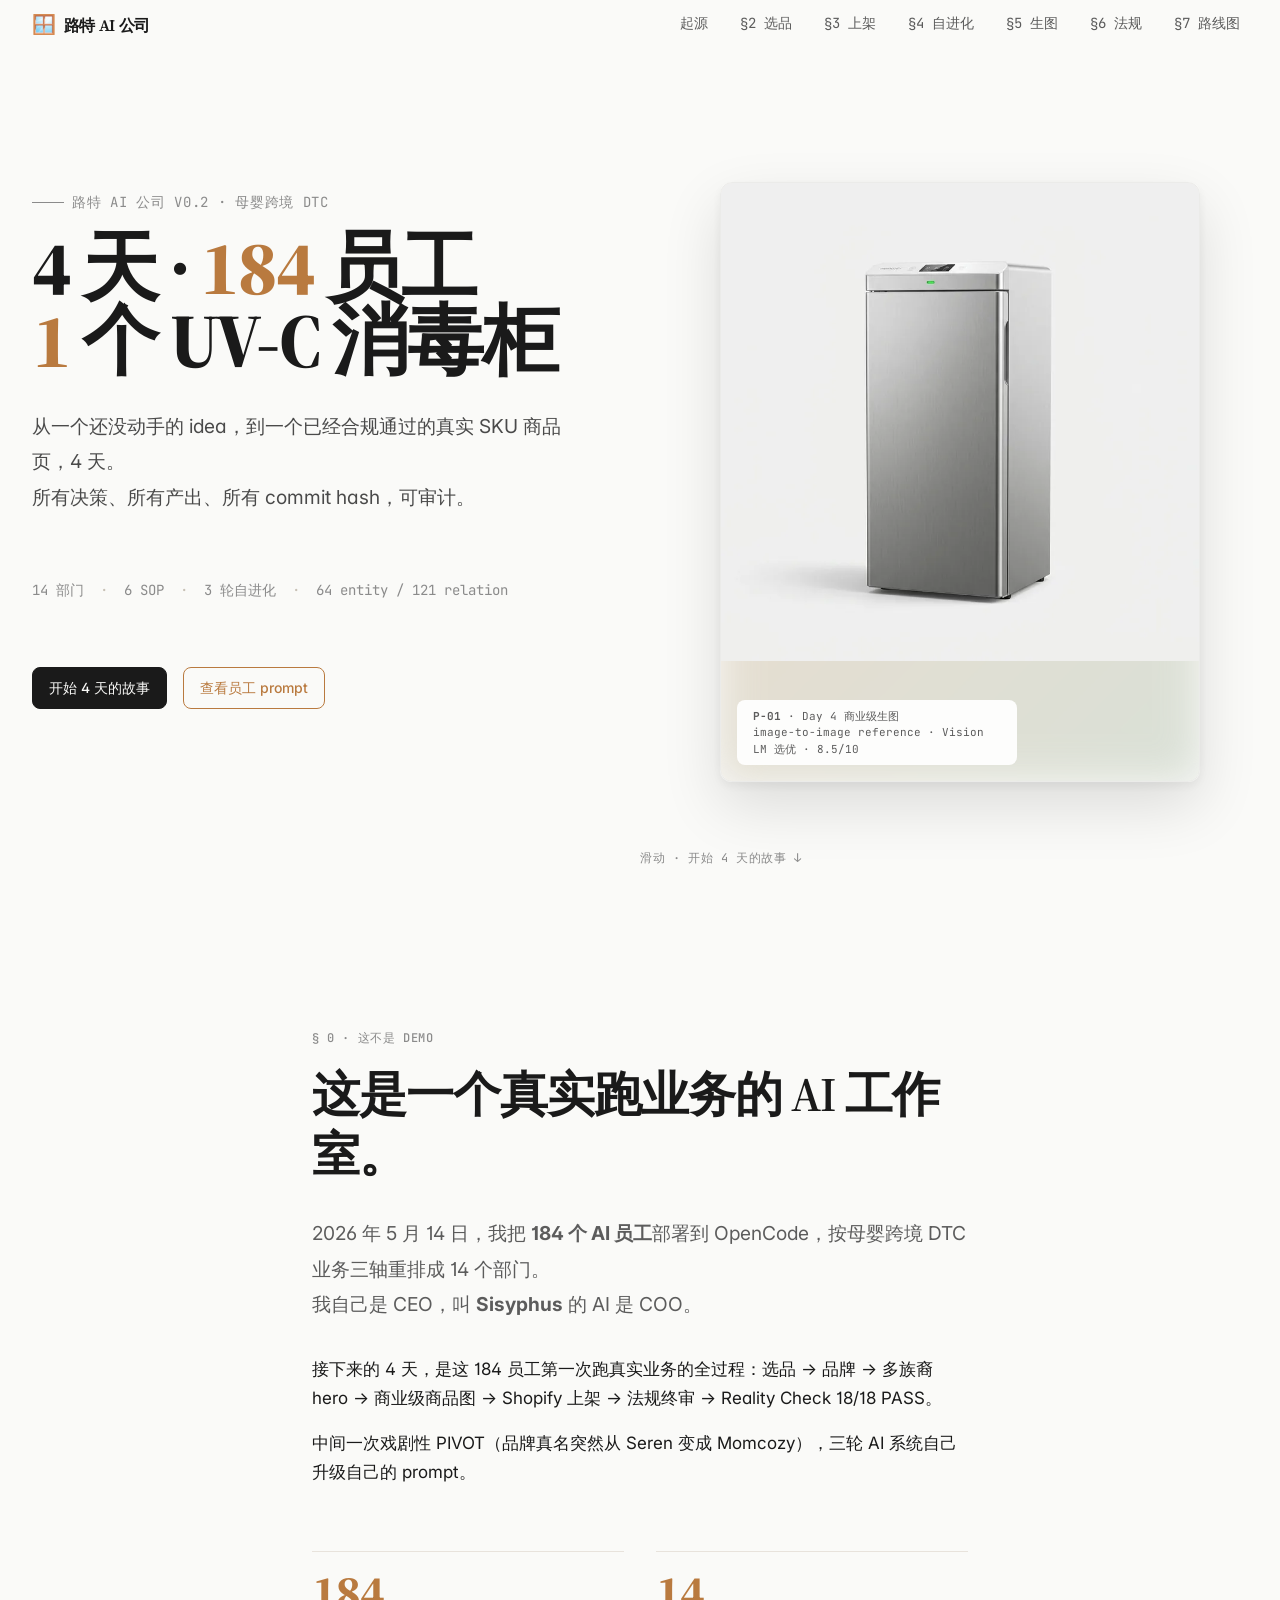
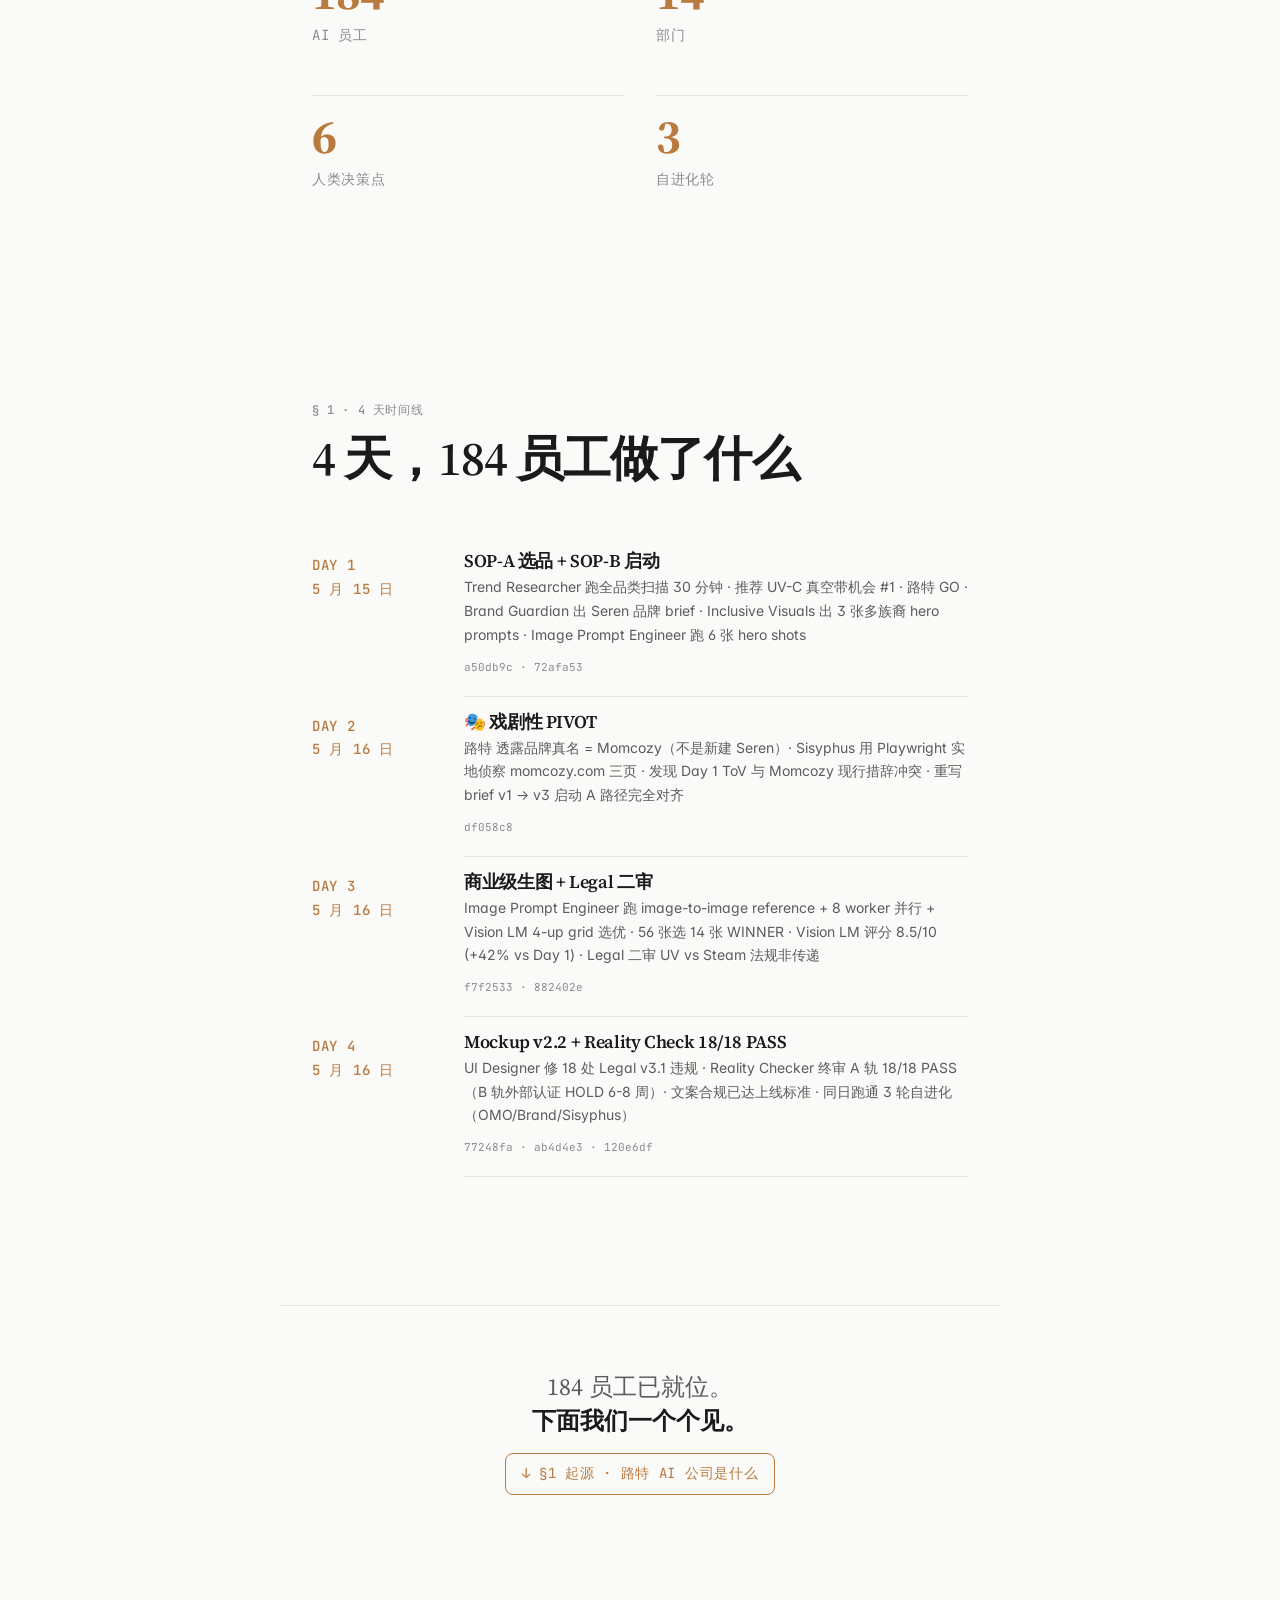
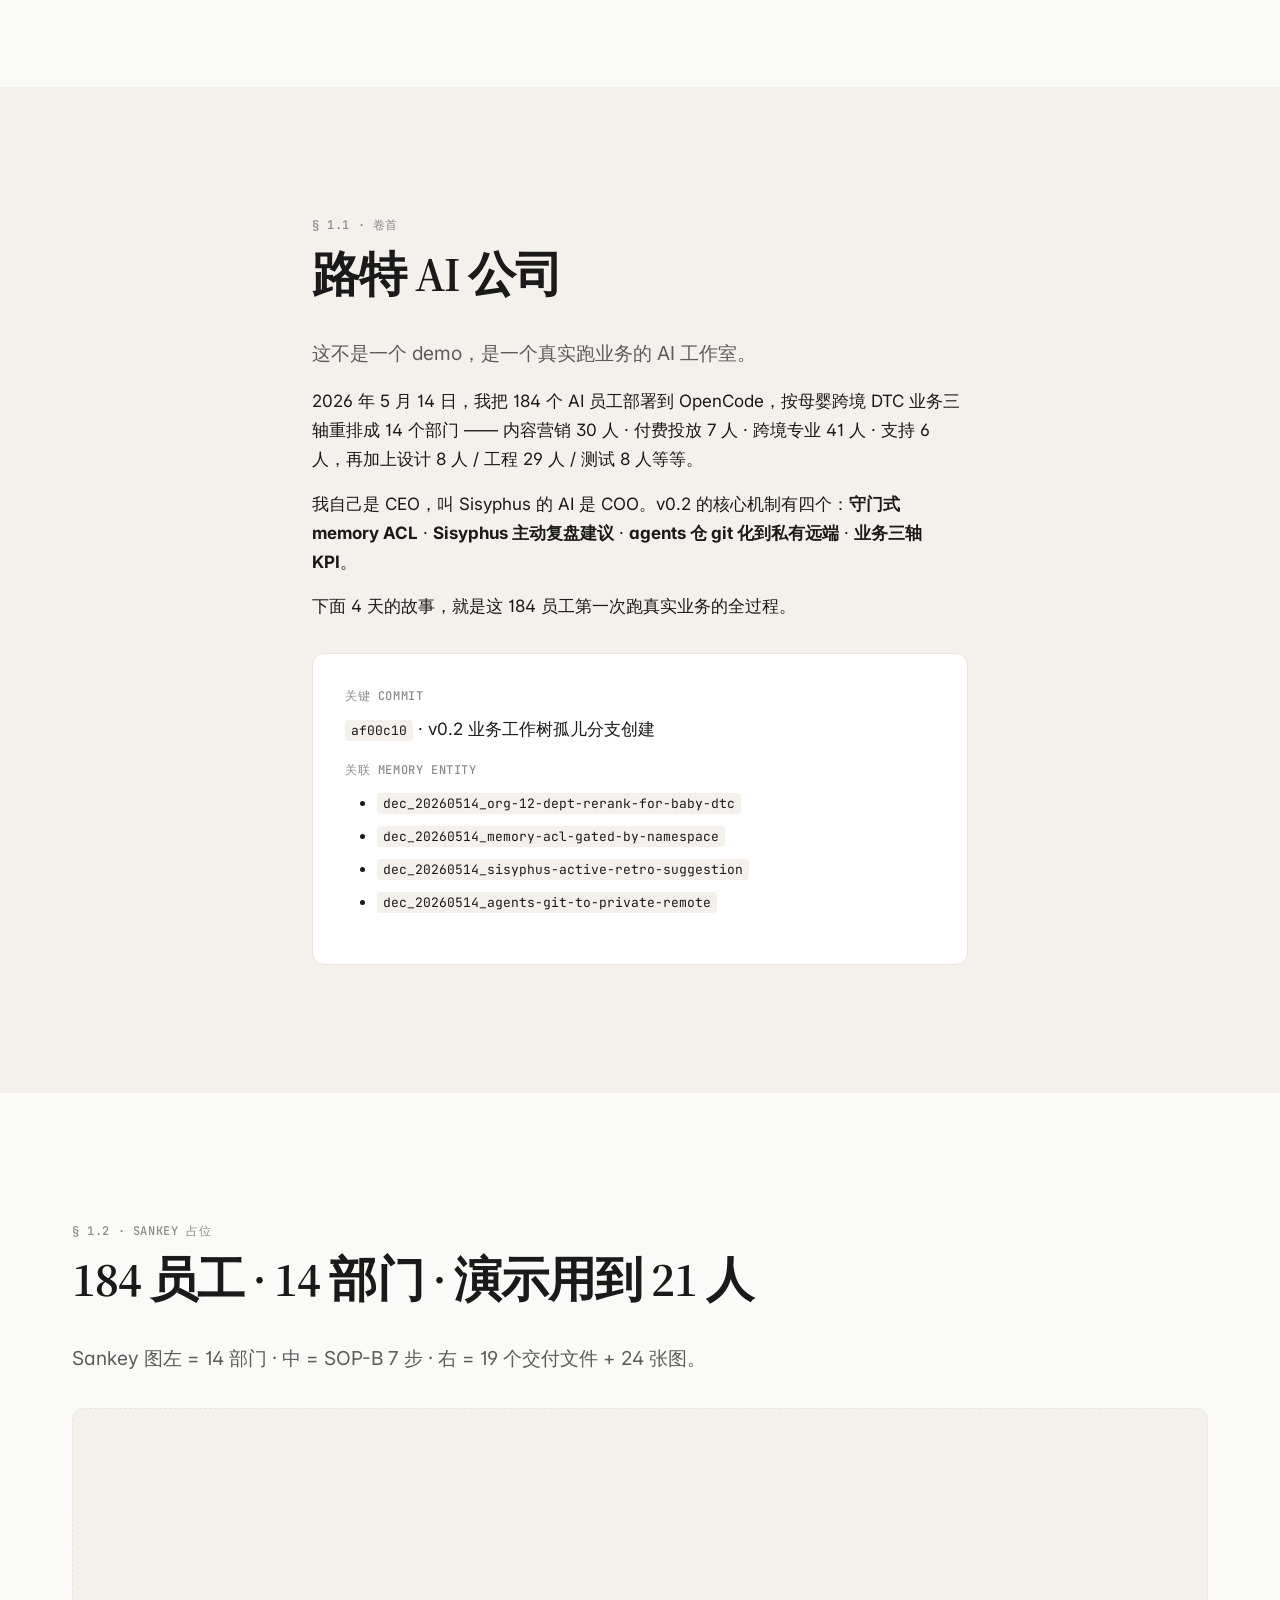
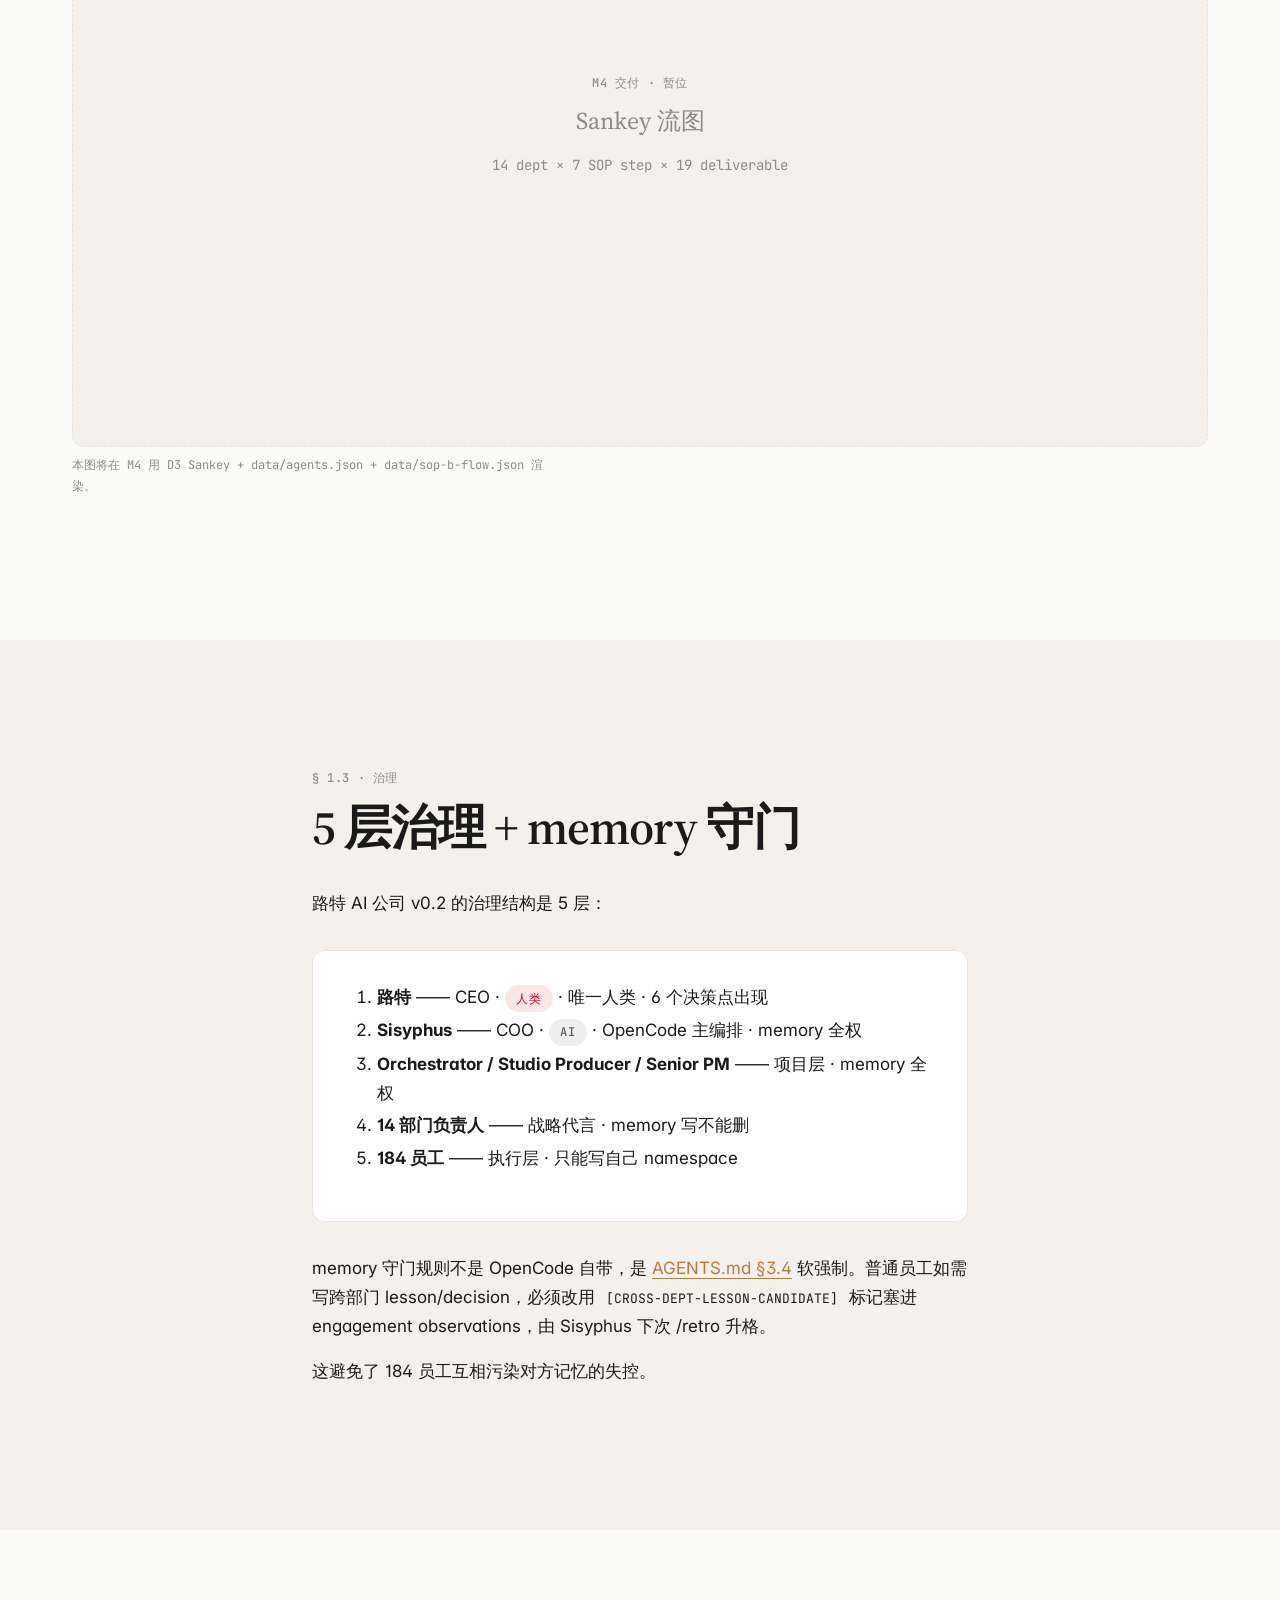
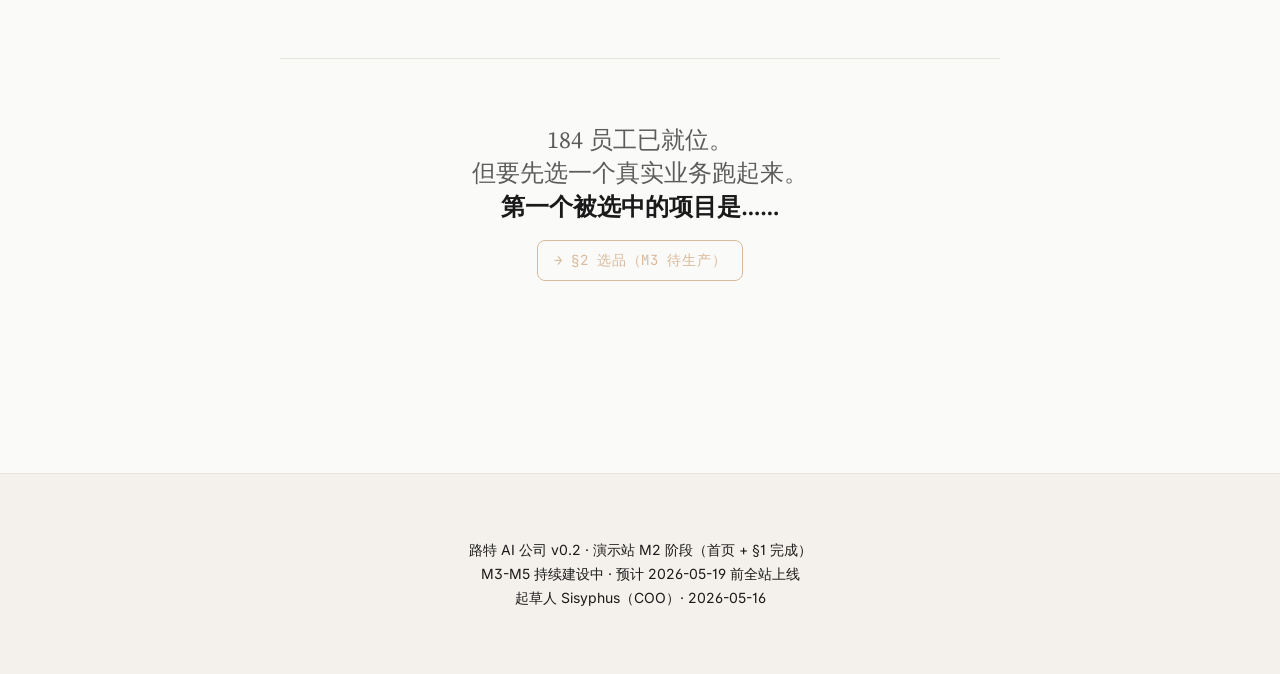
==== index.html @ 69855207 "feat(M3-prep): \u00a72/\u00a73 \u9aa8\u67b6\u9875 + 3 vendor + Vision LM P0-P2 \u4fee\u590d Vision L" ====
<!DOCTYPE html>
<html lang="zh-CN">
<head>
  <meta charset="UTF-8">
  <meta name="viewport" content="width=device-width, initial-scale=1.0">
  <title>路特 AI 公司 · 4 天 · 184 员工 · 1 SKU</title>
  <meta name="description" content="从 idea 到合规通过的真实 SKU 商品页，全程 184 个 AI 员工分 14 个部门自主完成的 4 天工作记录。母婴跨境 DTC 演示站。">
  <meta property="og:title" content="路特 AI 公司 v0.2 · 母婴跨境 DTC 演示站">
  <meta property="og:description" content="4 天 · 184 员工 · 1 个 UV-C 消毒柜 · 从 idea 到合规上架的 AI 工作室全记录">
  <meta property="og:type" content="website">
  <link rel="icon" type="image/svg+xml" href="data:image/svg+xml,%3Csvg xmlns='http://www.w3.org/2000/svg' viewBox='0 0 100 100'%3E%3Ctext y='.9em' font-size='90'%3E🪟%3C/text%3E%3C/svg%3E">

  <link rel="preconnect" href="https://fonts.googleapis.com">
  <link rel="preconnect" href="https://fonts.gstatic.com" crossorigin>
  <link href="https://fonts.googleapis.com/css2?family=Source+Serif+4:opsz,wght@8..60,400;8..60,500;8..60,600;8..60,700;8..60,800&family=Inter:wght@400;500;600;700&family=JetBrains+Mono:wght@400;500;600&display=swap" rel="stylesheet">

  <link rel="stylesheet" href="assets/css/main.css">

  <style>
    .nav {
      position: fixed; top: 0; left: 0; right: 0; z-index: 100;
      backdrop-filter: blur(12px); background: var(--bg-overlay);
      border-bottom: 1px solid transparent;
      transition: border-color var(--dur-normal) var(--ease-out);
    }
    .nav.scrolled { border-bottom-color: var(--border-light); }
    .nav__inner {
      max-width: var(--container-full); margin: 0 auto;
      padding: var(--space-2) var(--space-4);
      display: flex; align-items: center; justify-content: space-between;
    }
    .nav__brand {
      font-family: var(--font-display); font-size: 1rem; font-weight: 600;
      color: var(--text-primary); text-decoration: none;
      letter-spacing: var(--tracking-tight);
    }
    .nav__brand::before {
      content: "🪟"; margin-right: var(--space-2); font-size: 1.2em;
    }
    .nav__links {
      display: flex; gap: var(--space-3); list-style: none; padding: 0; margin: 0;
    }
    .nav__link {
      font-family: var(--font-mono); font-size: var(--fs-small);
      color: var(--text-secondary); text-decoration: none;
      padding: var(--space-1) var(--space-2);
      transition: color var(--dur-fast) var(--ease-out);
    }
    .nav__link:hover { color: var(--text-primary); text-decoration: none; }

    @media (max-width: 768px) {
      .nav__links { display: none; }
    }

    .hero {
      min-height: 100vh;
      display: grid;
      grid-template-columns: 1fr 1fr;
      align-items: center;
      gap: var(--space-5);
      padding: var(--space-6) var(--space-4) var(--space-5);
      max-width: var(--container-full);
      margin: 0 auto;
    }

    .hero__left { padding-right: var(--space-4); }

    .hero__eyebrow {
      font-family: var(--font-mono);
      font-size: var(--fs-small);
      text-transform: uppercase;
      letter-spacing: var(--tracking-wide);
      color: var(--text-muted);
      margin-bottom: var(--space-3);
      display: flex;
      align-items: center;
      gap: var(--space-2);
    }
    .hero__eyebrow::before {
      content: ""; display: inline-block;
      width: 32px; height: 1px; background: var(--text-muted);
    }

    .hero__title {
      font-size: var(--fs-h1);
      font-weight: 800;
      line-height: 0.95;
      letter-spacing: -0.03em;
      margin-bottom: var(--space-4);
      color: var(--text-primary);
    }
    .hero__title em {
      font-style: normal;
      color: var(--accent-amber);
      font-weight: 800;
    }

    .hero__sub {
      font-size: var(--fs-lede);
      line-height: var(--lh-relaxed);
      color: #4a4a4a;
      margin-bottom: var(--space-5);
      max-width: 50ch;
    }

    .hero__meta {
      display: flex; flex-wrap: wrap; gap: var(--space-3);
      align-items: center;
      font-family: var(--font-mono);
      font-size: var(--fs-small);
      color: var(--text-muted);
      margin-bottom: var(--space-5);
    }
    .hero__meta span:not(:last-child)::after {
      content: "·"; margin-left: var(--space-3); color: var(--border-medium);
    }

    .hero__cta {
      display: flex; gap: var(--space-3); flex-wrap: wrap;
      margin-bottom: var(--space-5);
    }

    .hero__right {
      position: relative;
      display: flex;
      align-items: center;
      justify-content: center;
    }

    .hero__image-wrap {
      position: relative;
      border-radius: var(--radius-lg);
      overflow: hidden;
      box-shadow: 0 24px 60px rgba(0, 0, 0, 0.12), 0 4px 12px rgba(0, 0, 0, 0.06);
      border: 1px solid rgba(0, 0, 0, 0.06);
      max-width: 480px;
      aspect-ratio: 4 / 5;
      width: 100%;
      animation: floatGentle 6s var(--ease-in-out) infinite;
    }

    .hero__image-wrap::before {
      content: "";
      position: absolute; inset: -2px;
      background: linear-gradient(135deg, var(--accent-warm), var(--accent-sage));
      border-radius: var(--radius-lg);
      z-index: -1; opacity: 0.3;
      filter: blur(20px);
    }

    .hero__image {
      width: 100%; height: 100%; object-fit: cover;
      display: block;
    }

    .hero__image-caption {
      position: absolute; bottom: var(--space-3); left: var(--space-3);
      background: rgba(255, 255, 255, 0.92);
      backdrop-filter: blur(8px);
      padding: var(--space-2) var(--space-3);
      border-radius: var(--radius-md);
      font-family: var(--font-mono);
      font-size: 11px;
      color: var(--text-secondary);
      max-width: 280px;
      line-height: 1.5;
    }

    @keyframes floatGentle {
      0%, 100% { transform: translateY(0); }
      50%      { transform: translateY(-12px); }
    }

    .hero__scroll {
      position: absolute; bottom: var(--space-4);
      left: 50%; transform: translateX(-50%);
    }

    @media (max-width: 960px) {
      .hero { grid-template-columns: 1fr; padding-top: var(--space-5); gap: var(--space-4); min-height: auto; }
      .hero__left { padding-right: 0; }
      .hero__right { order: -1; }
      .hero__image-wrap { max-width: 360px; }
    }

    .intro {
      max-width: var(--container-narrow);
      margin: 0 auto;
      padding: var(--space-6) var(--space-4);
      text-align: left;
    }

    .intro__eyebrow {
      margin-bottom: var(--space-3);
    }

    .stats {
      display: grid;
      grid-template-columns: repeat(auto-fit, minmax(220px, 1fr));
      gap: var(--space-4);
      margin: var(--space-5) 0;
    }

    .stat {
      padding: var(--space-3) 0;
      border-top: 1px solid var(--border-light);
    }
    .stat__num {
      font-family: var(--font-display);
      font-size: clamp(2rem, 5vw, 3rem);
      font-weight: 700;
      letter-spacing: var(--tracking-tight);
      line-height: 1;
      color: var(--text-primary);
      margin-bottom: var(--space-2);
    }
    .stat__num em {
      font-style: normal;
      color: var(--accent-amber);
    }
    .stat__label {
      font-family: var(--font-mono);
      font-size: var(--fs-small);
      color: var(--text-muted);
      text-transform: uppercase;
      letter-spacing: var(--tracking-wide);
    }

    .timeline {
      display: grid;
      grid-template-columns: 120px 1fr;
      gap: var(--space-3) var(--space-4);
      margin: var(--space-5) 0;
    }

    .timeline__day {
      font-family: var(--font-mono);
      font-size: var(--fs-small);
      color: var(--accent-amber);
      text-transform: uppercase;
      letter-spacing: var(--tracking-wide);
      padding-top: 2px;
      font-weight: 500;
    }

    .timeline__event {
      padding-bottom: var(--space-3);
      border-bottom: 1px solid var(--border-light);
    }
    .timeline__event h4 {
      font-family: var(--font-display);
      font-size: 1.125rem;
      font-weight: 600;
      margin-bottom: var(--space-1);
    }
    .timeline__event p {
      font-size: var(--fs-small);
      color: var(--text-secondary);
      margin-bottom: var(--space-1);
    }
    .timeline__event .commit-hash {
      font-size: 11px;
      background: transparent;
      padding: 0;
      color: var(--text-muted);
    }

    .hand-off {
      max-width: var(--container-narrow);
      margin: var(--space-6) auto;
      padding: var(--space-5) var(--space-4);
      text-align: center;
      border-top: 1px solid var(--border-light);
    }
    .hand-off p {
      font-family: var(--font-display);
      font-size: 1.5rem;
      color: var(--text-secondary);
      margin: 0 auto var(--space-3);
      max-width: 30ch;
      line-height: 1.4;
    }
    .hand-off strong {
      color: var(--text-primary);
      font-weight: 600;
    }
    .hand-off a {
      display: inline-block;
      font-family: var(--font-mono);
      font-size: var(--fs-small);
      color: var(--accent-amber);
      text-decoration: none;
      padding: var(--space-2) var(--space-3);
      border: 1px solid var(--accent-amber);
      border-radius: var(--radius-md);
      letter-spacing: var(--tracking-wide);
      text-transform: uppercase;
      transition: all var(--dur-normal) var(--ease-out);
    }
    .hand-off a:hover {
      background: var(--accent-amber);
      color: var(--text-inverse);
    }

    .footer {
      padding: var(--space-5) var(--space-4);
      border-top: 1px solid var(--border-light);
      background: var(--bg-secondary);
      text-align: center;
      font-size: var(--fs-small);
      color: var(--text-muted);
    }
    .footer p { margin: 0 auto; max-width: 70ch; }
    .footer a { color: var(--text-secondary); }
  </style>
</head>
<body>

<nav class="nav" id="nav">
  <div class="nav__inner">
    <a href="#" class="nav__brand">路特 AI 公司</a>
    <ul class="nav__links">
      <li><a class="nav__link" href="#intro">起源</a></li>
      <li><a class="nav__link" href="pages/02-selection.html">§2 选品</a></li>
      <li><a class="nav__link" href="pages/03-launch.html">§3 上架</a></li>
      <li><a class="nav__link" href="pages/04-self-evolution.html">§4 自进化</a></li>
      <li><a class="nav__link" href="pages/05-image-lab.html">§5 生图</a></li>
      <li><a class="nav__link" href="pages/06-legal.html">§6 法规</a></li>
      <li><a class="nav__link" href="pages/07-roadmap.html">§7 路线图</a></li>
    </ul>
  </div>
</nav>

<section class="hero">
  <div class="hero__left">
    <div class="hero__eyebrow fade-in">路特 AI 公司 v0.2 · 母婴跨境 DTC</div>
    <h1 class="hero__title fade-in fade-in--delay-1">
      4 天 · <em>184</em> 员工<br>
      <em>1</em> 个 UV-C 消毒柜
    </h1>
    <p class="hero__sub fade-in fade-in--delay-2">
      从一个还没动手的 idea，到一个已经合规通过的真实 SKU 商品页，4 天。<br>
      所有决策、所有产出、所有 commit hash，可审计。
    </p>
    <div class="hero__meta fade-in fade-in--delay-2">
      <span>14 部门</span>
      <span>6 SOP</span>
      <span>3 轮自进化</span>
      <span>64 entity / 121 relation</span>
    </div>
    <div class="hero__cta fade-in fade-in--delay-3">
      <a href="#intro" class="btn btn--primary">开始 4 天的故事</a>
      <a href="https://github.com/zjgulai/AI_Company_Person" class="btn btn--accent" target="_blank" rel="noopener">查看员工 prompt</a>
    </div>
  </div>

  <div class="hero__right">
    <div class="hero__image-wrap">
      <picture>
        <source
          srcset="assets/images/shots-webp/P-01-hero-main-WINNER.webp 1024w,
                  assets/images/shots-webp/P-01-hero-main-WINNER-800w.webp 800w,
                  assets/images/shots-webp/P-01-hero-main-WINNER-400w.webp 400w"
          sizes="(max-width: 960px) 360px, 480px"
          type="image/webp">
        <img class="hero__image"
             src="assets/images/shots/P-01-hero-main-WINNER.jpeg"
             alt="Momcozy KleanPal Air UV-C Baby Bottle Care Cabinet · Day 4 商业级商品主图"
             loading="eager"
             decoding="async">
      </picture>
      <div class="hero__image-caption">
        <strong>P-01</strong> · Day 4 商业级生图<br>
        image-to-image reference · Vision LM 选优 · 8.5/10
      </div>
    </div>
  </div>

  <a href="#intro" class="scroll-indicator hero__scroll fade-in fade-in--delay-3">滑动 · 开始 4 天的故事</a>
</section>

<section class="intro" id="intro">
  <div class="eyebrow intro__eyebrow">§ 0 · 这不是 demo</div>
  <h2>这是一个真实跑业务的 AI 工作室。</h2>

  <p class="lede" style="margin-top: var(--space-4);">
    2026 年 5 月 14 日，我把 <strong>184 个 AI 员工</strong>部署到 OpenCode，按母婴跨境 DTC 业务三轴重排成 14 个部门。<br>
    我自己是 CEO，叫 <strong>Sisyphus</strong> 的 AI 是 COO。
  </p>

  <p style="margin-top: var(--space-4);">
    接下来的 4 天，是这 184 员工第一次跑真实业务的全过程：选品 → 品牌 → 多族裔 hero → 商业级商品图 → Shopify 上架 → 法规终审 → Reality Check 18/18 PASS。
  </p>

  <p>
    中间一次戏剧性 PIVOT（品牌真名突然从 Seren 变成 Momcozy），三轮 AI 系统自己升级自己的 prompt。
  </p>

  <div class="stats">
    <div class="stat">
      <div class="stat__num"><em>184</em></div>
      <div class="stat__label">AI 员工</div>
    </div>
    <div class="stat">
      <div class="stat__num"><em>14</em></div>
      <div class="stat__label">部门</div>
    </div>
    <div class="stat">
      <div class="stat__num"><em>6</em></div>
      <div class="stat__label">人类决策点</div>
    </div>
    <div class="stat">
      <div class="stat__num"><em>3</em></div>
      <div class="stat__label">自进化轮</div>
    </div>
  </div>
</section>

<section class="container container--narrow">
  <div class="eyebrow">§ 1 · 4 天时间线</div>
  <h2 style="margin-bottom: var(--space-4);">4 天，184 员工做了什么</h2>

  <div class="timeline">
    <div class="timeline__day">Day 1<br>5 月 15 日</div>
    <div class="timeline__event">
      <h4>SOP-A 选品 + SOP-B 启动</h4>
      <p>Trend Researcher 跑全品类扫描 30 分钟 · 推荐 UV-C 真空带机会 #1 · 路特 GO · Brand Guardian 出 Seren 品牌 brief · Inclusive Visuals 出 3 张多族裔 hero prompts · Image Prompt Engineer 跑 6 张 hero shots</p>
      <span class="commit-hash">a50db9c · 72afa53</span>
    </div>

    <div class="timeline__day">Day 2<br>5 月 16 日</div>
    <div class="timeline__event">
      <h4>🎭 戏剧性 PIVOT</h4>
      <p>路特 透露品牌真名 = Momcozy（不是新建 Seren）· Sisyphus 用 Playwright 实地侦察 momcozy.com 三页 · 发现 Day 1 ToV 与 Momcozy 现行措辞冲突 · 重写 brief v1 → v3 启动 A 路径完全对齐</p>
      <span class="commit-hash">df058c8</span>
    </div>

    <div class="timeline__day">Day 3<br>5 月 16 日</div>
    <div class="timeline__event">
      <h4>商业级生图 + Legal 二审</h4>
      <p>Image Prompt Engineer 跑 image-to-image reference + 8 worker 并行 + Vision LM 4-up grid 选优 · 56 张选 14 张 WINNER · Vision LM 评分 8.5/10 (+42% vs Day 1) · Legal 二审 UV vs Steam 法规非传递</p>
      <span class="commit-hash">f7f2533 · 882402e</span>
    </div>

    <div class="timeline__day">Day 4<br>5 月 16 日</div>
    <div class="timeline__event">
      <h4>Mockup v2.2 + Reality Check 18/18 PASS</h4>
      <p>UI Designer 修 18 处 Legal v3.1 违规 · Reality Checker 终审 A 轨 18/18 PASS（B 轨外部认证 HOLD 6-8 周）· 文案合规已达上线标准 · 同日跑通 3 轮自进化（OMO/Brand/Sisyphus）</p>
      <span class="commit-hash">77248fa · ab4d4e3 · 120e6df</span>
    </div>
  </div>
</section>

<div class="hand-off">
  <p>184 员工已就位。<br>
    <strong>下面我们一个个见。</strong>
  </p>
  <a href="#origin">↓ §1 起源 · 路特 AI 公司是什么</a>
</div>

<section class="section section--alt" id="origin">
  <div class="container container--narrow">
    <div class="eyebrow">§ 1.1 · 卷首</div>
    <h2>路特 AI 公司</h2>

    <p class="lede" style="margin-top: var(--space-4);">
      这不是一个 demo，是一个真实跑业务的 AI 工作室。
    </p>

    <p>
      2026 年 5 月 14 日，我把 184 个 AI 员工部署到 OpenCode，按母婴跨境 DTC 业务三轴重排成 14 个部门 —— 内容营销 30 人 · 付费投放 7 人 · 跨境专业 41 人 · 支持 6 人，再加上设计 8 人 / 工程 29 人 / 测试 8 人等等。
    </p>

    <p>
      我自己是 CEO，叫 Sisyphus 的 AI 是 COO。v0.2 的核心机制有四个：<strong>守门式 memory ACL</strong> · <strong>Sisyphus 主动复盘建议</strong> · <strong>agents 仓 git 化到私有远端</strong> · <strong>业务三轴 KPI</strong>。
    </p>

    <p>
      下面 4 天的故事，就是这 184 员工第一次跑真实业务的全过程。
    </p>

    <div class="card" style="margin-top: var(--space-4);">
      <div class="eyebrow">关键 commit</div>
      <p><code>af00c10</code> · v0.2 业务工作树孤儿分支创建</p>
      <div class="eyebrow" style="margin-top: var(--space-3);">关联 memory entity</div>
      <ul>
        <li><code>dec_20260514_org-12-dept-rerank-for-baby-dtc</code></li>
        <li><code>dec_20260514_memory-acl-gated-by-namespace</code></li>
        <li><code>dec_20260514_sisyphus-active-retro-suggestion</code></li>
        <li><code>dec_20260514_agents-git-to-private-remote</code></li>
      </ul>
    </div>
  </div>
</section>

<section class="section">
  <div class="container container--wide">
    <div class="eyebrow">§ 1.2 · Sankey 占位</div>
    <h2>184 员工 · 14 部门 · 演示用到 21 人</h2>
    <p class="lede" style="margin: var(--space-4) 0;">
      Sankey 图左 = 14 部门 · 中 = SOP-B 7 步 · 右 = 19 个交付文件 + 24 张图。
    </p>
    <div class="card" style="aspect-ratio: 16/9; display: flex; align-items: center; justify-content: center; background: var(--bg-secondary); border-style: dashed; min-height: 480px;">
      <div style="text-align: center; padding: var(--space-4);">
        <div class="eyebrow">M4 交付 · 暂位</div>
        <p style="font-family: var(--font-display); font-size: 1.5rem; color: var(--text-muted); margin: 0;">
          Sankey 流图<br>
          <span style="font-family: var(--font-mono); font-size: var(--fs-small); color: var(--text-muted);">
            14 dept × 7 SOP step × 19 deliverable
          </span>
        </p>
      </div>
    </div>
    <p class="caption">本图将在 M4 用 D3 Sankey + data/agents.json + data/sop-b-flow.json 渲染。</p>
  </div>
</section>

<section class="section section--alt">
  <div class="container container--narrow">
    <div class="eyebrow">§ 1.3 · 治理</div>
    <h2>5 层治理 + memory 守门</h2>

    <p style="margin-top: var(--space-4);">
      路特 AI 公司 v0.2 的治理结构是 5 层：
    </p>

    <div class="card" style="margin: var(--space-4) 0;">
      <ol>
        <li><strong>路特</strong> —— CEO · <span class="badge badge--human">人类</span> · 唯一人类 · 6 个决策点出现</li>
        <li><strong>Sisyphus</strong> —— COO · <span class="badge badge--ai">AI</span> · OpenCode 主编排 · memory 全权</li>
        <li><strong>Orchestrator / Studio Producer / Senior PM</strong> —— 项目层 · memory 全权</li>
        <li><strong>14 部门负责人</strong> —— 战略代言 · memory 写不能删</li>
        <li><strong>184 员工</strong> —— 执行层 · 只能写自己 namespace</li>
      </ol>
    </div>

    <p>
      memory 守门规则不是 OpenCode 自带，是 <a href="https://github.com/zjgulai/AI_Company_Person/blob/main/AGENTS.md" target="_blank" rel="noopener">AGENTS.md §3.4</a> 软强制。普通员工如需写跨部门 lesson/decision，必须改用 <code>[CROSS-DEPT-LESSON-CANDIDATE]</code> 标记塞进 engagement observations，由 Sisyphus 下次 /retro 升格。
    </p>

    <p>
      这避免了 184 员工互相污染对方记忆的失控。
    </p>
  </div>
</section>

<div class="hand-off">
  <p>184 员工已就位。<br>
    但要先选一个真实业务跑起来。<br>
    <strong>第一个被选中的项目是……</strong>
  </p>
  <a href="pages/02-selection.html" style="opacity: 0.5; cursor: not-allowed; pointer-events: none;">→ §2 选品（M3 待生产）</a>
</div>

<footer class="footer">
  <p>
    路特 AI 公司 v0.2 · 演示站 M2 阶段（首页 + §1 完成）<br>
    M3-M5 持续建设中 · 预计 2026-05-19 前全站上线<br>
    起草人 Sisyphus（COO）· 2026-05-16
  </p>
</footer>

<script>
  const nav = document.getElementById('nav');
  const onScroll = () => {
    if (window.scrollY > 24) nav.classList.add('scrolled');
    else nav.classList.remove('scrolled');
  };
  window.addEventListener('scroll', onScroll, { passive: true });
  onScroll();
</script>

</body>
</html>
---- assets/css/main.css ----
/*
 * Design tokens · path AI Company demo site
 * High-end editorial (Stripe Press / Anthropic lineage)
 * Spec: .sisyphus/plans/【网站计划】路特AI公司演示站-2026-05-16.md §2
 */

:root {
  --bg-primary:       #fafaf8;
  --bg-secondary:     #f4f1ec;
  --bg-card:          #ffffff;
  --bg-overlay:       rgba(250, 250, 248, 0.92);

  --text-primary:     #1a1a1a;
  --text-secondary:   #5c5c5c;
  --text-muted:       #8b8b8b;
  --text-inverse:     #fafaf8;

  --accent-warm:      #d49a6a;
  --accent-sage:      #8fa68c;
  --accent-amber:     #b97a3f;

  --color-agent:      #4a90e2;
  --color-engagement: #f5a623;
  --color-lesson:     #7ed321;
  --color-decision:   #d0021b;
  --color-project:    #9013fe;
  --color-sku:        #f8e71c;
  --color-region:     #b8b8b8;

  --color-human:      #d0021b;
  --color-ai:         #8b8b8b;

  --border-light:     #e8e3dc;
  --border-medium:    #c8c1b6;

  --font-display:     'Source Serif 4', 'Songti SC', Georgia, 'Times New Roman', serif;
  --font-body:        'Inter', -apple-system, BlinkMacSystemFont, 'PingFang SC', 'Hiragino Sans GB', sans-serif;
  --font-mono:        'JetBrains Mono', 'SF Mono', Menlo, Consolas, monospace;

  --fs-h1:            clamp(2.5rem, 6vw, 5.5rem);
  --fs-h2:            clamp(1.75rem, 4vw, 3rem);
  --fs-h3:            clamp(1.25rem, 2.5vw, 1.75rem);
  --fs-lede:          clamp(1.125rem, 1.5vw, 1.375rem);
  --fs-body:          17px;
  --fs-small:         14px;
  --fs-mono:          13px;
  --fs-caption:       12px;

  --lh-tight:         1.05;
  --lh-snug:          1.25;
  --lh-normal:        1.7;
  --lh-relaxed:       1.85;

  --tracking-tight:   -0.02em;
  --tracking-normal:  0;
  --tracking-wide:    0.05em;

  --space-1:          0.25rem;
  --space-2:          0.5rem;
  --space-3:          1rem;
  --space-4:          2rem;
  --space-5:          4rem;
  --space-6:          8rem;
  --space-7:          12rem;

  --container-narrow: 720px;
  --container-medium: 960px;
  --container-wide:   1200px;
  --container-full:   1440px;

  --radius-sm:        4px;
  --radius-md:        8px;
  --radius-lg:        12px;
  --radius-pill:      999px;

  --shadow-sm:        0 2px 8px rgba(0, 0, 0, 0.04);
  --shadow-md:        0 8px 24px rgba(0, 0, 0, 0.08);
  --shadow-lg:        0 16px 48px rgba(0, 0, 0, 0.12);

  --ease-out:         cubic-bezier(0.16, 1, 0.3, 1);
  --ease-in-out:      cubic-bezier(0.65, 0, 0.35, 1);
  --dur-fast:         150ms;
  --dur-normal:       250ms;
  --dur-slow:         400ms;
}

*,
*::before,
*::after {
  box-sizing: border-box;
  margin: 0;
  padding: 0;
}

html {
  scroll-behavior: smooth;
  text-rendering: optimizeLegibility;
  -webkit-font-smoothing: antialiased;
  -moz-osx-font-smoothing: grayscale;
}

body {
  background: var(--bg-primary);
  color: var(--text-primary);
  font-family: var(--font-body);
  font-size: var(--fs-body);
  line-height: var(--lh-normal);
  font-feature-settings: "ss01", "cv01", "cv11";
}

h1, h2, h3, h4, h5, h6 {
  font-family: var(--font-display);
  font-weight: 600;
  line-height: var(--lh-tight);
  letter-spacing: var(--tracking-tight);
  color: var(--text-primary);
}

h1 { font-size: var(--fs-h1); font-weight: 700; }
h2 { font-size: var(--fs-h2); line-height: var(--lh-snug); }
h3 { font-size: var(--fs-h3); line-height: var(--lh-snug); }

p {
  margin-bottom: var(--space-3);
  color: var(--text-primary);
  max-width: 70ch;
}

p.lede {
  font-size: var(--fs-lede);
  color: var(--text-secondary);
  line-height: var(--lh-relaxed);
  max-width: 60ch;
}

a {
  color: var(--accent-amber);
  text-decoration: underline;
  text-underline-offset: 4px;
  text-decoration-thickness: 1px;
  transition: text-underline-offset var(--dur-normal) var(--ease-out),
              text-decoration-thickness var(--dur-normal) var(--ease-out);
}

a:hover {
  text-underline-offset: 6px;
  text-decoration-thickness: 2px;
}

code, .mono, .timestamp, .commit-hash {
  font-family: var(--font-mono);
  font-size: var(--fs-mono);
  background: var(--bg-secondary);
  padding: 0.15em 0.45em;
  border-radius: var(--radius-sm);
  color: var(--text-primary);
  letter-spacing: 0;
}

pre {
  background: var(--bg-secondary);
  padding: var(--space-3);
  border-radius: var(--radius-md);
  overflow-x: auto;
  font-family: var(--font-mono);
  font-size: var(--fs-mono);
  line-height: 1.5;
  margin-bottom: var(--space-4);
}

pre code {
  background: transparent;
  padding: 0;
  border-radius: 0;
}

ul, ol {
  padding-left: var(--space-4);
  margin-bottom: var(--space-3);
}

li {
  margin-bottom: var(--space-1);
  line-height: var(--lh-normal);
}

img, picture, video {
  display: block;
  max-width: 100%;
  height: auto;
}

::selection {
  background: var(--accent-warm);
  color: var(--text-inverse);
}

.container {
  width: 100%;
  margin: 0 auto;
  padding: 0 var(--space-4);
}

.container--narrow { max-width: var(--container-narrow); }
.container--medium { max-width: var(--container-medium); }
.container--wide   { max-width: var(--container-wide); }
.container--full   { max-width: var(--container-full); }

.section {
  padding: var(--space-6) 0;
}

.section--tight  { padding: var(--space-5) 0; }
.section--loose  { padding: var(--space-7) 0; }
.section--alt    { background: var(--bg-secondary); }

.eyebrow {
  font-family: var(--font-mono);
  font-size: var(--fs-caption);
  text-transform: uppercase;
  letter-spacing: var(--tracking-wide);
  color: var(--text-muted);
  font-weight: 500;
  margin-bottom: var(--space-2);
}

.muted   { color: var(--text-muted); }
.caption {
  font-size: var(--fs-caption);
  color: var(--text-muted);
  font-family: var(--font-mono);
  margin-top: var(--space-2);
}

.text-center { text-align: center; }
.text-right  { text-align: right; }

.card {
  background: var(--bg-card);
  border: 1px solid var(--border-light);
  border-radius: var(--radius-lg);
  padding: var(--space-4);
  transition: transform var(--dur-normal) var(--ease-out),
              box-shadow var(--dur-normal) var(--ease-out),
              border-color var(--dur-normal) var(--ease-out);
}

.card:hover {
  transform: translateY(-2px);
  box-shadow: var(--shadow-md);
  border-color: var(--border-medium);
}

.badge {
  display: inline-block;
  padding: 0.2rem 0.7rem;
  font-size: var(--fs-caption);
  font-family: var(--font-mono);
  border-radius: var(--radius-pill);
  background: var(--bg-secondary);
  color: var(--text-secondary);
  letter-spacing: var(--tracking-wide);
  text-transform: uppercase;
  font-weight: 500;
}

.badge--human    { background: rgba(208, 2, 27, 0.1);  color: var(--color-human); }
.badge--ai       { background: rgba(139, 139, 139, 0.15); color: var(--text-secondary); }
.badge--success  { background: rgba(126, 211, 33, 0.15); color: #4d8520; }
.badge--pending  { background: rgba(245, 166, 35, 0.15); color: #b97a3f; }

.btn {
  display: inline-flex;
  align-items: center;
  gap: var(--space-2);
  padding: var(--space-2) var(--space-3);
  font-family: var(--font-body);
  font-size: var(--fs-small);
  font-weight: 500;
  border: 1px solid var(--border-medium);
  border-radius: var(--radius-md);
  background: var(--bg-card);
  color: var(--text-primary);
  text-decoration: none;
  cursor: pointer;
  transition: background var(--dur-normal) var(--ease-out),
              border-color var(--dur-normal) var(--ease-out),
              transform var(--dur-fast) var(--ease-out);
}

.btn:hover {
  background: var(--bg-secondary);
  border-color: var(--text-primary);
  text-underline-offset: 0;
  text-decoration: none;
  transform: translateY(-1px);
}

.btn--primary {
  background: var(--text-primary);
  color: var(--text-inverse);
  border-color: var(--text-primary);
}

.btn--primary:hover {
  background: var(--accent-amber);
  border-color: var(--accent-amber);
}

.btn--accent {
  color: var(--accent-amber);
  border-color: var(--accent-amber);
  border-width: 1.5px;
  background: transparent;
}

.btn--accent:hover {
  background: var(--accent-amber);
  color: var(--text-inverse);
  border-color: var(--accent-amber);
}

.divider {
  height: 1px;
  background: var(--border-light);
  border: none;
  margin: var(--space-5) 0;
}

.fade-in {
  opacity: 0;
  transform: translateY(20px);
  animation: fadeInUp var(--dur-slow) var(--ease-out) forwards;
}

.fade-in--delay-1 { animation-delay: 100ms; }
.fade-in--delay-2 { animation-delay: 200ms; }
.fade-in--delay-3 { animation-delay: 300ms; }

@keyframes fadeInUp {
  to { opacity: 1; transform: translateY(0); }
}

.scroll-indicator {
  display: inline-flex;
  align-items: center;
  gap: var(--space-2);
  font-family: var(--font-mono);
  font-size: var(--fs-caption);
  color: var(--text-muted);
  text-transform: uppercase;
  letter-spacing: var(--tracking-wide);
  text-decoration: none;
}

.scroll-indicator::after {
  content: "↓";
  display: inline-block;
  animation: bob 2s var(--ease-in-out) infinite;
}

@keyframes bob {
  0%, 100% { transform: translateY(0); }
  50%      { transform: translateY(6px); }
}

@media (max-width: 768px) {
  :root {
    --fs-body: 16px;
  }
  .section { padding: var(--space-5) 0; }
  p { max-width: 100%; }
}

@media (prefers-reduced-motion: reduce) {
  *,
  *::before,
  *::after {
    animation-duration: 0.01ms !important;
    animation-iteration-count: 1 !important;
    transition-duration: 0.01ms !important;
    scroll-behavior: auto !important;
  }
}
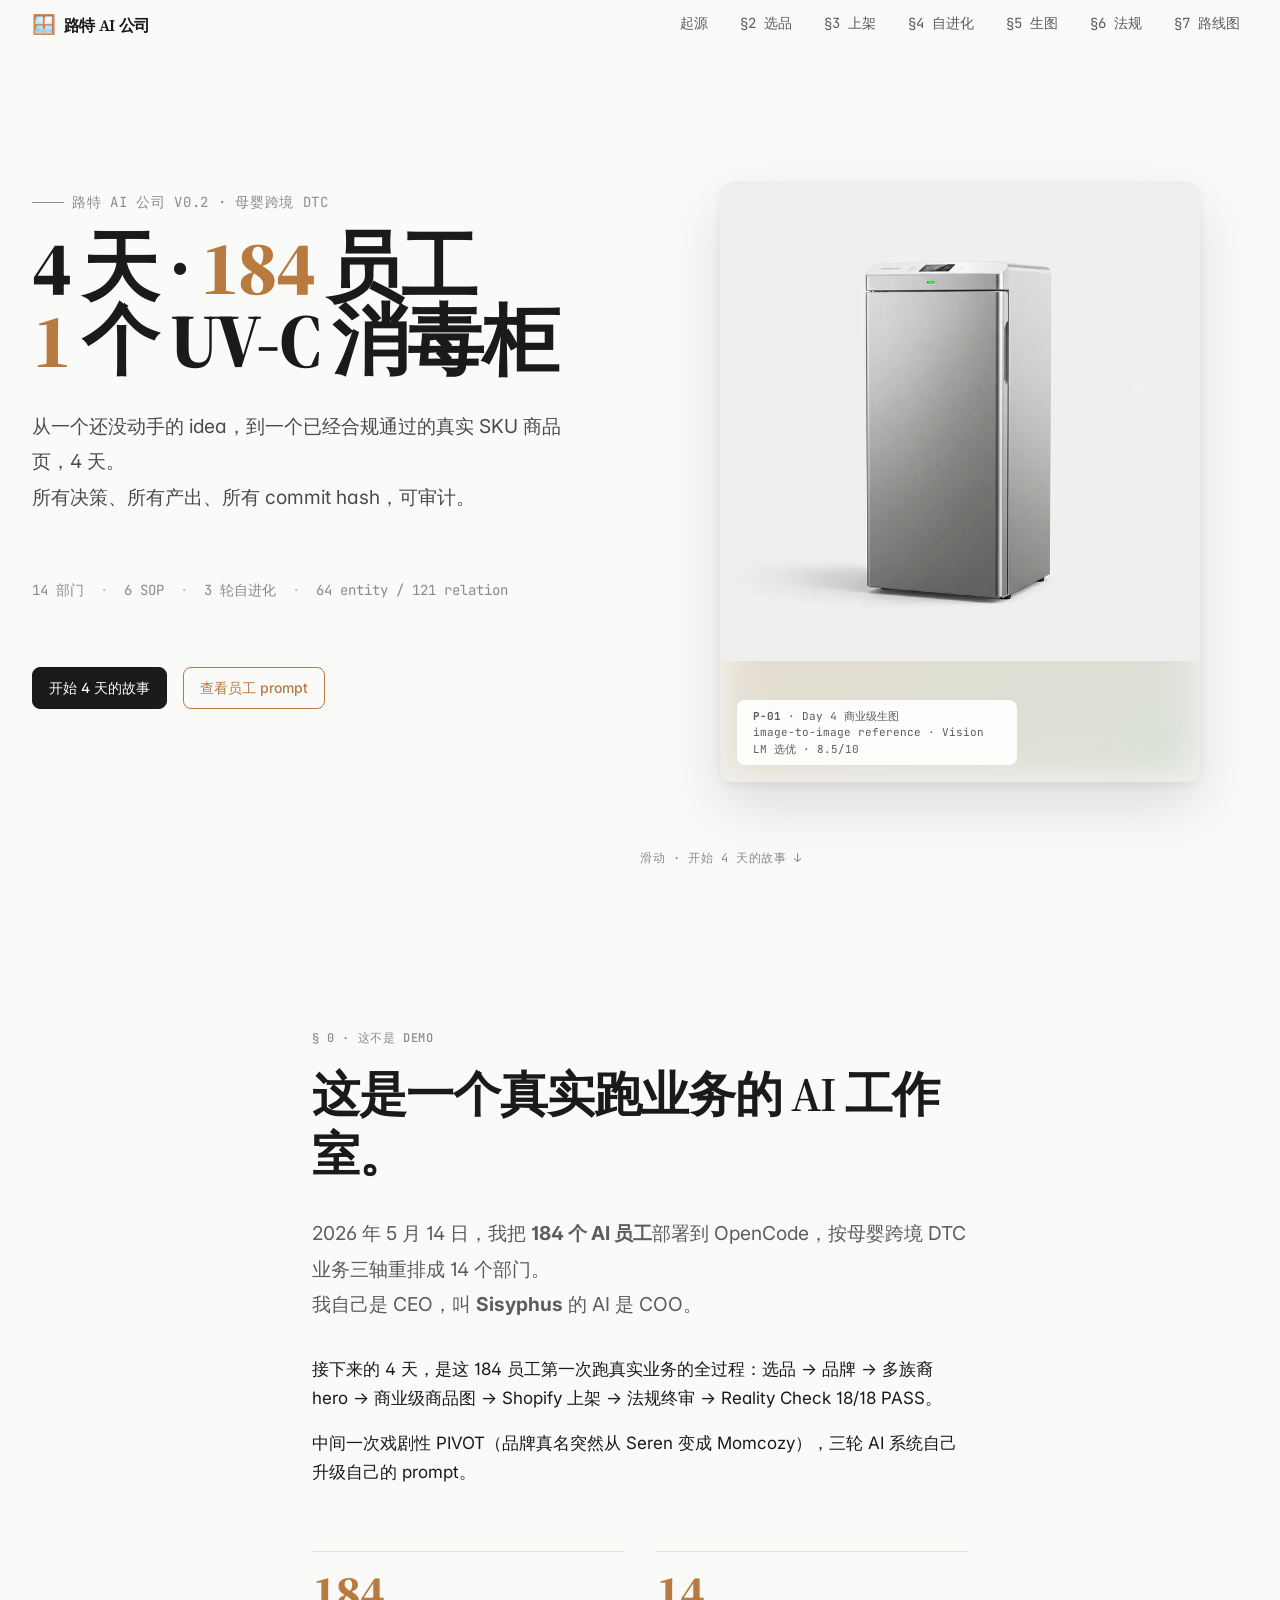
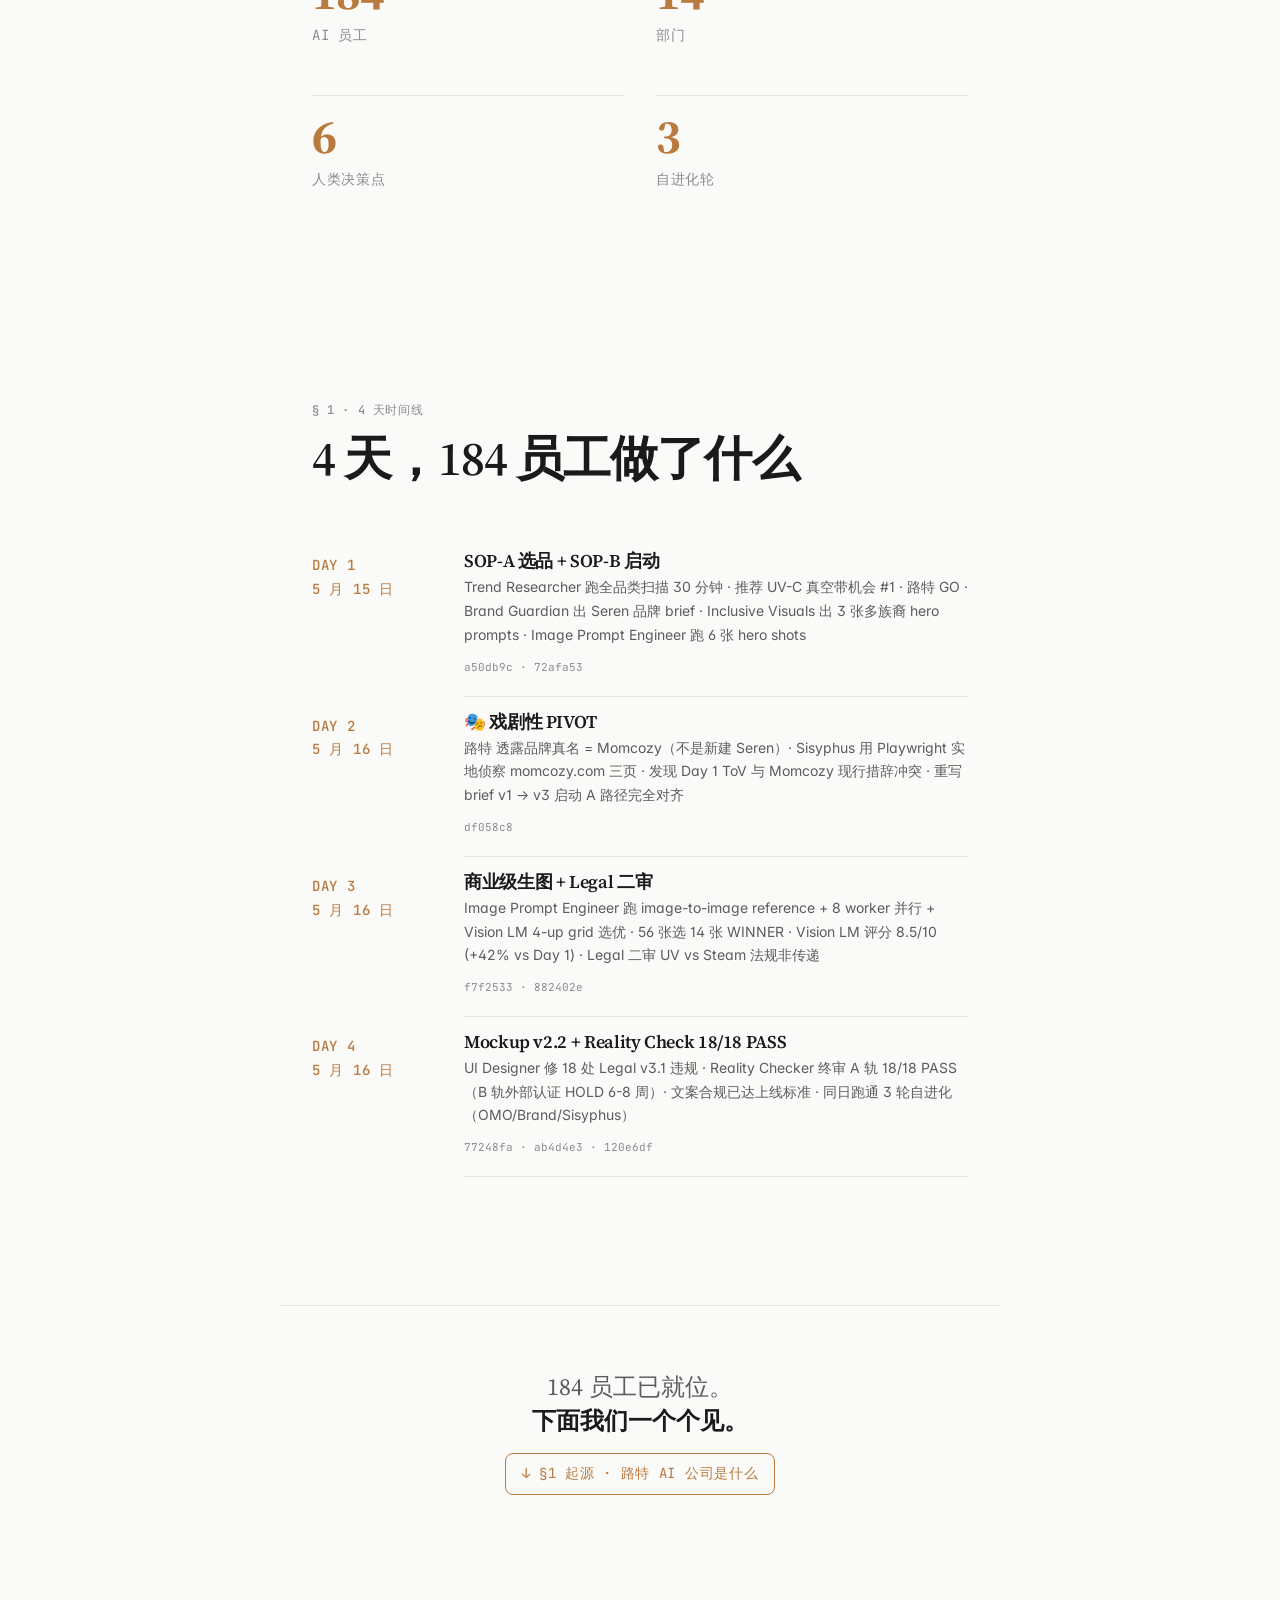
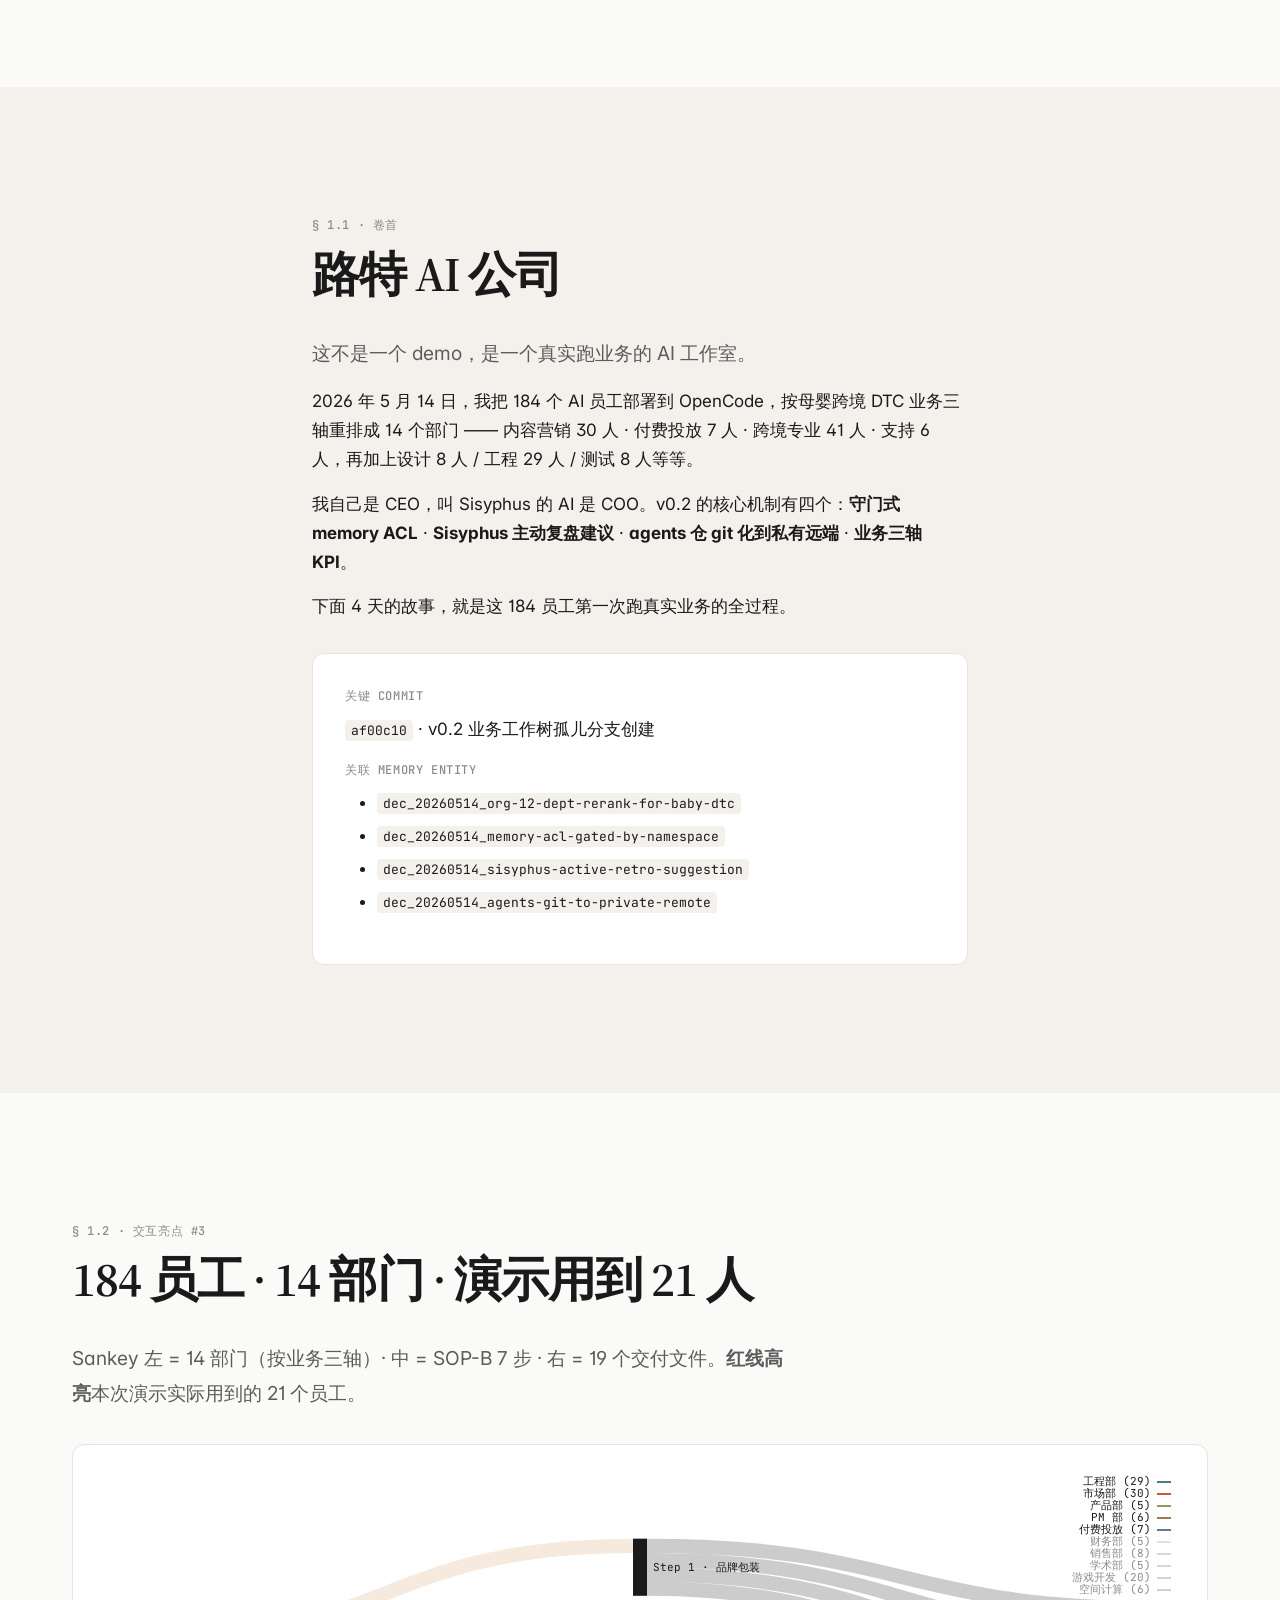
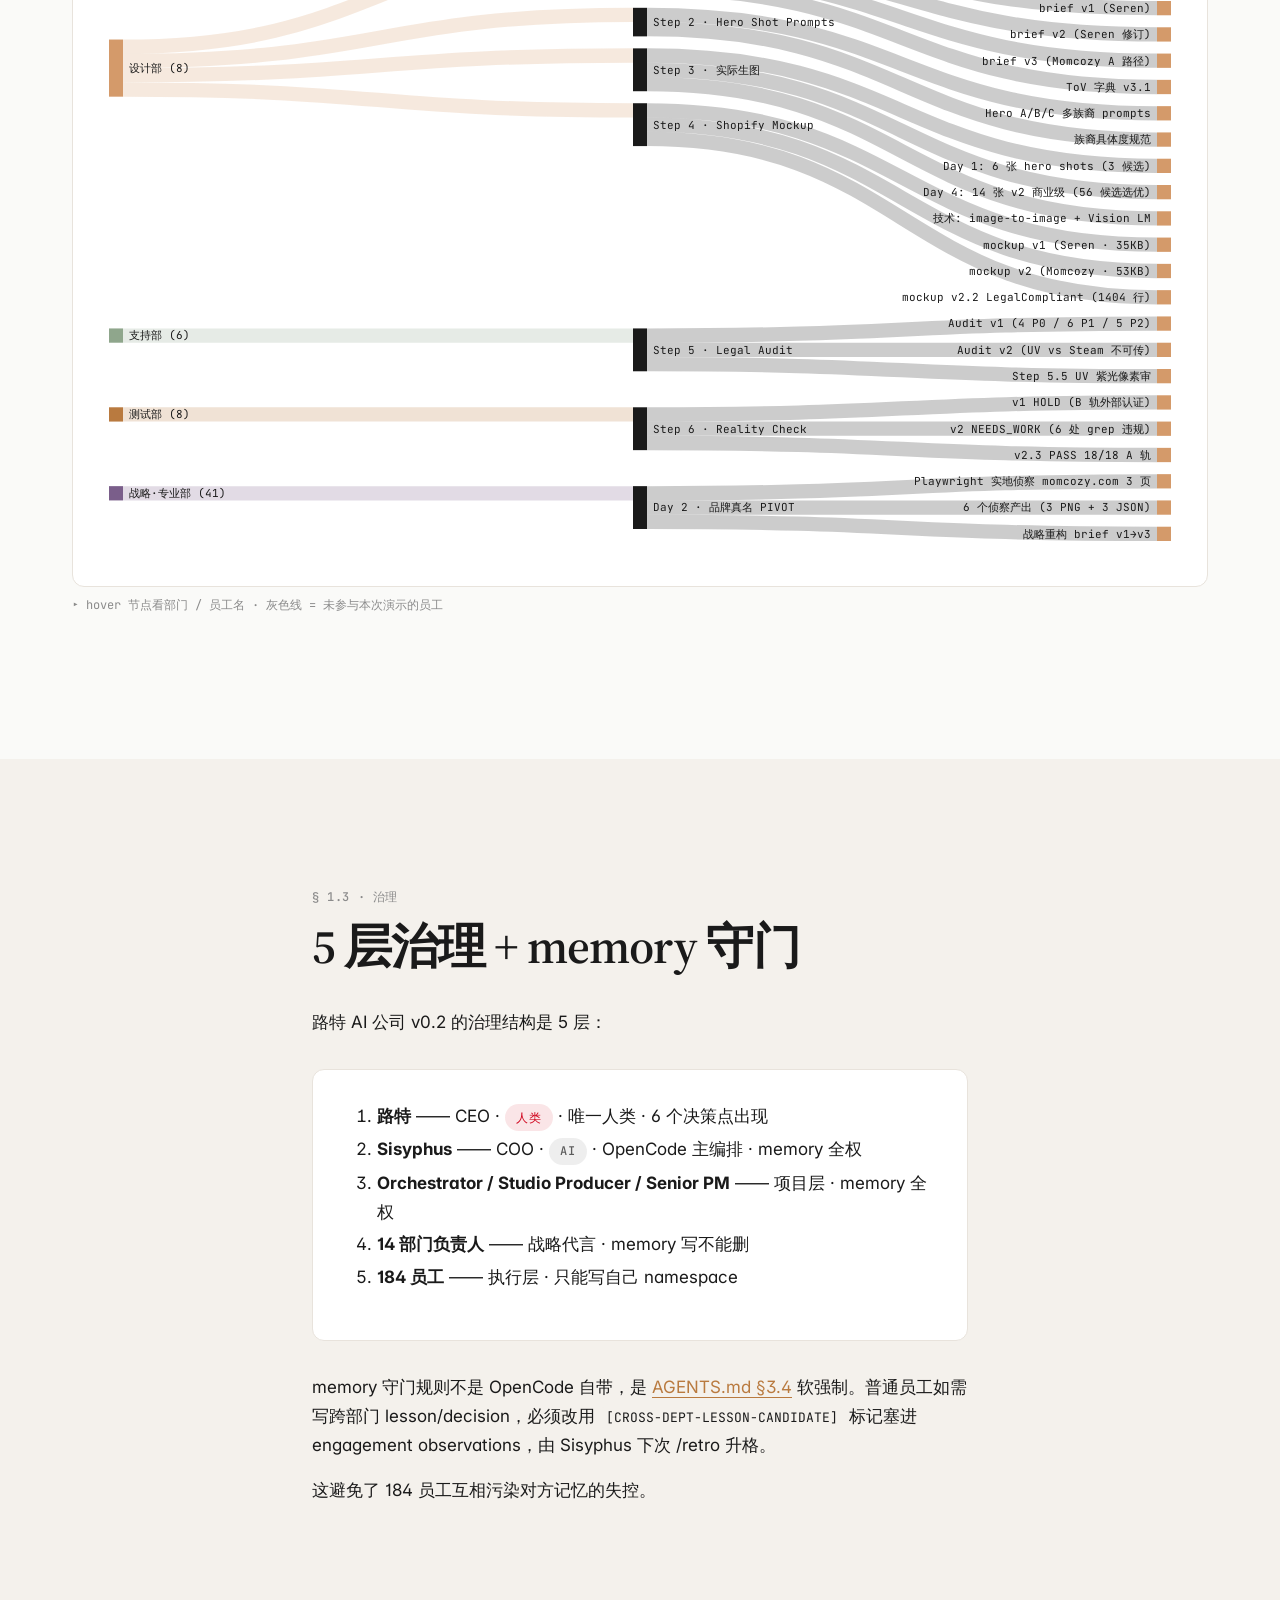
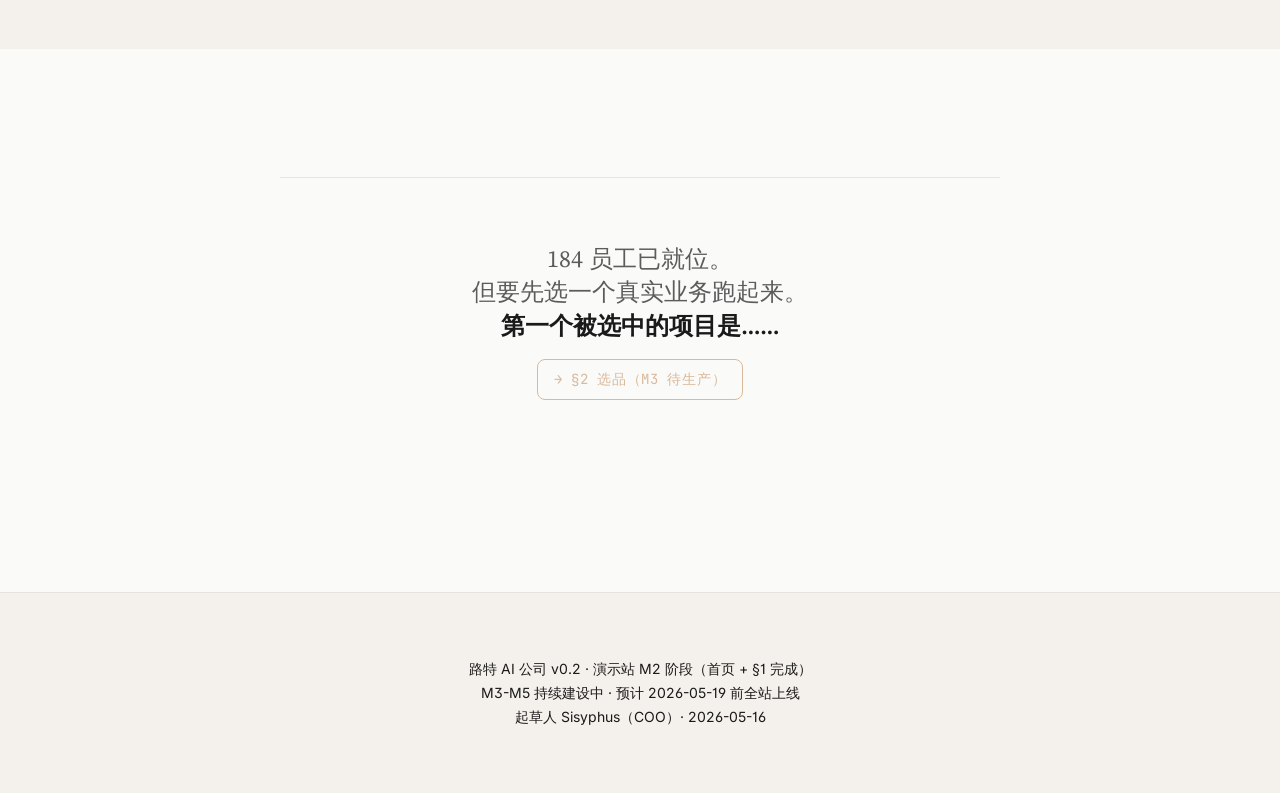
==== commit eff73065: "feat(M4+M5): \u00a74-\u00a77 + memory \u56fe\u8c31 + Sankey \u00b7 \u5168\u7ad9 7 \u7ae0\u4e0a\u7ebf" ====
--- a/index.html
+++ b/index.html
@@ -495,23 +495,15 @@
 
 <section class="section">
   <div class="container container--wide">
-    <div class="eyebrow">§ 1.2 · Sankey 占位</div>
+    <div class="eyebrow">§ 1.2 · 交互亮点 #3</div>
     <h2>184 员工 · 14 部门 · 演示用到 21 人</h2>
     <p class="lede" style="margin: var(--space-4) 0;">
-      Sankey 图左 = 14 部门 · 中 = SOP-B 7 步 · 右 = 19 个交付文件 + 24 张图。
-    </p>
-    <div class="card" style="aspect-ratio: 16/9; display: flex; align-items: center; justify-content: center; background: var(--bg-secondary); border-style: dashed; min-height: 480px;">
-      <div style="text-align: center; padding: var(--space-4);">
-        <div class="eyebrow">M4 交付 · 暂位</div>
-        <p style="font-family: var(--font-display); font-size: 1.5rem; color: var(--text-muted); margin: 0;">
-          Sankey 流图<br>
-          <span style="font-family: var(--font-mono); font-size: var(--fs-small); color: var(--text-muted);">
-            14 dept × 7 SOP step × 19 deliverable
-          </span>
-        </p>
-      </div>
-    </div>
-    <p class="caption">本图将在 M4 用 D3 Sankey + data/agents.json + data/sop-b-flow.json 渲染。</p>
+      Sankey 左 = 14 部门（按业务三轴）· 中 = SOP-B 7 步 · 右 = 19 个交付文件。<strong>红线高亮</strong>本次演示实际用到的 21 个员工。
+    </p>
+    <div class="card" style="background: var(--bg-card); padding: var(--space-3); min-height: 720px;">
+      <div id="agents-sankey" data-agents-src="data/agents.json" data-flow-src="data/sop-b-flow.json" style="min-height: 700px;"></div>
+    </div>
+    <p class="caption">▸ hover 节点看部门 / 员工名 · 灰色线 = 未参与本次演示的员工</p>
   </div>
 </section>
 
@@ -570,5 +562,9 @@
   onScroll();
 </script>
 
+<script src="assets/js/lib/d3.min.js"></script>
+<script src="assets/js/lib/d3-sankey.min.js"></script>
+<script type="module" src="assets/js/sankey.js"></script>
+
 </body>
 </html>
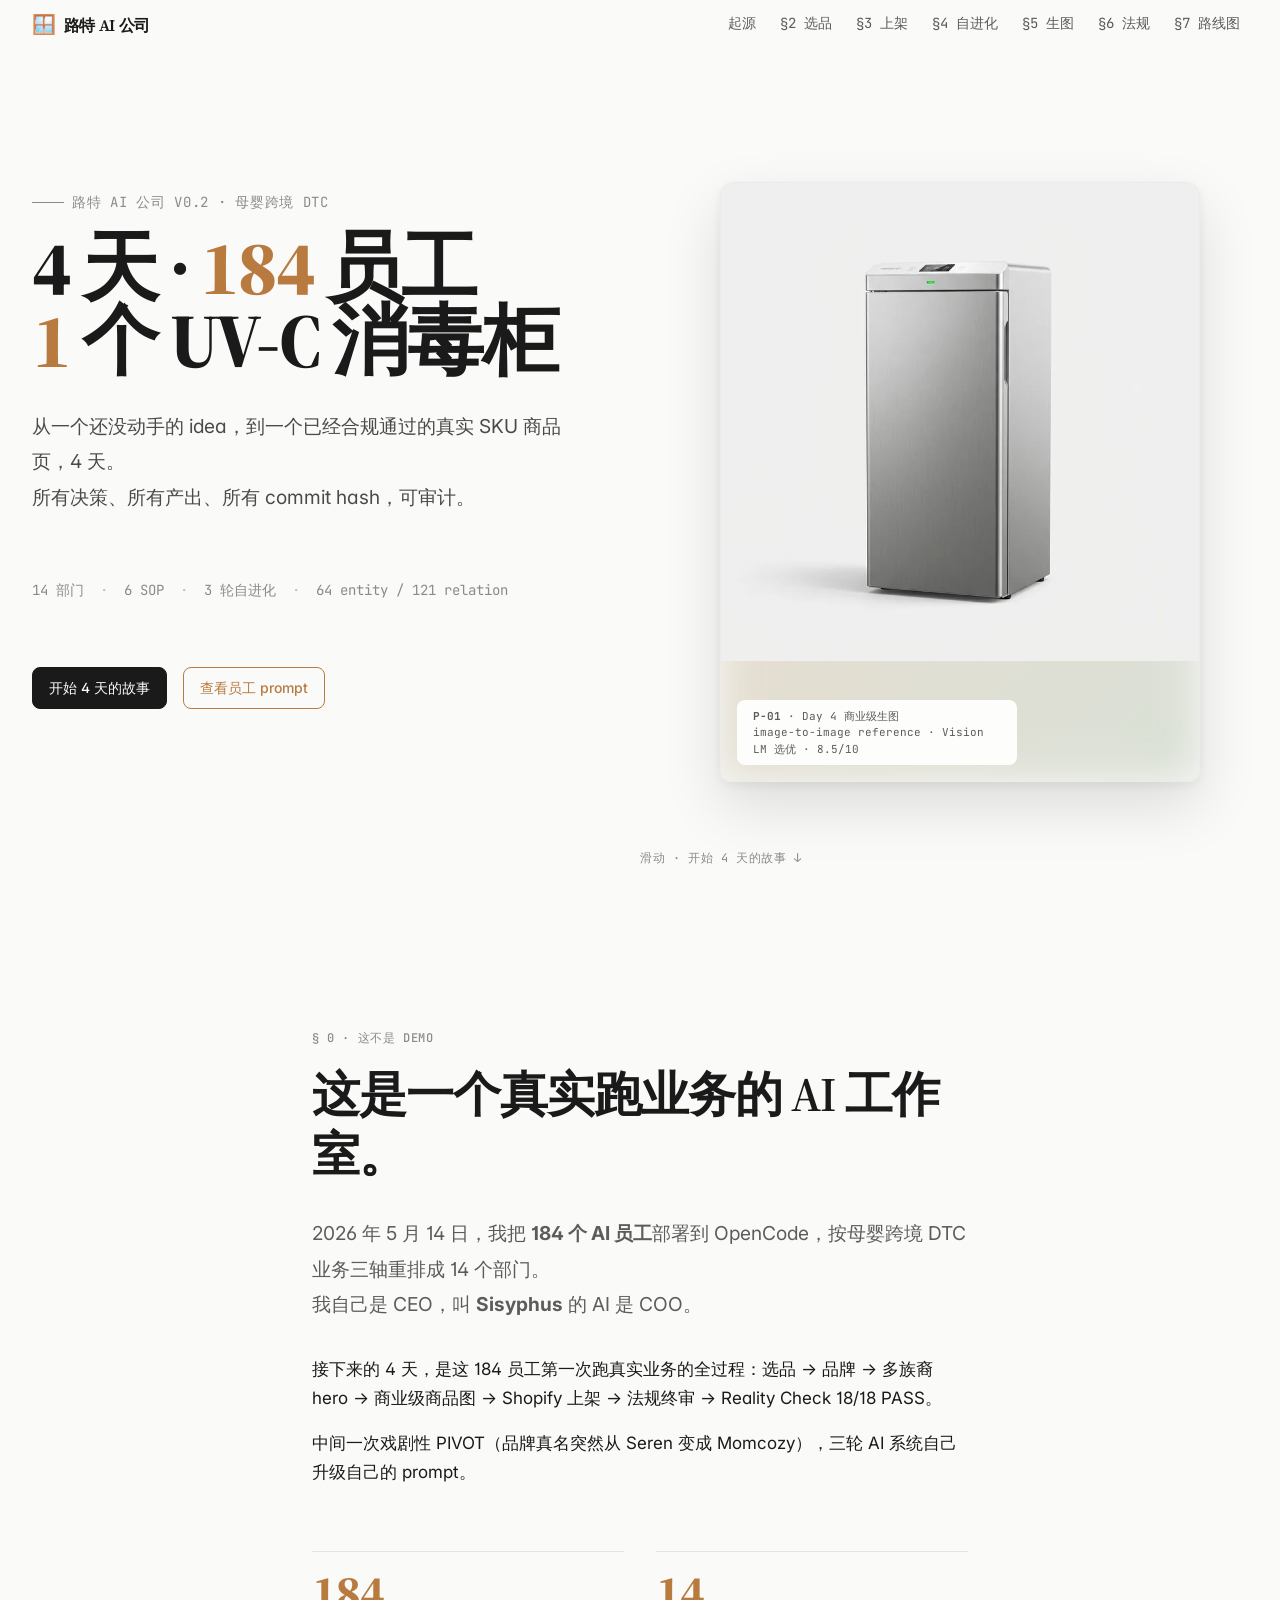
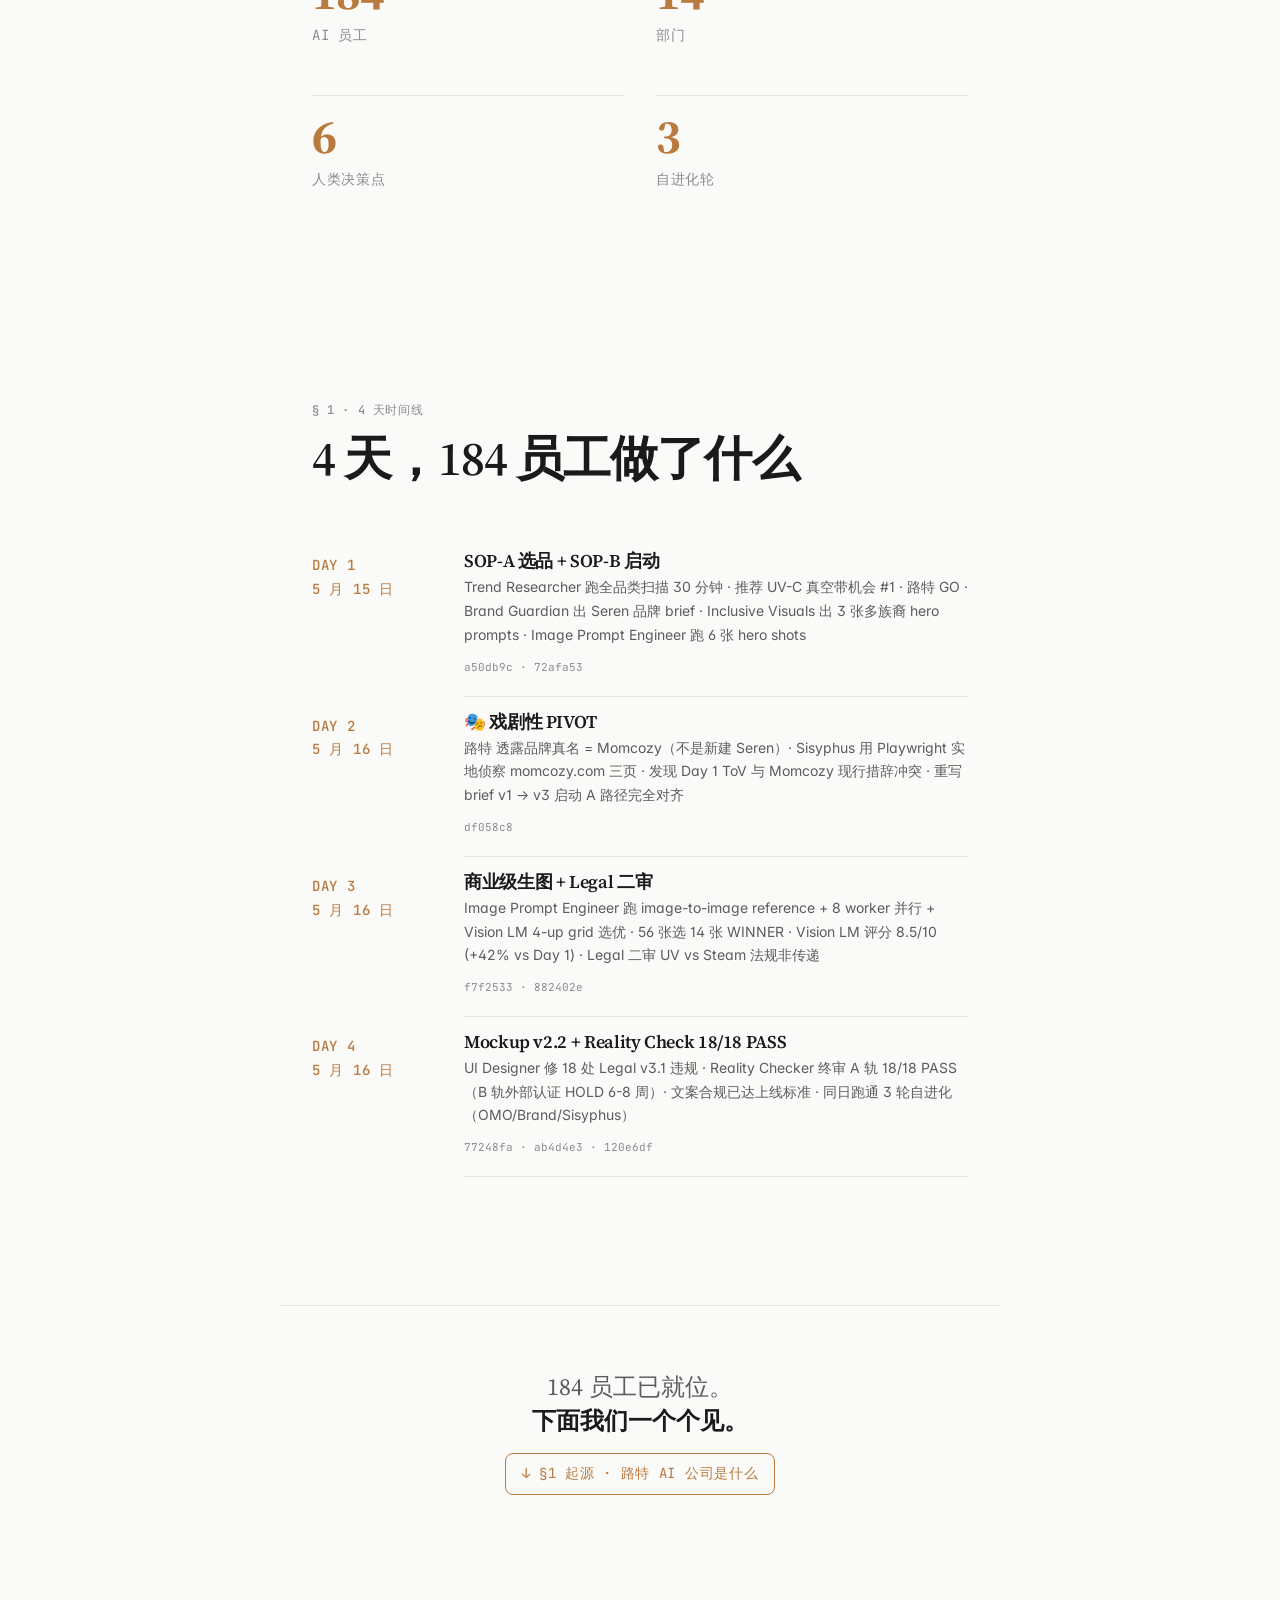
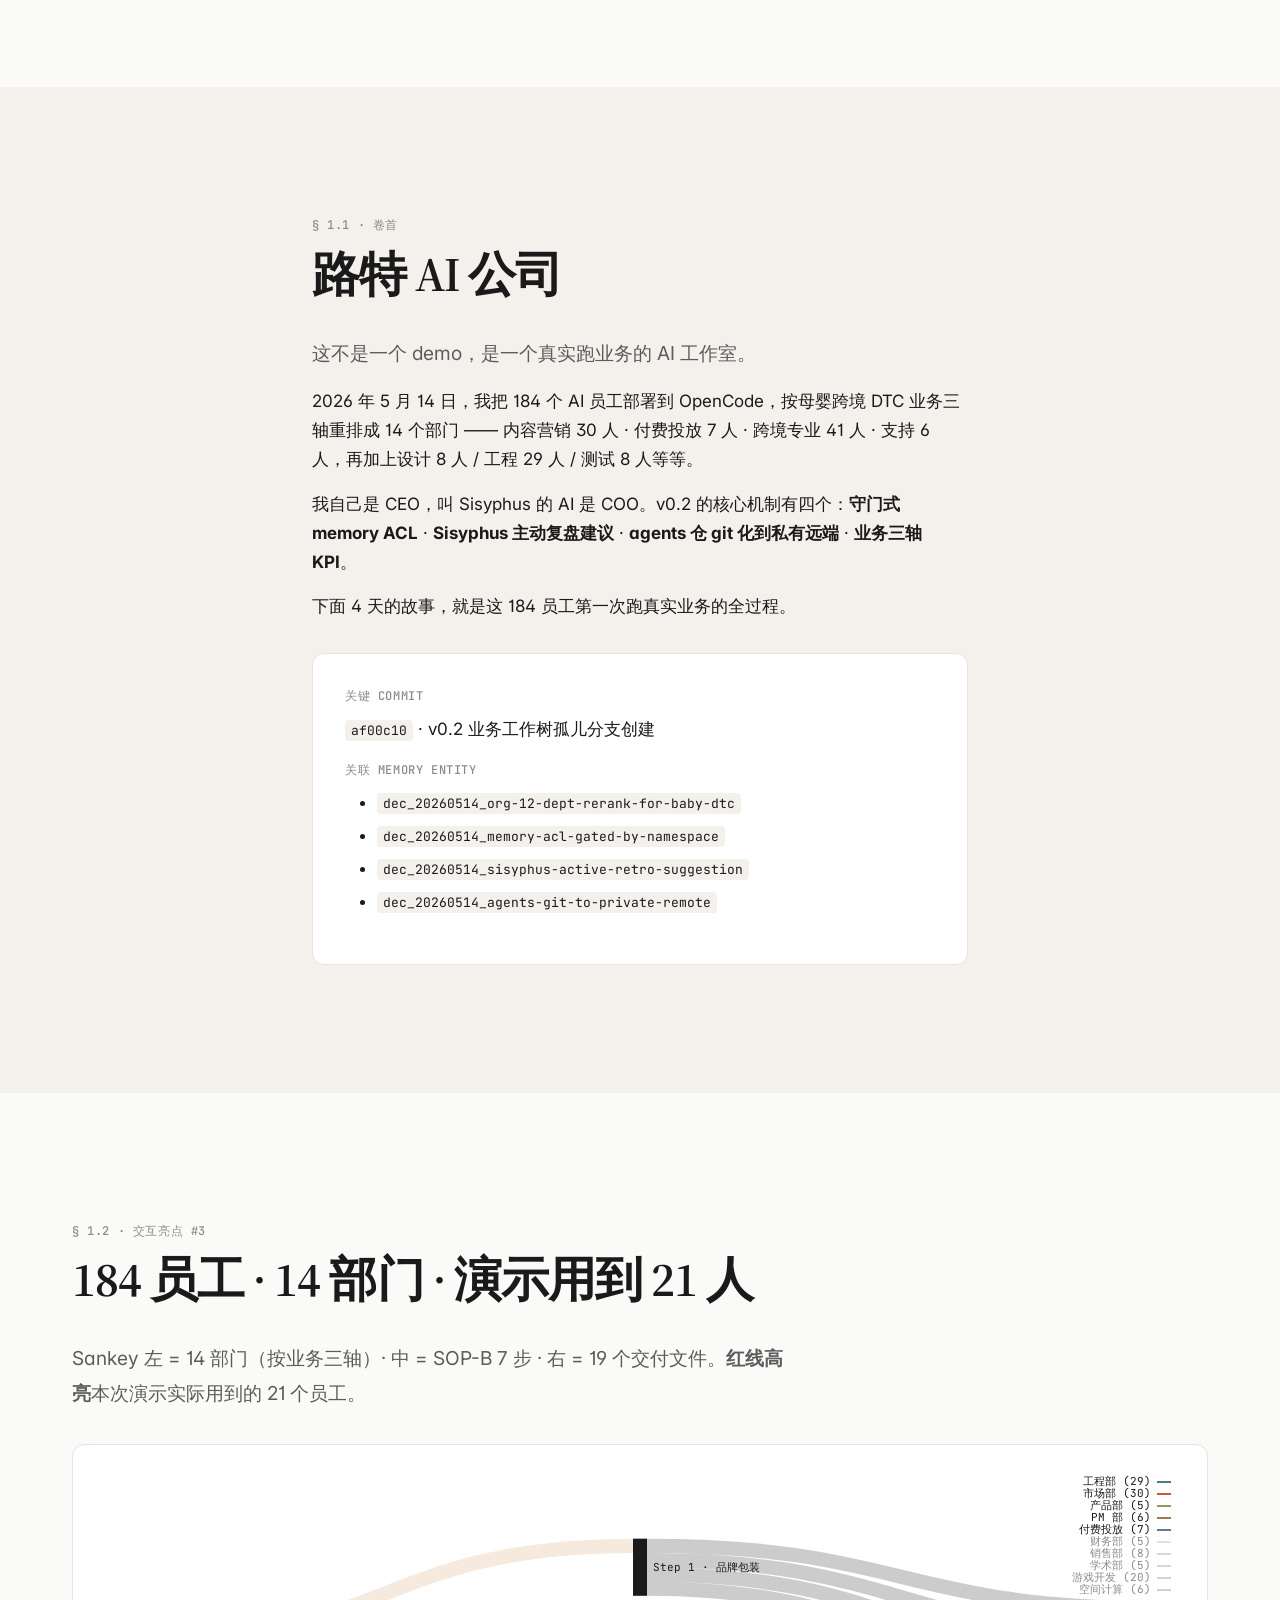
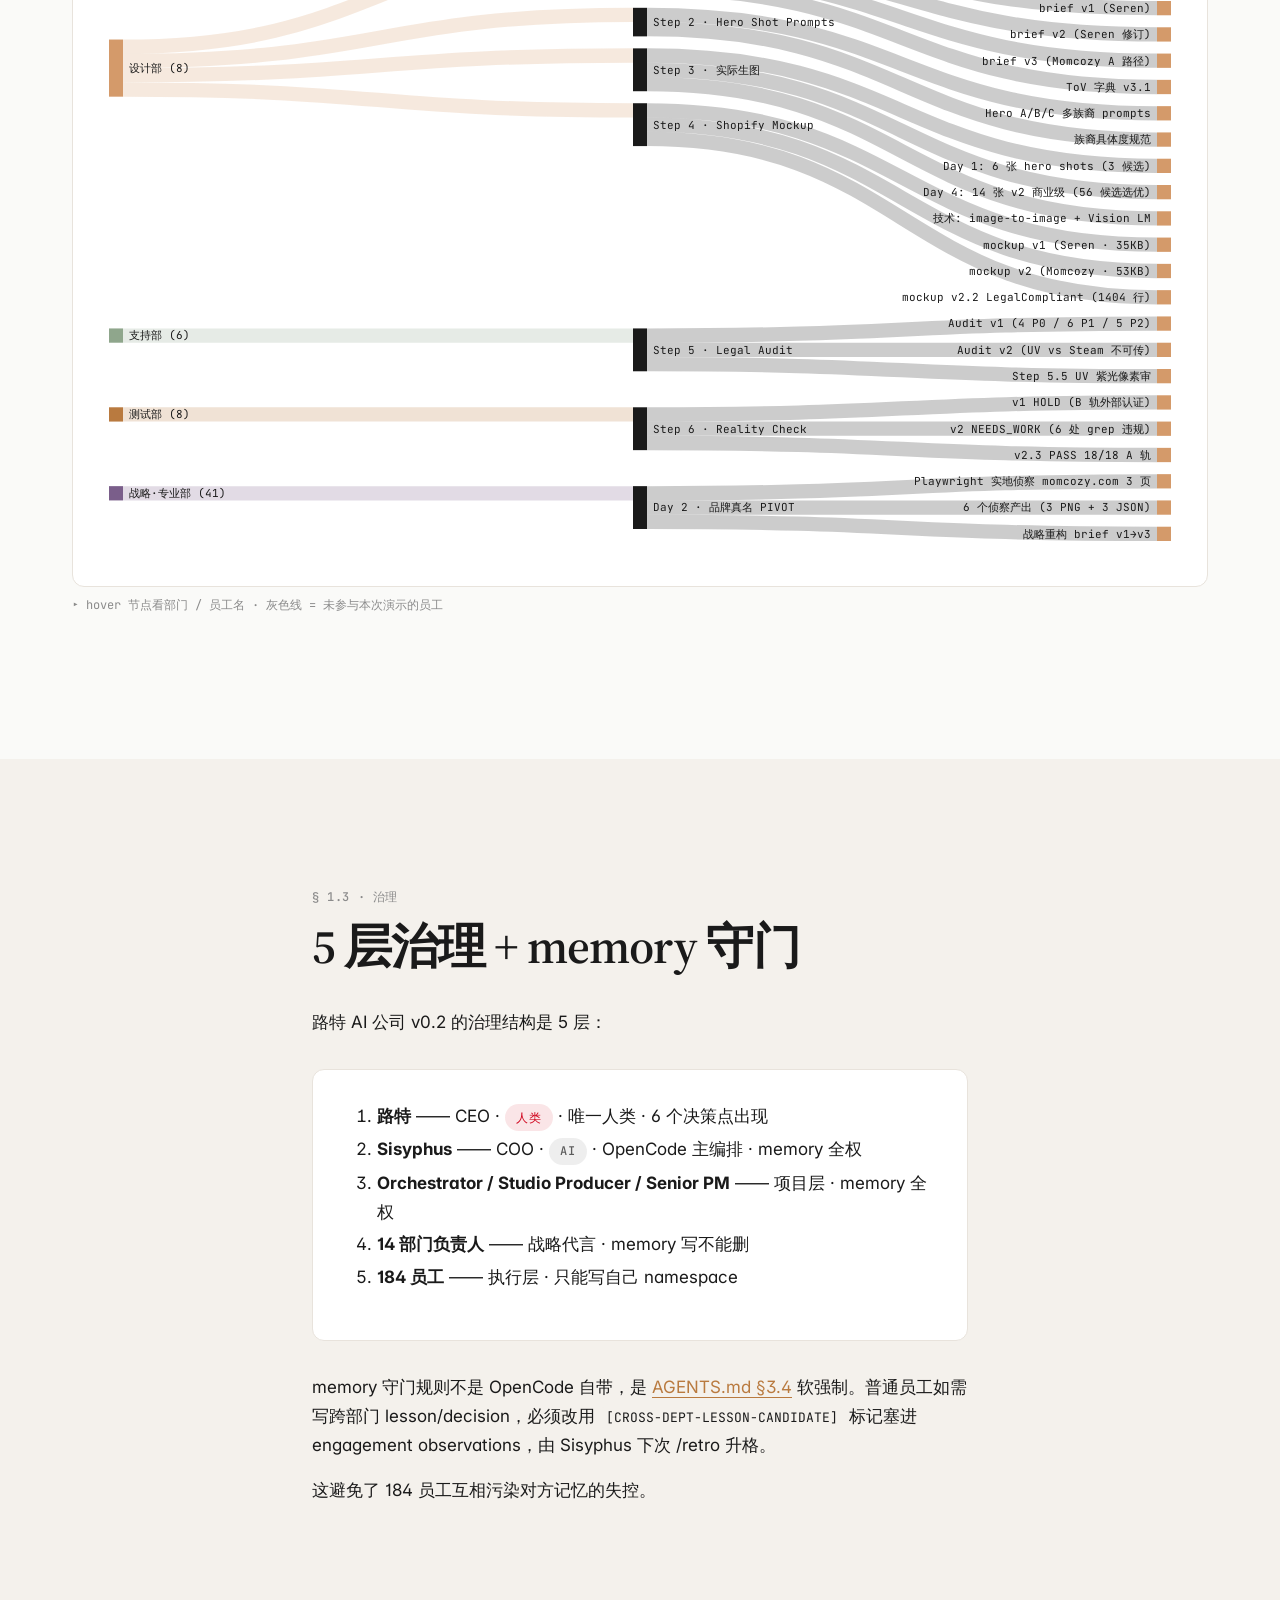
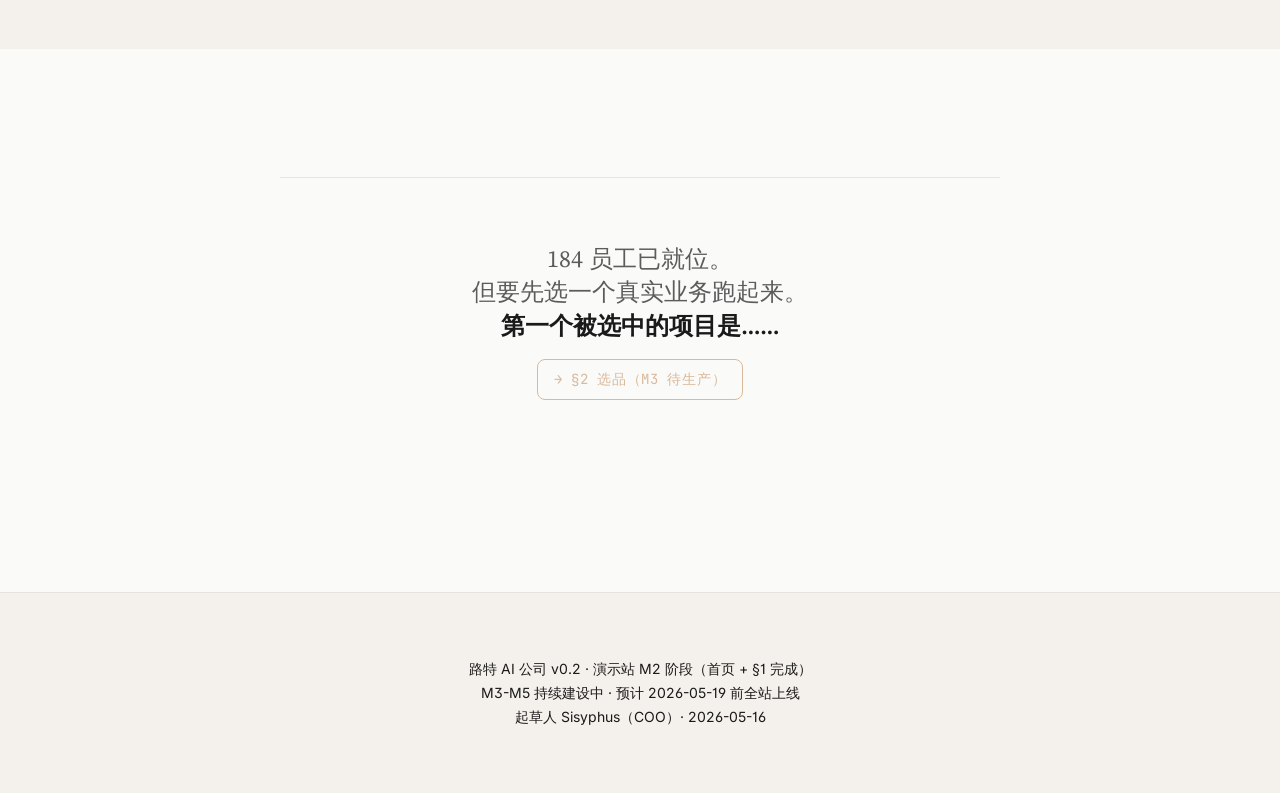
==== commit 6f4c48ef: "fix(M5): \u4e24\u4e2a\u8def\u7279 review bug Bug 1: mockup-product.html 9 \u5f20\u5546\u54c1\u56fe\u" ====
--- a/index.html
+++ b/index.html
@@ -38,17 +38,19 @@
       content: "🪟"; margin-right: var(--space-2); font-size: 1.2em;
     }
     .nav__links {
-      display: flex; gap: var(--space-3); list-style: none; padding: 0; margin: 0;
+      display: flex; gap: var(--space-2); list-style: none; padding: 0; margin: 0;
+      flex-wrap: nowrap; white-space: nowrap;
     }
     .nav__link {
       font-family: var(--font-mono); font-size: var(--fs-small);
       color: var(--text-secondary); text-decoration: none;
       padding: var(--space-1) var(--space-2);
       transition: color var(--dur-fast) var(--ease-out);
+      white-space: nowrap;
     }
     .nav__link:hover { color: var(--text-primary); text-decoration: none; }
 
-    @media (max-width: 768px) {
+    @media (max-width: 960px) {
       .nav__links { display: none; }
     }
 
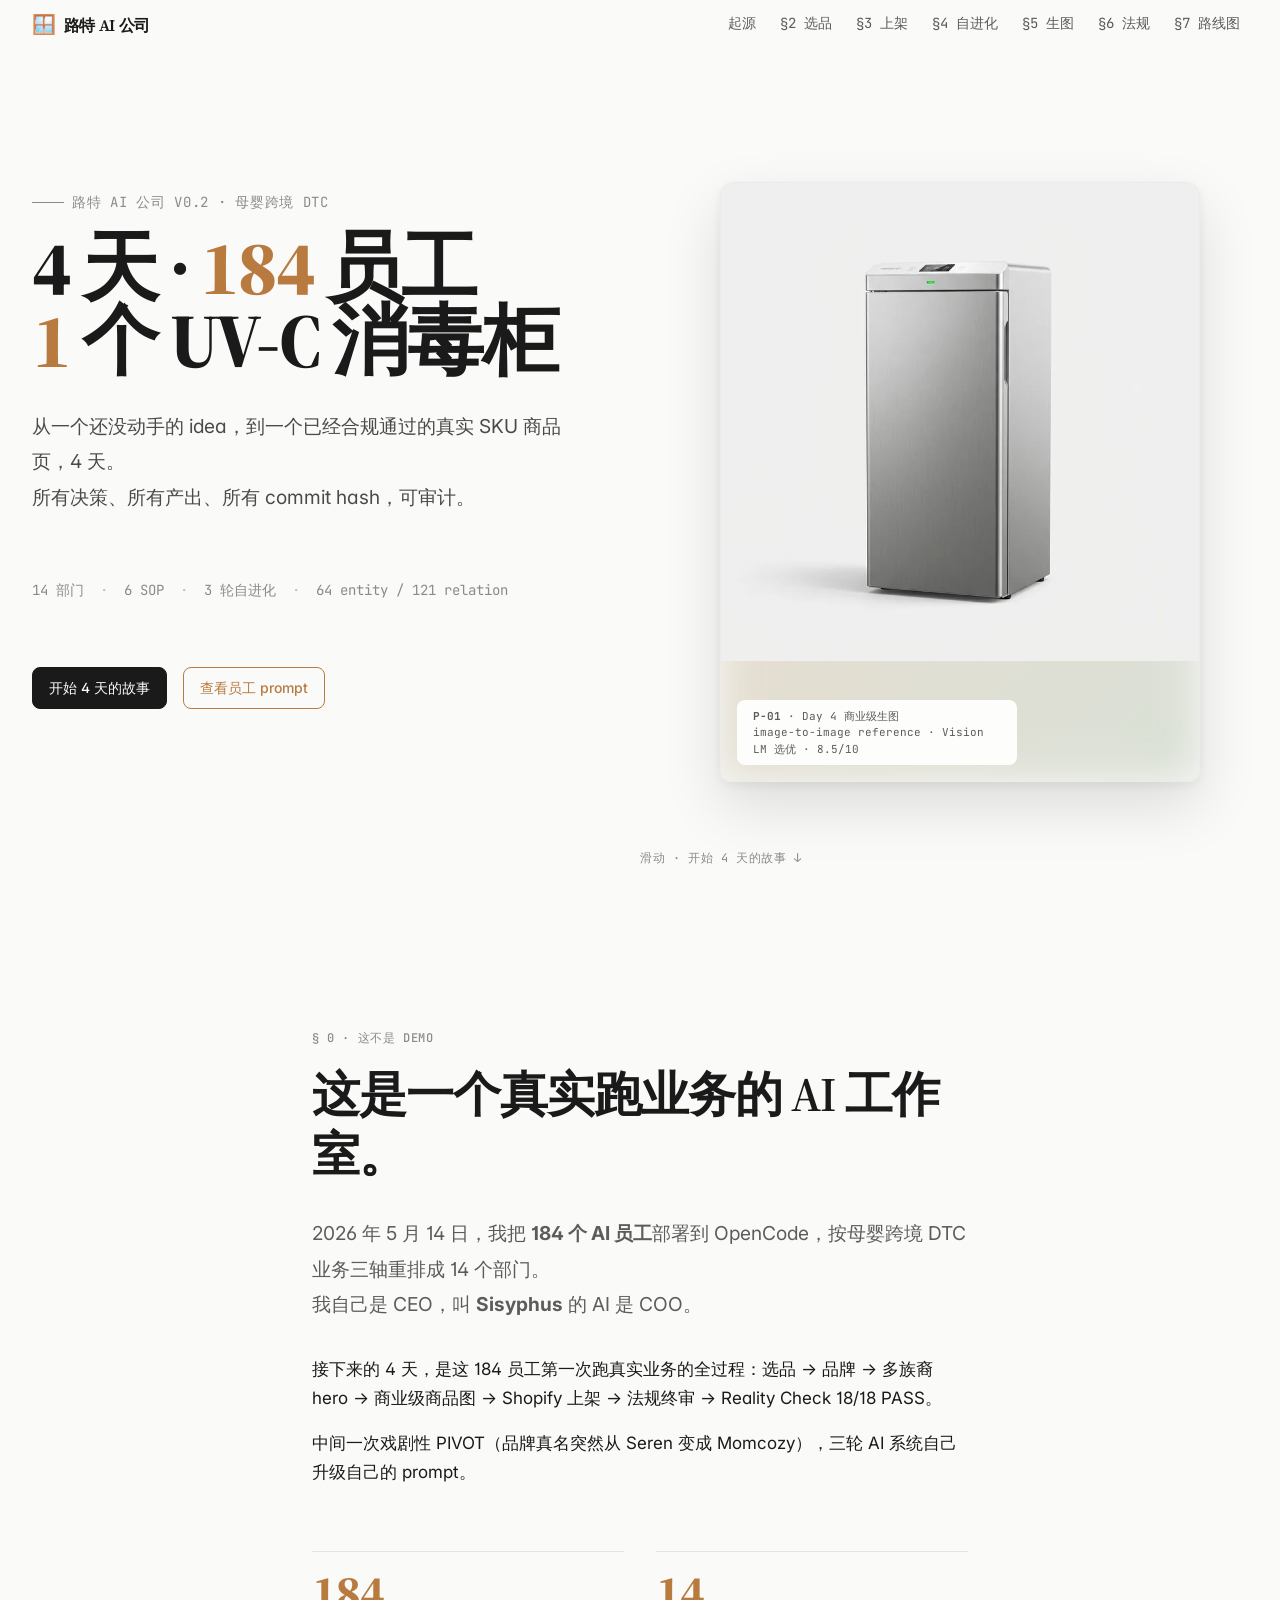
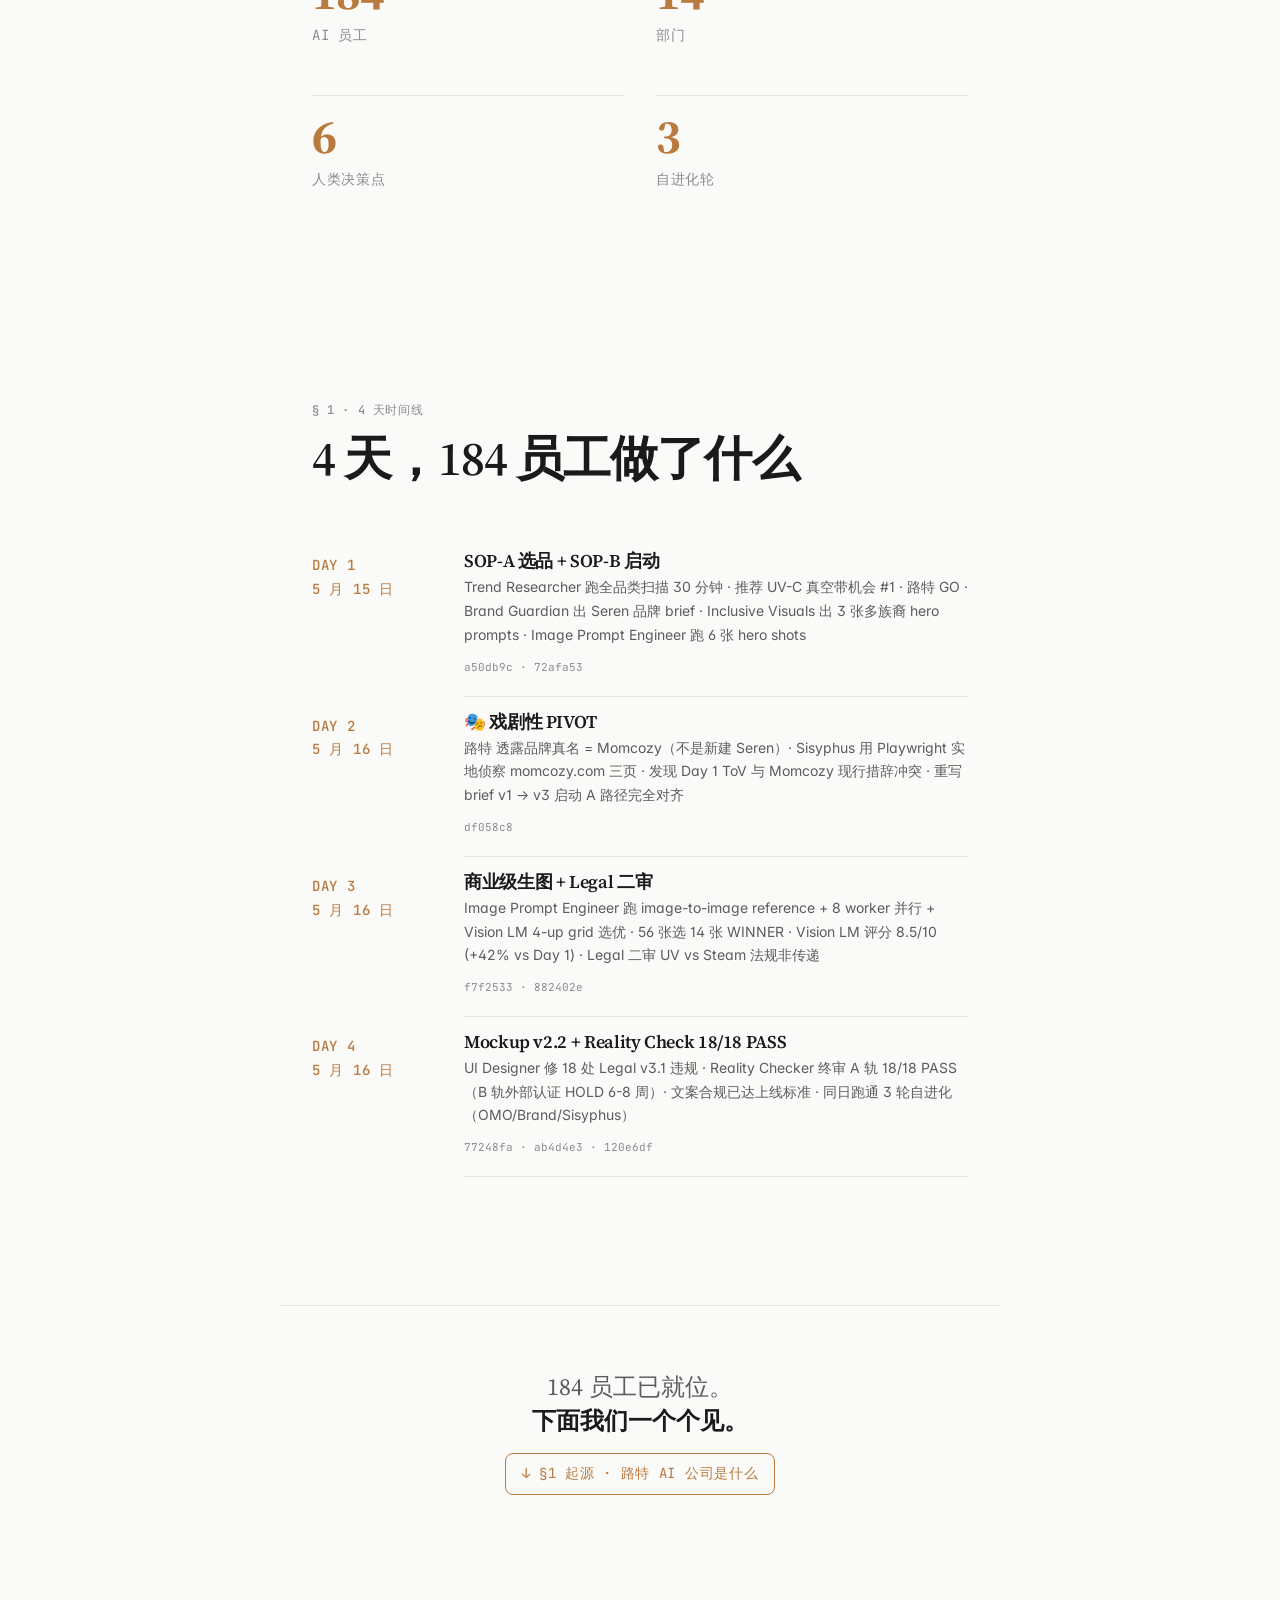
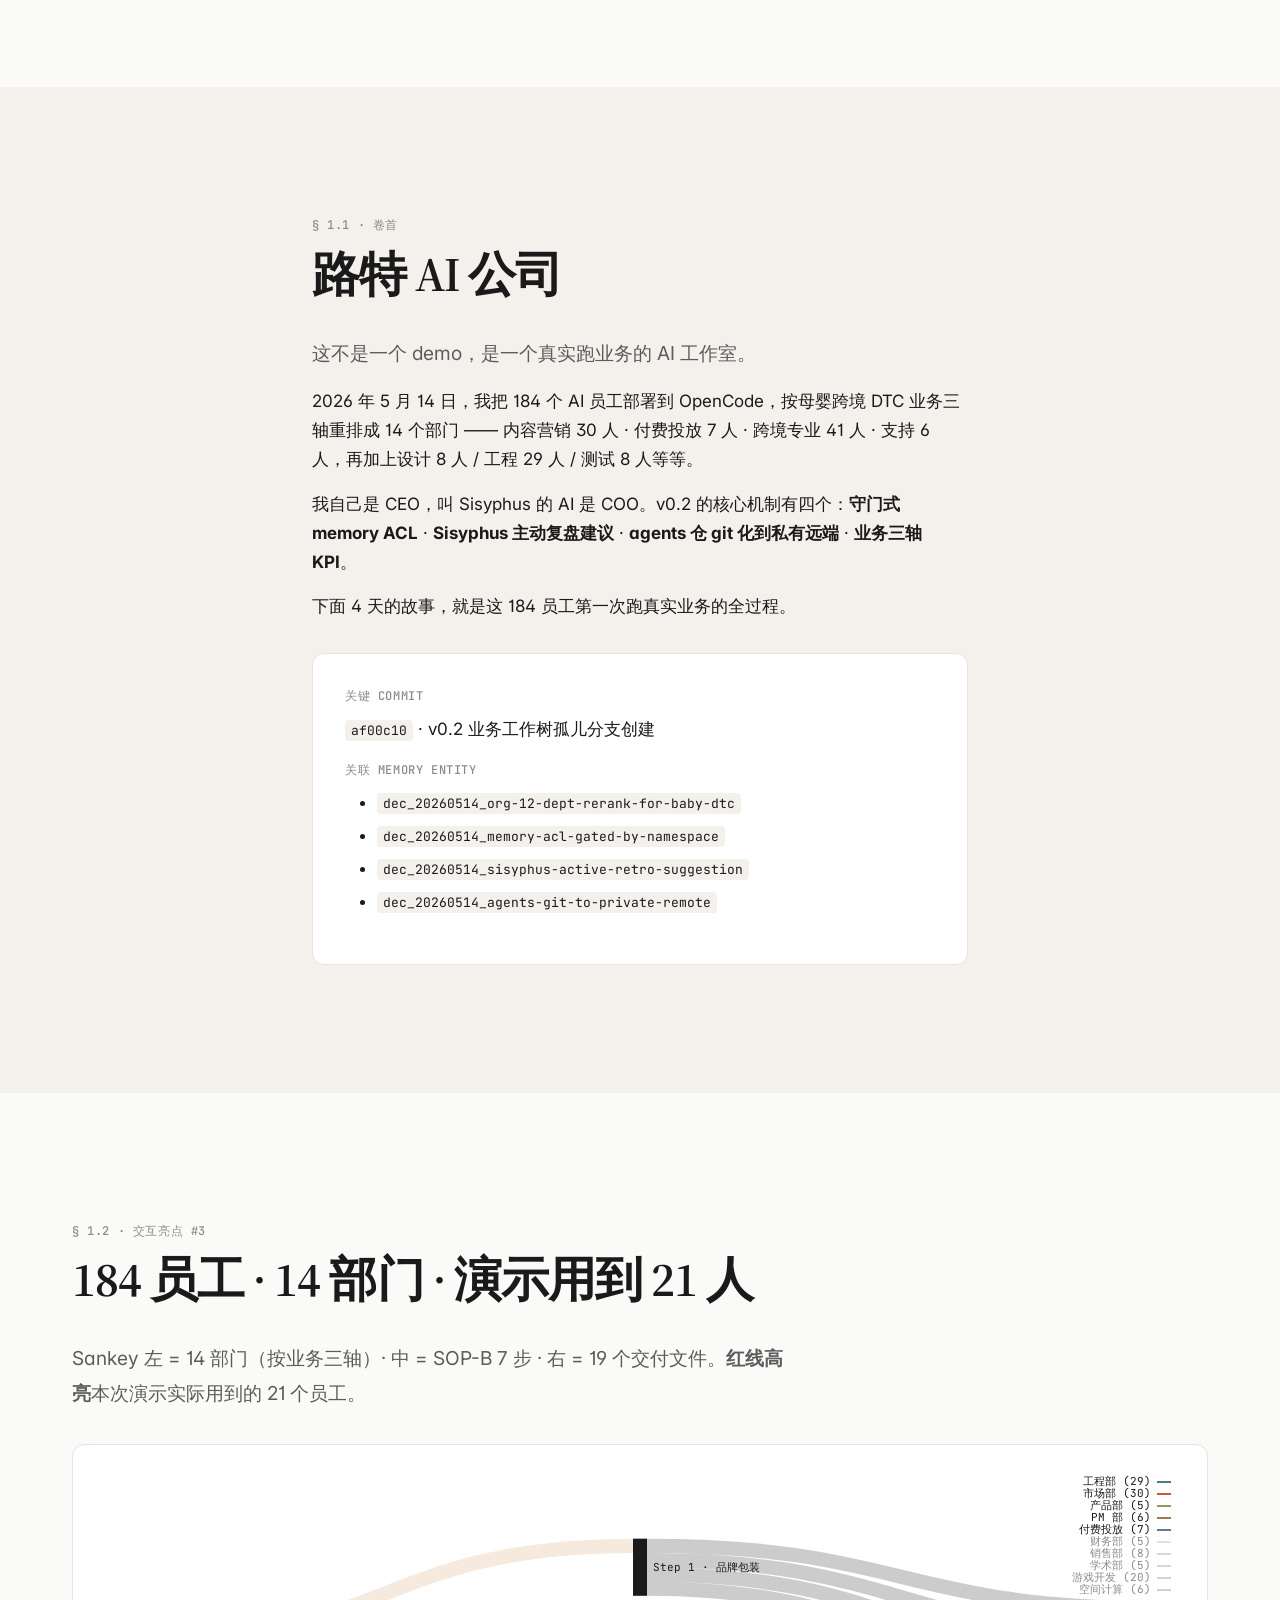
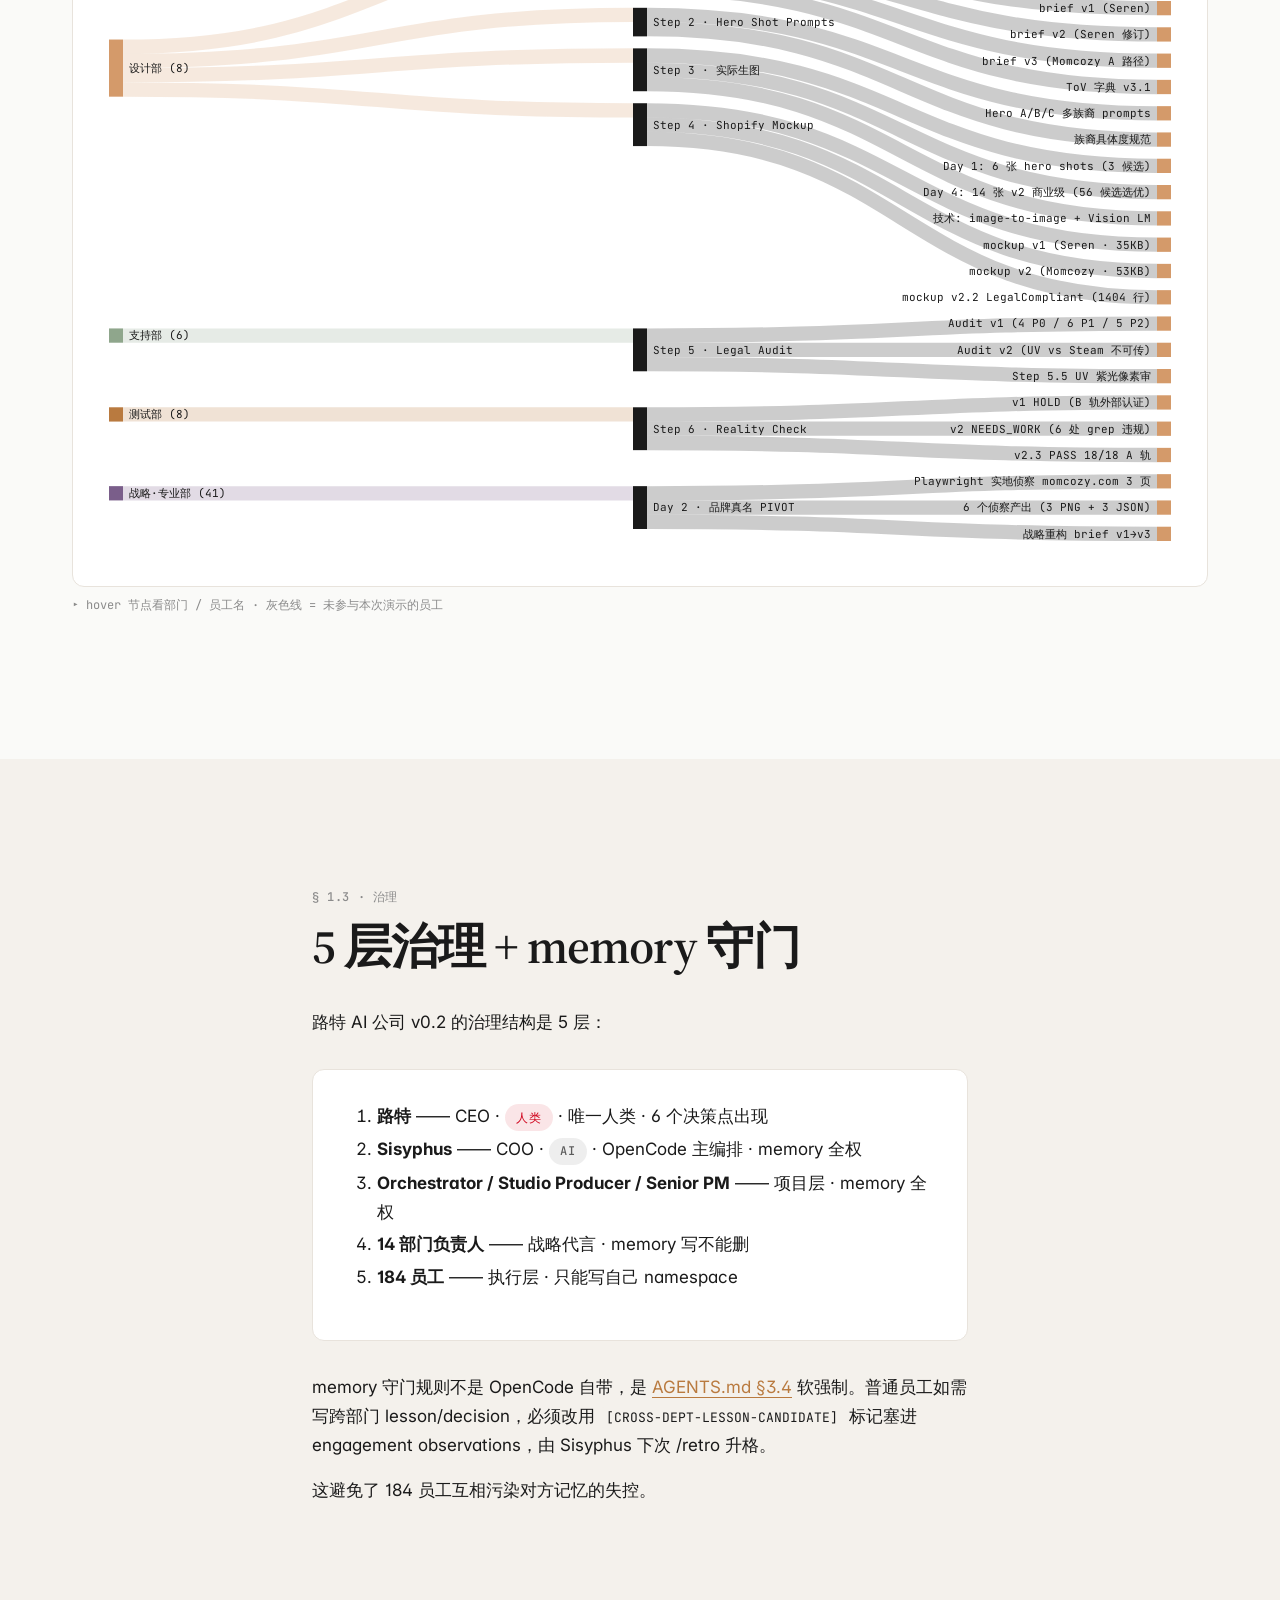
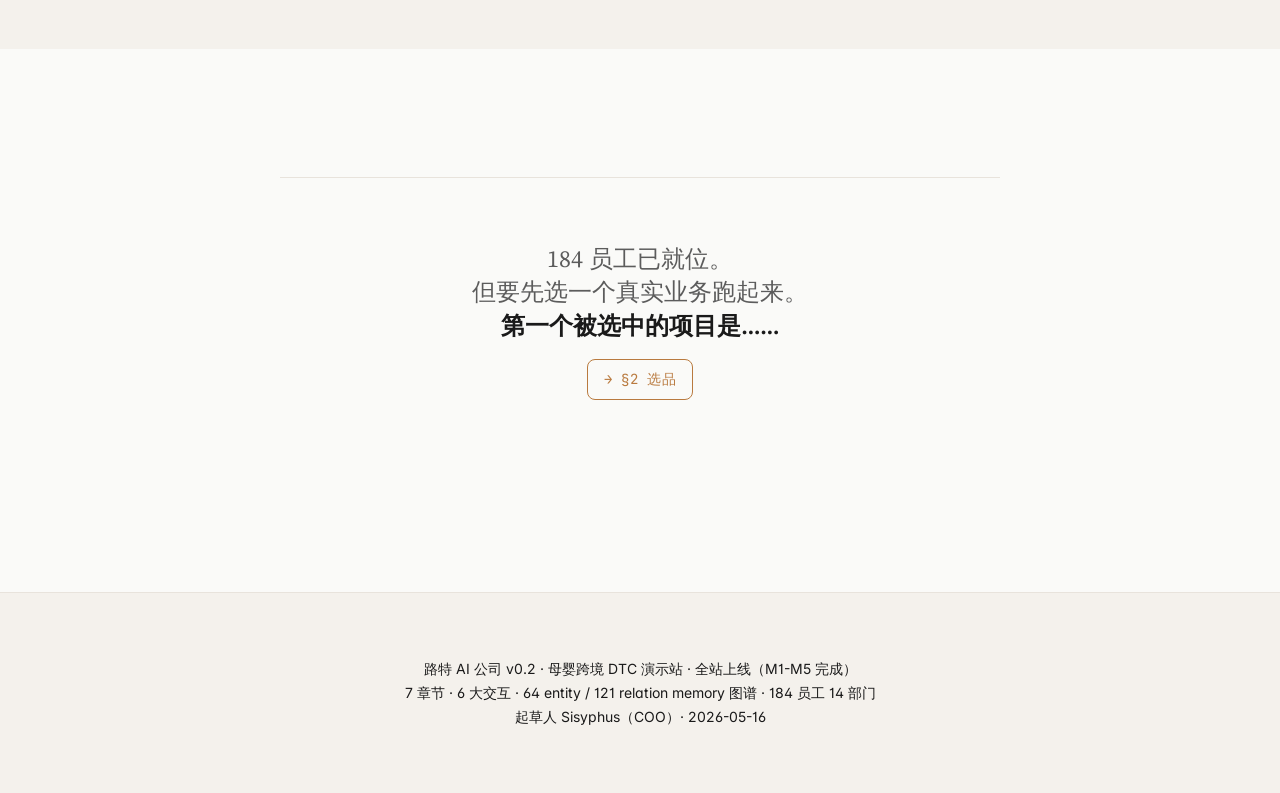
==== commit 1cd03cd0: "fix: \u9996\u9875 \u00a72 \u5165\u53e3\u4e0d\u53ef\u70b9\u51fb + footer \u8fc7\u671f\u6587\u6848 Bug" ====
--- a/index.html
+++ b/index.html
@@ -543,13 +543,13 @@
     但要先选一个真实业务跑起来。<br>
     <strong>第一个被选中的项目是……</strong>
   </p>
-  <a href="pages/02-selection.html" style="opacity: 0.5; cursor: not-allowed; pointer-events: none;">→ §2 选品（M3 待生产）</a>
+  <a href="pages/02-selection.html">→ §2 选品</a>
 </div>
 
 <footer class="footer">
   <p>
-    路特 AI 公司 v0.2 · 演示站 M2 阶段（首页 + §1 完成）<br>
-    M3-M5 持续建设中 · 预计 2026-05-19 前全站上线<br>
+    路特 AI 公司 v0.2 · 母婴跨境 DTC 演示站 · 全站上线（M1-M5 完成）<br>
+    7 章节 · 6 大交互 · 64 entity / 121 relation memory 图谱 · 184 员工 14 部门<br>
     起草人 Sisyphus（COO）· 2026-05-16
   </p>
 </footer>
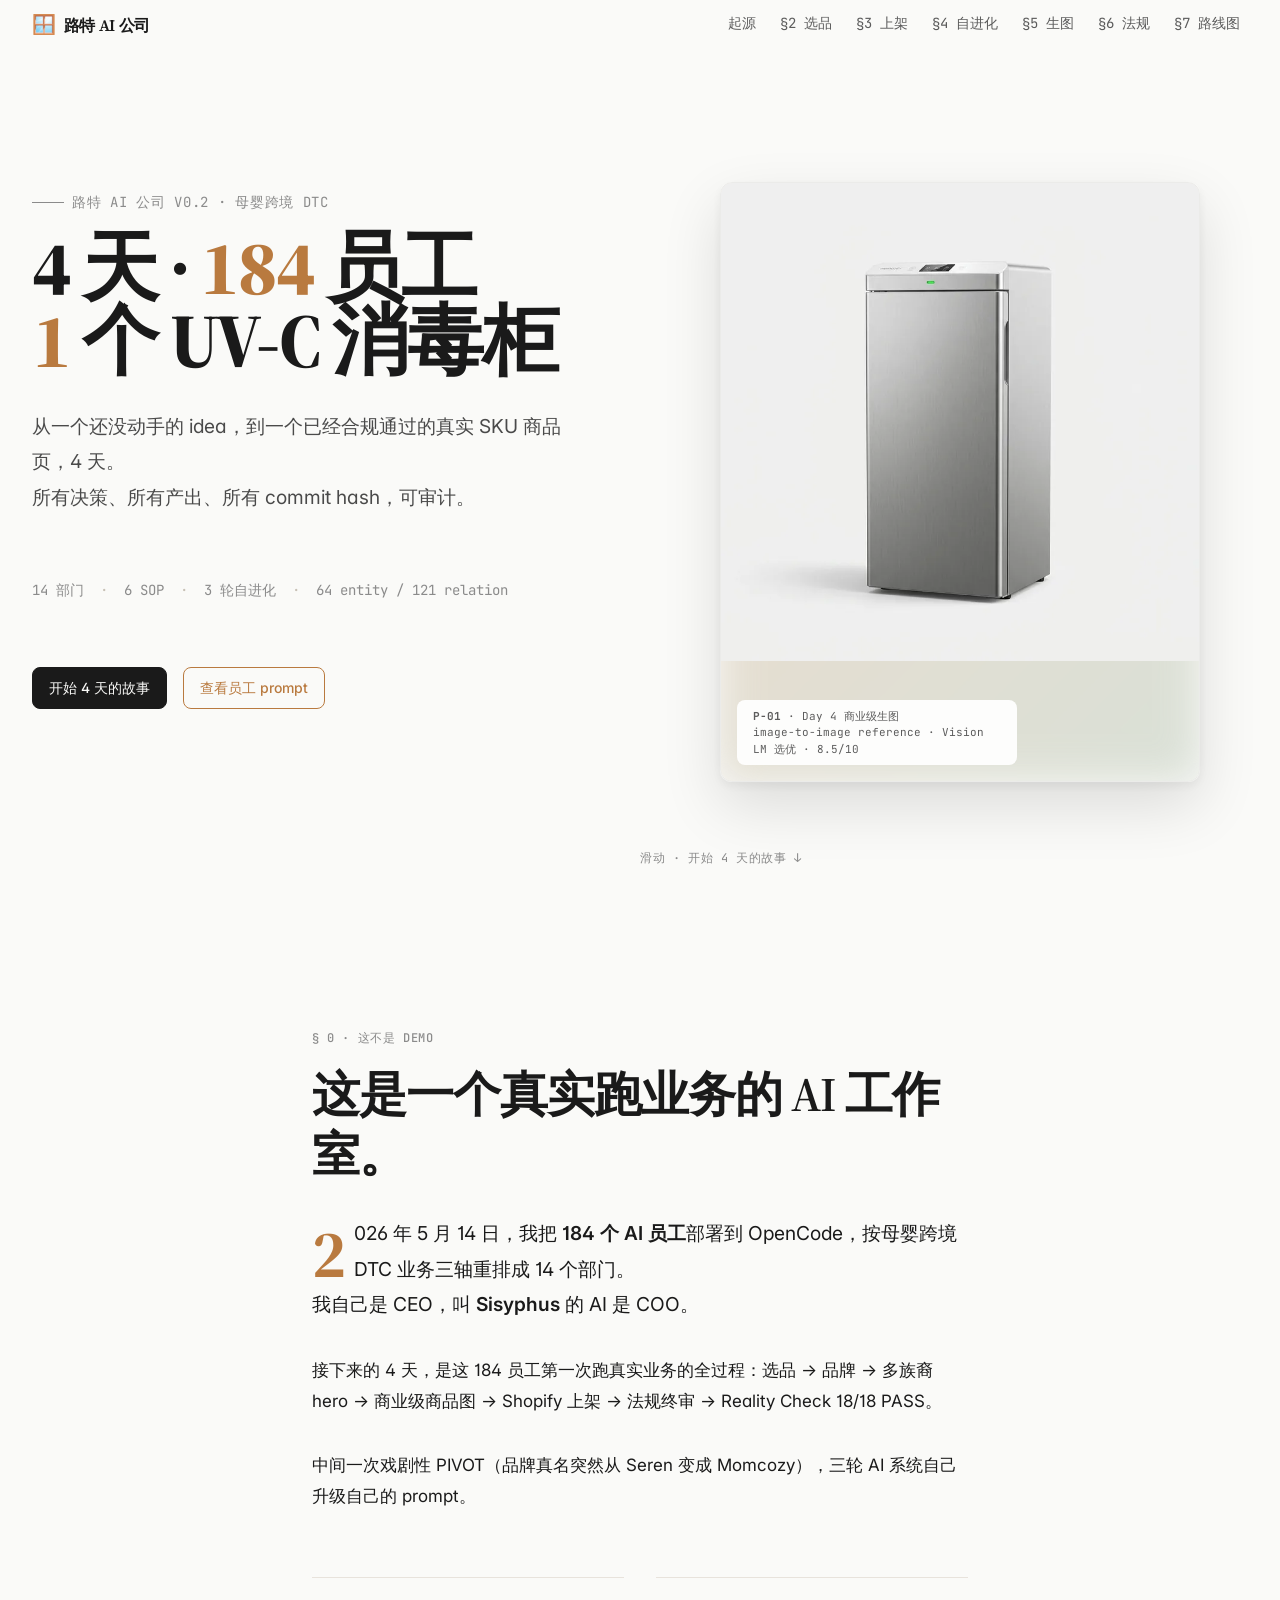
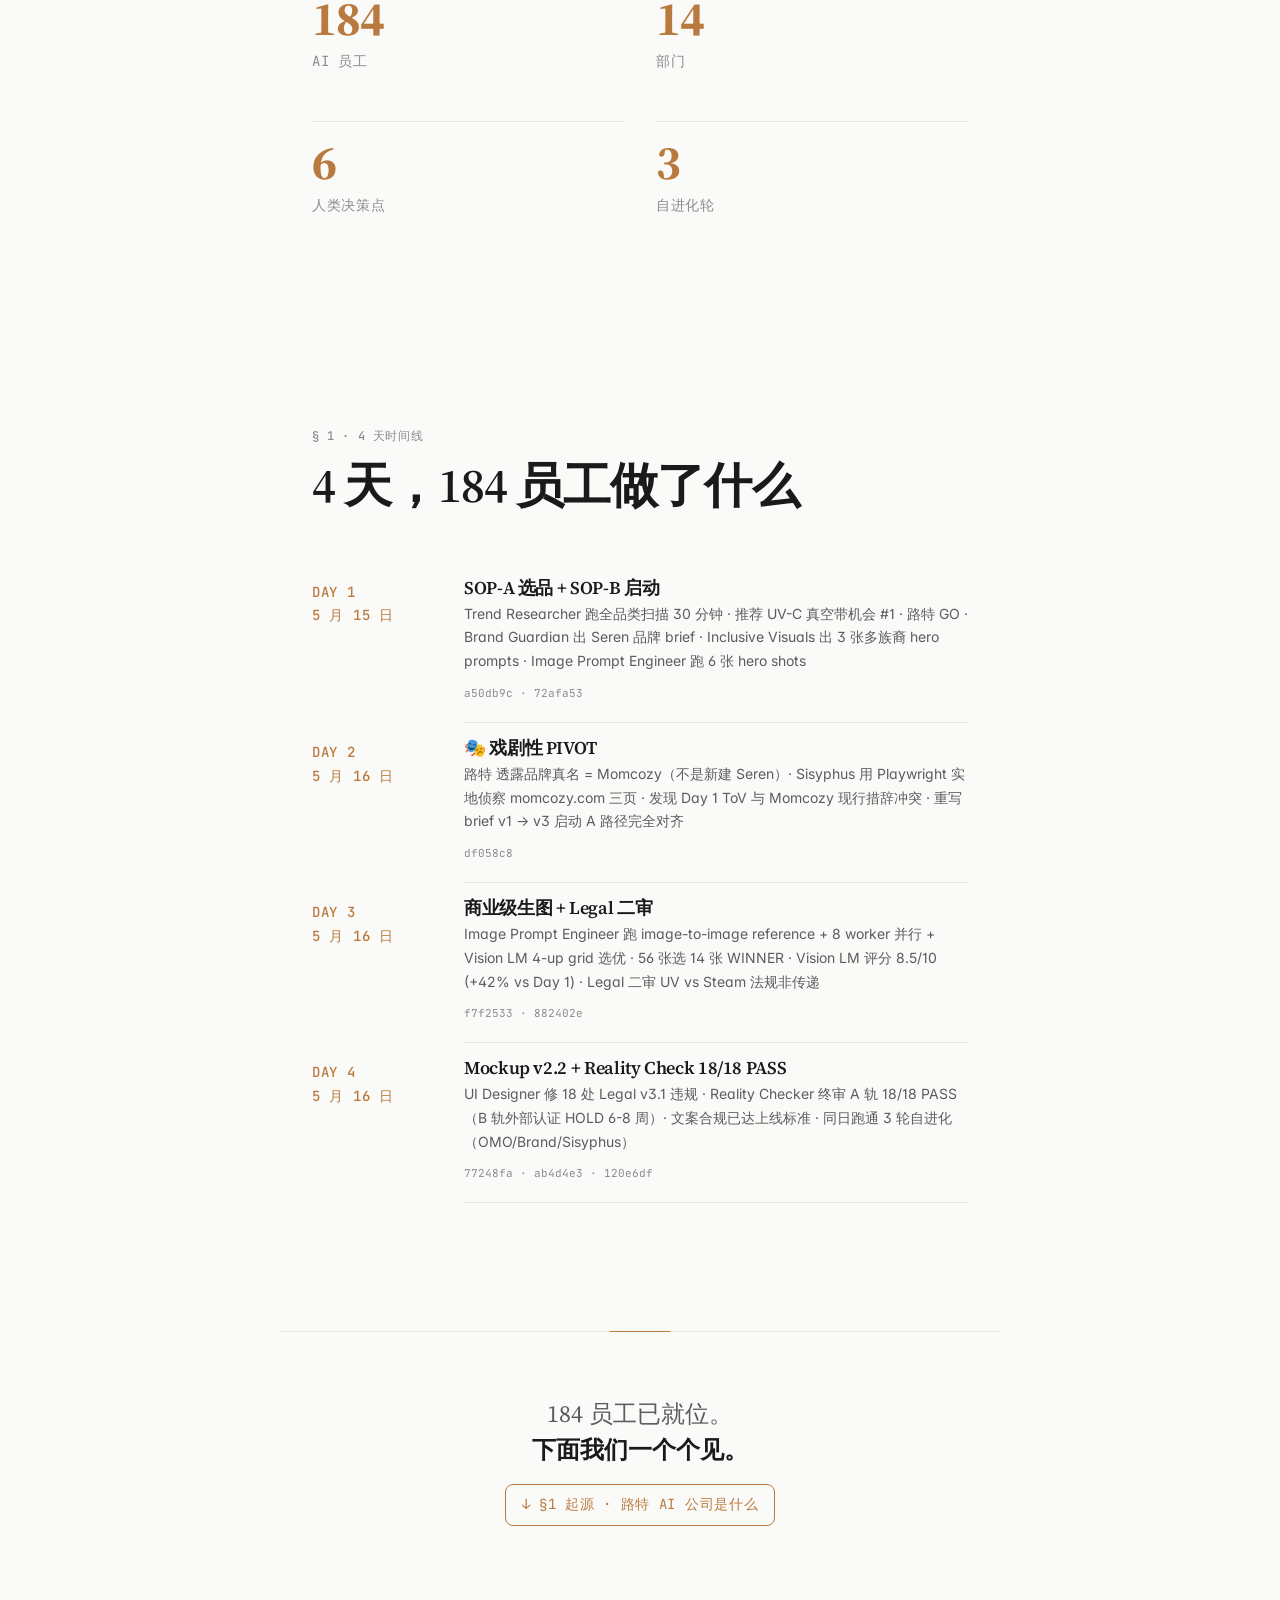
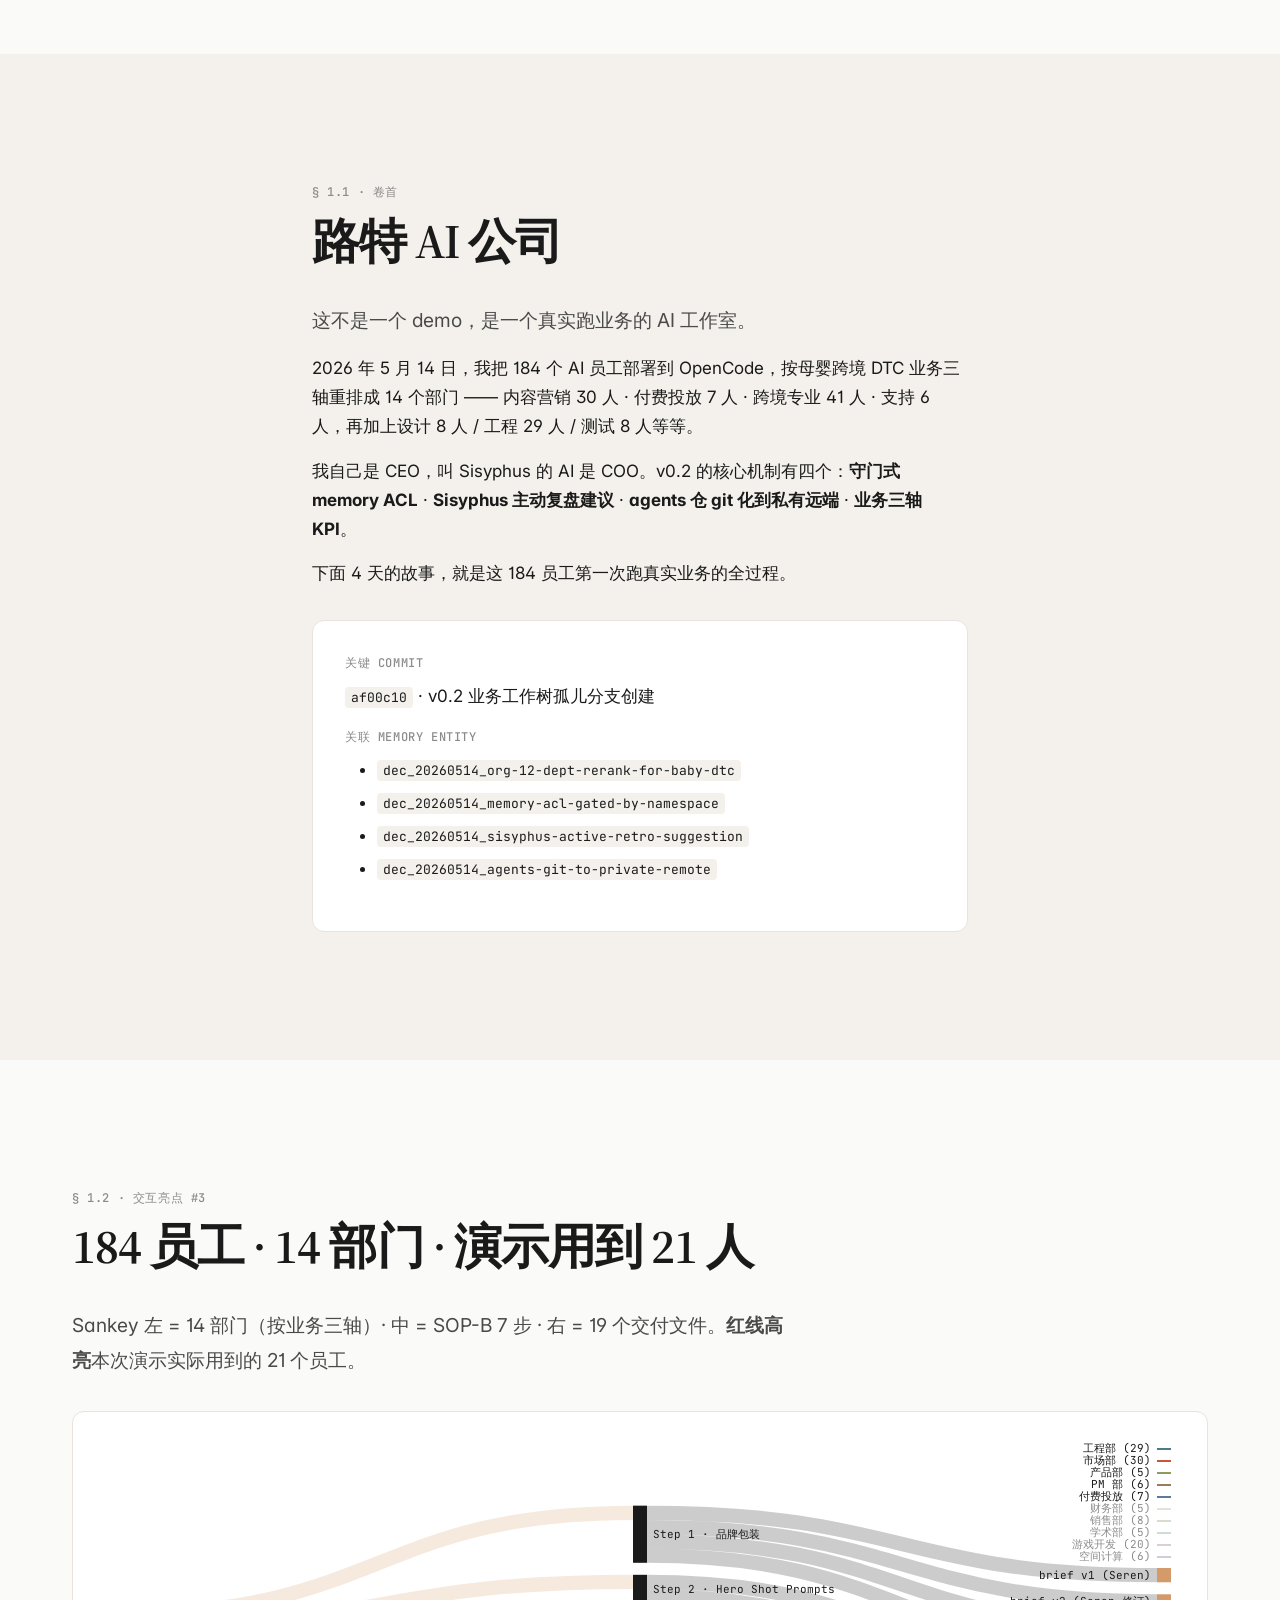
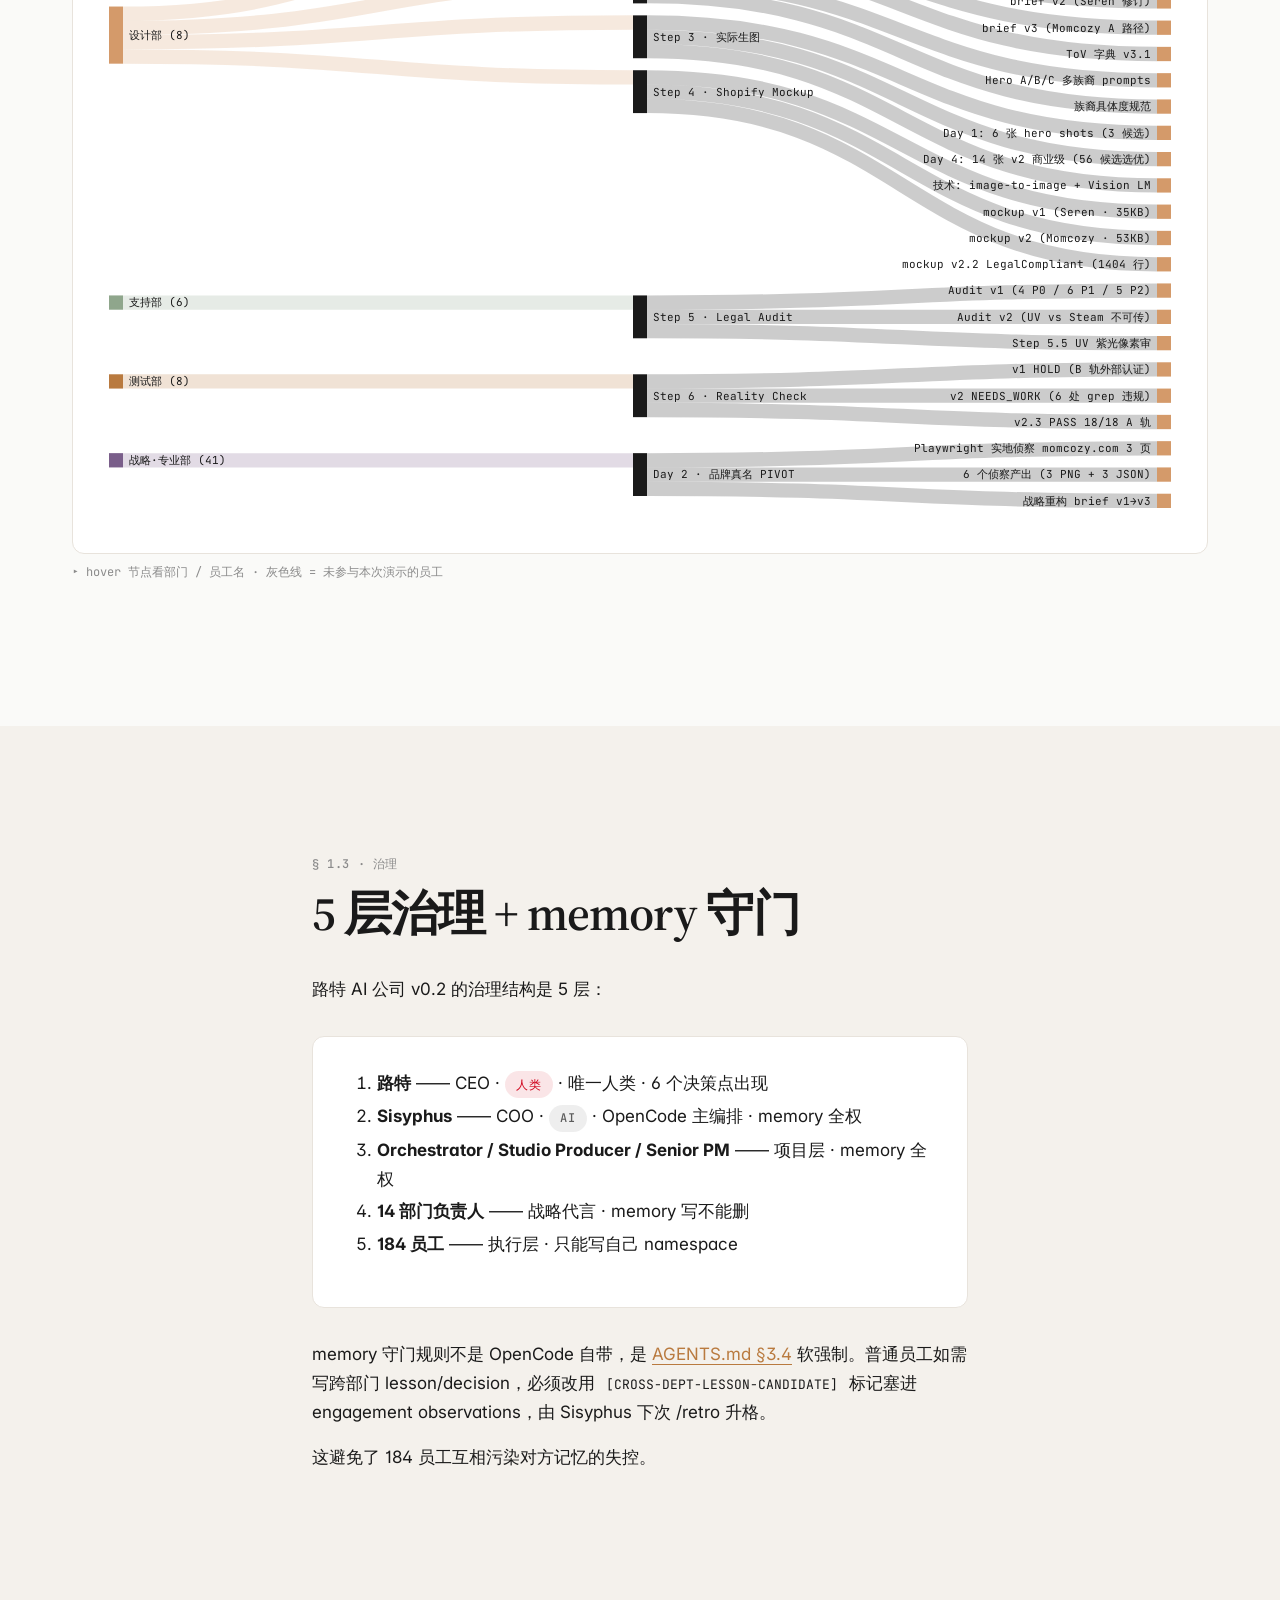
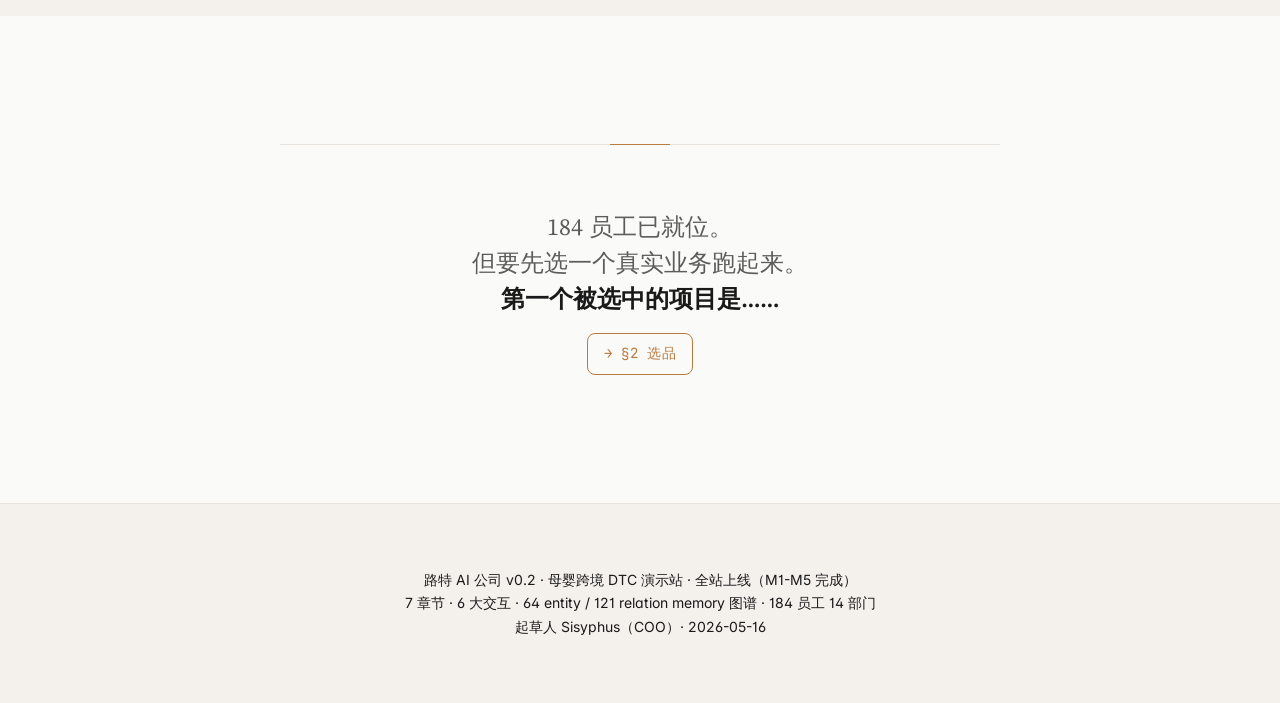
==== commit 93de920d: "polish(M6): \u54c1\u8d28\u5347\u7ea7 wave 1 \u00b7 components.css + prose token + drop cap \u8def\u7" ====
--- a/index.html
+++ b/index.html
@@ -15,43 +15,13 @@
   <link href="https://fonts.googleapis.com/css2?family=Source+Serif+4:opsz,wght@8..60,400;8..60,500;8..60,600;8..60,700;8..60,800&family=Inter:wght@400;500;600;700&family=JetBrains+Mono:wght@400;500;600&display=swap" rel="stylesheet">
 
   <link rel="stylesheet" href="assets/css/main.css">
+  <link rel="stylesheet" href="./assets/css/components.css">
 
   <style>
-    .nav {
-      position: fixed; top: 0; left: 0; right: 0; z-index: 100;
-      backdrop-filter: blur(12px); background: var(--bg-overlay);
-      border-bottom: 1px solid transparent;
-      transition: border-color var(--dur-normal) var(--ease-out);
-    }
     .nav.scrolled { border-bottom-color: var(--border-light); }
-    .nav__inner {
-      max-width: var(--container-full); margin: 0 auto;
-      padding: var(--space-2) var(--space-4);
-      display: flex; align-items: center; justify-content: space-between;
-    }
-    .nav__brand {
-      font-family: var(--font-display); font-size: 1rem; font-weight: 600;
-      color: var(--text-primary); text-decoration: none;
-      letter-spacing: var(--tracking-tight);
-    }
-    .nav__brand::before {
-      content: "🪟"; margin-right: var(--space-2); font-size: 1.2em;
-    }
-    .nav__links {
-      display: flex; gap: var(--space-2); list-style: none; padding: 0; margin: 0;
-      flex-wrap: nowrap; white-space: nowrap;
-    }
-    .nav__link {
-      font-family: var(--font-mono); font-size: var(--fs-small);
-      color: var(--text-secondary); text-decoration: none;
-      padding: var(--space-1) var(--space-2);
-      transition: color var(--dur-fast) var(--ease-out);
-      white-space: nowrap;
-    }
-    .nav__link:hover { color: var(--text-primary); text-decoration: none; }
 
     @media (max-width: 960px) {
-      .nav__links { display: none; }
+      
     }
 
     .hero {
@@ -265,43 +235,6 @@
       background: transparent;
       padding: 0;
       color: var(--text-muted);
-    }
-
-    .hand-off {
-      max-width: var(--container-narrow);
-      margin: var(--space-6) auto;
-      padding: var(--space-5) var(--space-4);
-      text-align: center;
-      border-top: 1px solid var(--border-light);
-    }
-    .hand-off p {
-      font-family: var(--font-display);
-      font-size: 1.5rem;
-      color: var(--text-secondary);
-      margin: 0 auto var(--space-3);
-      max-width: 30ch;
-      line-height: 1.4;
-    }
-    .hand-off strong {
-      color: var(--text-primary);
-      font-weight: 600;
-    }
-    .hand-off a {
-      display: inline-block;
-      font-family: var(--font-mono);
-      font-size: var(--fs-small);
-      color: var(--accent-amber);
-      text-decoration: none;
-      padding: var(--space-2) var(--space-3);
-      border: 1px solid var(--accent-amber);
-      border-radius: var(--radius-md);
-      letter-spacing: var(--tracking-wide);
-      text-transform: uppercase;
-      transition: all var(--dur-normal) var(--ease-out);
-    }
-    .hand-off a:hover {
-      background: var(--accent-amber);
-      color: var(--text-inverse);
     }
 
     .footer {
@@ -381,7 +314,7 @@
   <a href="#intro" class="scroll-indicator hero__scroll fade-in fade-in--delay-3">滑动 · 开始 4 天的故事</a>
 </section>
 
-<section class="intro" id="intro">
+<section class="intro prose" id="intro">
   <div class="eyebrow intro__eyebrow">§ 0 · 这不是 demo</div>
   <h2>这是一个真实跑业务的 AI 工作室。</h2>
 
--- a/assets/css/main.css
+++ b/assets/css/main.css
@@ -50,10 +50,16 @@
   --lh-snug:          1.25;
   --lh-normal:        1.7;
   --lh-relaxed:       1.85;
+  --lh-prose:         1.85;
 
   --tracking-tight:   -0.02em;
   --tracking-normal:  0;
   --tracking-wide:    0.05em;
+
+  --text-strong:      #1a1a1a;
+  --text-emphasis:    #4a4a4a;
+  --color-success:    #4d8520;
+  --color-success-soft: rgba(126, 211, 33, 0.15);
 
   --space-1:          0.25rem;
   --space-2:          0.5rem;
@@ -128,7 +134,7 @@
 
 p.lede {
   font-size: var(--fs-lede);
-  color: var(--text-secondary);
+  color: var(--text-emphasis);
   line-height: var(--lh-relaxed);
   max-width: 60ch;
 }
--- a/assets/css/components.css
+++ b/assets/css/components.css
@@ -0,0 +1,244 @@
+/*
+ * Components · 跨页共享 UI 组件样式
+ * 抽自 6 子页 inline <style> 块（原累计 1203 行 → 单文件 240 行）
+ */
+
+.nav {
+  position: fixed; top: 0; left: 0; right: 0; z-index: 100;
+  backdrop-filter: blur(12px);
+  background: var(--bg-overlay);
+  border-bottom: 1px solid transparent;
+  transition: border-color var(--dur-normal) var(--ease-out);
+}
+.nav.scrolled { border-bottom-color: var(--border-light); }
+
+.nav__inner {
+  max-width: var(--container-full);
+  margin: 0 auto;
+  padding: var(--space-2) var(--space-4);
+  display: flex; align-items: center; justify-content: space-between;
+}
+
+.nav__brand {
+  font-family: var(--font-display);
+  font-size: 1rem;
+  font-weight: 600;
+  color: var(--text-primary);
+  text-decoration: none;
+  letter-spacing: var(--tracking-tight);
+}
+.nav__brand::before {
+  content: "🪟";
+  margin-right: var(--space-2);
+  font-size: 1.2em;
+}
+
+.nav__links {
+  display: flex;
+  gap: var(--space-2);
+  list-style: none;
+  padding: 0; margin: 0;
+  flex-wrap: nowrap;
+  white-space: nowrap;
+}
+
+.nav__link {
+  font-family: var(--font-mono);
+  font-size: var(--fs-small);
+  color: var(--text-secondary);
+  text-decoration: none;
+  padding: var(--space-1) var(--space-2);
+  white-space: nowrap;
+  transition: color var(--dur-fast) var(--ease-out);
+}
+.nav__link:hover { color: var(--text-primary); text-decoration: none; }
+.nav__link.active { color: var(--accent-amber); }
+
+@media (max-width: 960px) {
+  .nav__links { display: none; }
+}
+
+.page-header {
+  padding: var(--space-6) var(--space-4) var(--space-4);
+  max-width: var(--container-narrow);
+  margin: 0 auto;
+}
+
+.page-header h1 {
+  font-size: clamp(2rem, 5vw, 3.5rem);
+  letter-spacing: var(--tracking-tight);
+  margin-bottom: var(--space-3);
+}
+
+.hand-off {
+  max-width: var(--container-narrow);
+  margin: var(--space-6) auto var(--space-5);
+  padding: var(--space-5) var(--space-4);
+  text-align: center;
+  border-top: 1px solid var(--border-light);
+  position: relative;
+}
+
+.hand-off::before {
+  content: "";
+  position: absolute;
+  top: -1px;
+  left: 50%;
+  transform: translateX(-50%);
+  width: 60px;
+  height: 1px;
+  background: var(--accent-amber);
+}
+
+.hand-off p {
+  font-family: var(--font-display);
+  font-size: 1.5rem;
+  color: var(--text-secondary);
+  margin: 0 auto var(--space-3);
+  max-width: 30ch;
+  line-height: 1.5;
+}
+
+.hand-off strong {
+  color: var(--text-primary);
+  font-weight: 600;
+}
+
+.hand-off a {
+  display: inline-block;
+  font-family: var(--font-mono);
+  font-size: var(--fs-small);
+  color: var(--accent-amber);
+  text-decoration: none;
+  padding: var(--space-2) var(--space-3);
+  border: 1px solid var(--accent-amber);
+  border-radius: var(--radius-md);
+  letter-spacing: var(--tracking-wide);
+  text-transform: uppercase;
+  transition: all var(--dur-normal) var(--ease-out);
+}
+.hand-off a:hover {
+  background: var(--accent-amber);
+  color: var(--text-inverse);
+  transform: translateY(-1px);
+}
+
+.section-divider {
+  display: flex;
+  align-items: center;
+  gap: var(--space-3);
+  max-width: var(--container-narrow);
+  margin: var(--space-5) auto;
+  padding: 0 var(--space-4);
+  color: var(--text-muted);
+}
+
+.section-divider::before,
+.section-divider::after {
+  content: "";
+  flex: 1;
+  height: 1px;
+  background: var(--border-light);
+}
+
+.section-divider__symbol {
+  font-family: var(--font-display);
+  font-size: 1.5rem;
+  color: var(--accent-amber);
+  font-style: italic;
+}
+
+.prose p {
+  margin-bottom: var(--space-4);
+  line-height: var(--lh-prose);
+  color: var(--text-primary);
+}
+
+.prose p:first-of-type::first-letter {
+  font-family: var(--font-display);
+  font-size: 3.5em;
+  font-weight: 700;
+  float: left;
+  line-height: 0.95;
+  margin: 0.08em 0.12em 0 0;
+  color: var(--accent-amber);
+}
+
+.prose p + p { text-indent: 0; }
+
+.prose strong { color: var(--text-primary); font-weight: 600; }
+
+.prose ul, .prose ol {
+  margin-bottom: var(--space-4);
+  padding-left: var(--space-4);
+}
+.prose li {
+  margin-bottom: var(--space-2);
+  line-height: var(--lh-prose);
+}
+
+.pull-quote {
+  font-family: var(--font-display);
+  font-size: clamp(1.5rem, 3vw, 2.25rem);
+  line-height: 1.4;
+  color: var(--text-primary);
+  font-weight: 500;
+  font-style: italic;
+  max-width: 24ch;
+  margin: var(--space-5) auto;
+  padding: var(--space-3) 0;
+  text-align: center;
+  position: relative;
+}
+
+.pull-quote::before,
+.pull-quote::after {
+  content: "";
+  display: block;
+  width: 40px;
+  height: 2px;
+  background: var(--accent-amber);
+  margin: var(--space-3) auto;
+}
+
+.eyebrow + h1,
+.eyebrow + h2,
+.eyebrow + h3 {
+  margin-top: var(--space-2);
+}
+
+p + h2, p + h3 { margin-top: var(--space-5); }
+ul + h2, ol + h2 { margin-top: var(--space-5); }
+
+.read-time {
+  display: inline-flex;
+  align-items: center;
+  gap: var(--space-1);
+  font-family: var(--font-mono);
+  font-size: 11px;
+  color: var(--text-muted);
+  letter-spacing: var(--tracking-wide);
+  text-transform: uppercase;
+  margin-bottom: var(--space-3);
+}
+
+.read-time::before {
+  content: "◷";
+  font-size: 1.1em;
+}
+
+.num {
+  font-variant-numeric: tabular-nums lining-nums;
+  font-feature-settings: "tnum", "lnum";
+}
+
+.cn-text {
+  text-spacing: ideograph-alpha;
+  text-spacing-trim: trim-start;
+}
+
+@media (max-width: 768px) {
+  .hand-off p { font-size: 1.25rem; }
+  .pull-quote { font-size: 1.5rem; }
+  .prose p:first-of-type::first-letter { font-size: 2.8em; }
+}
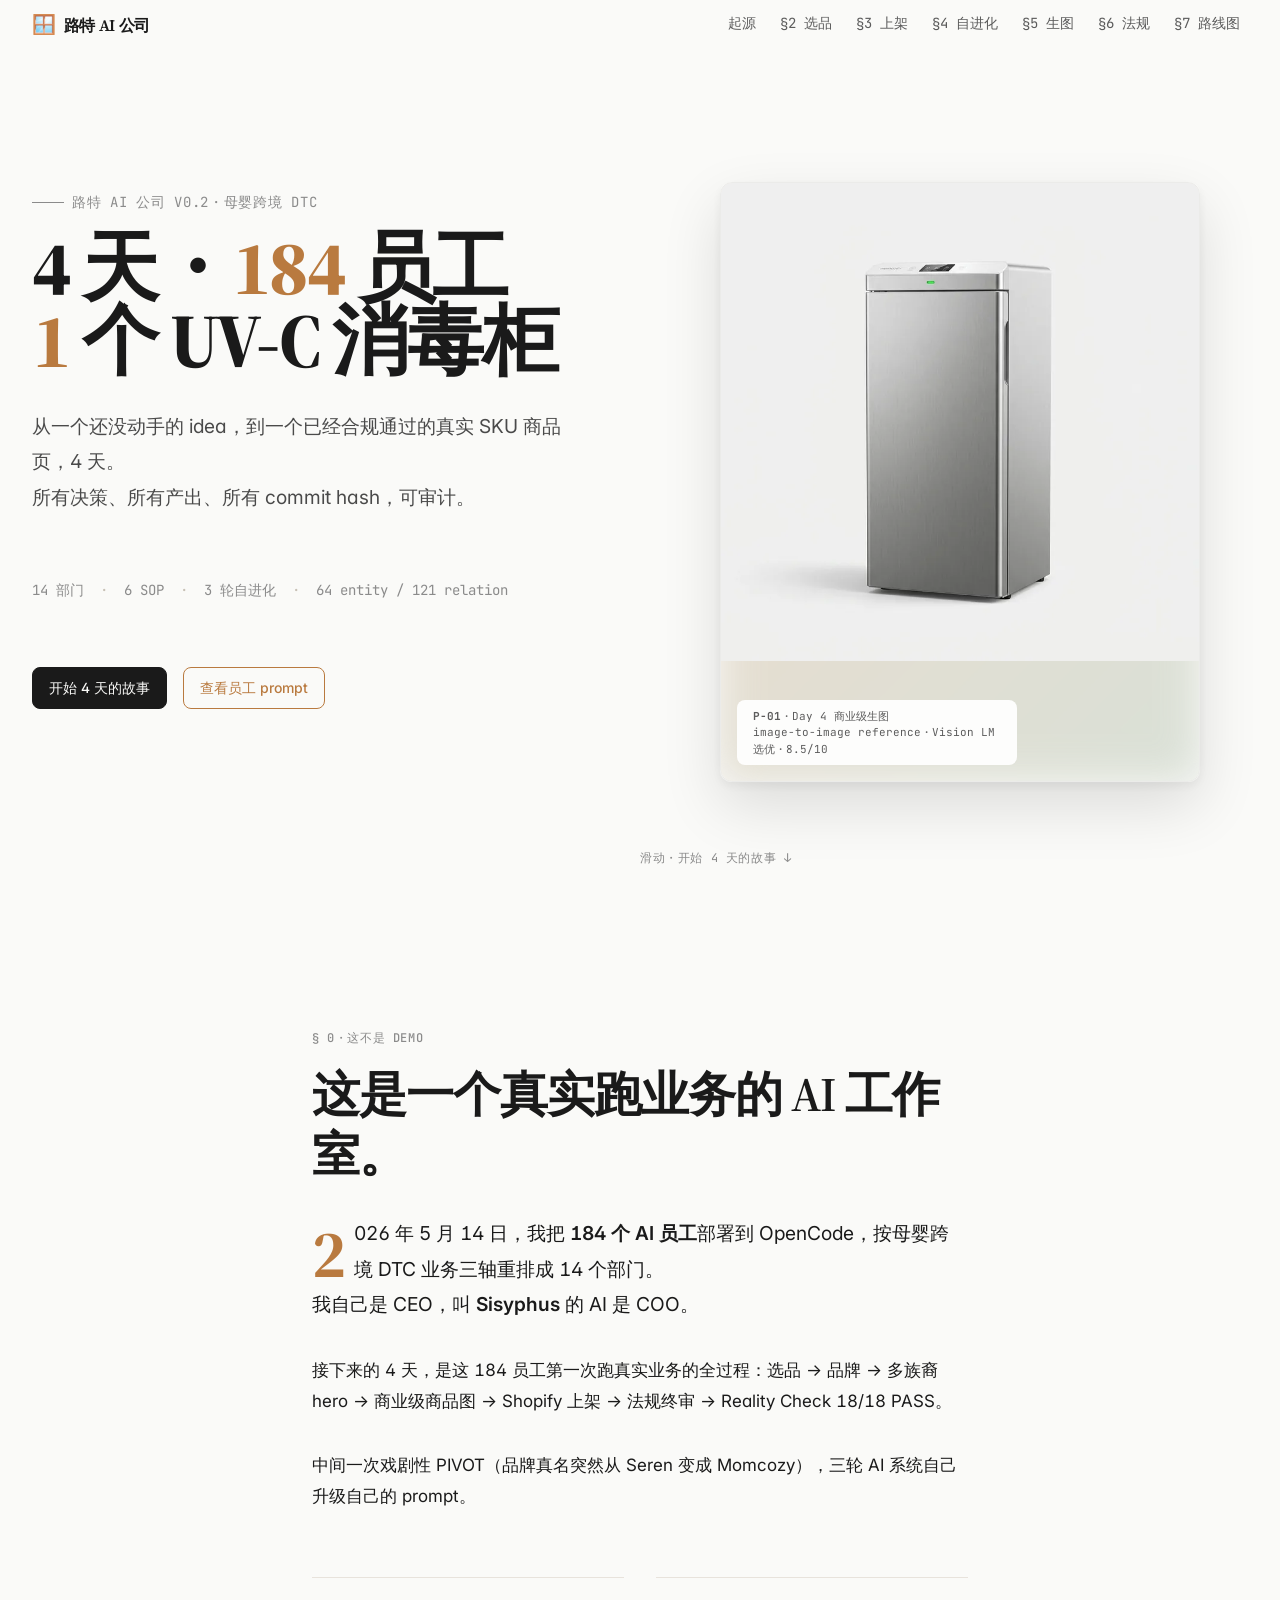
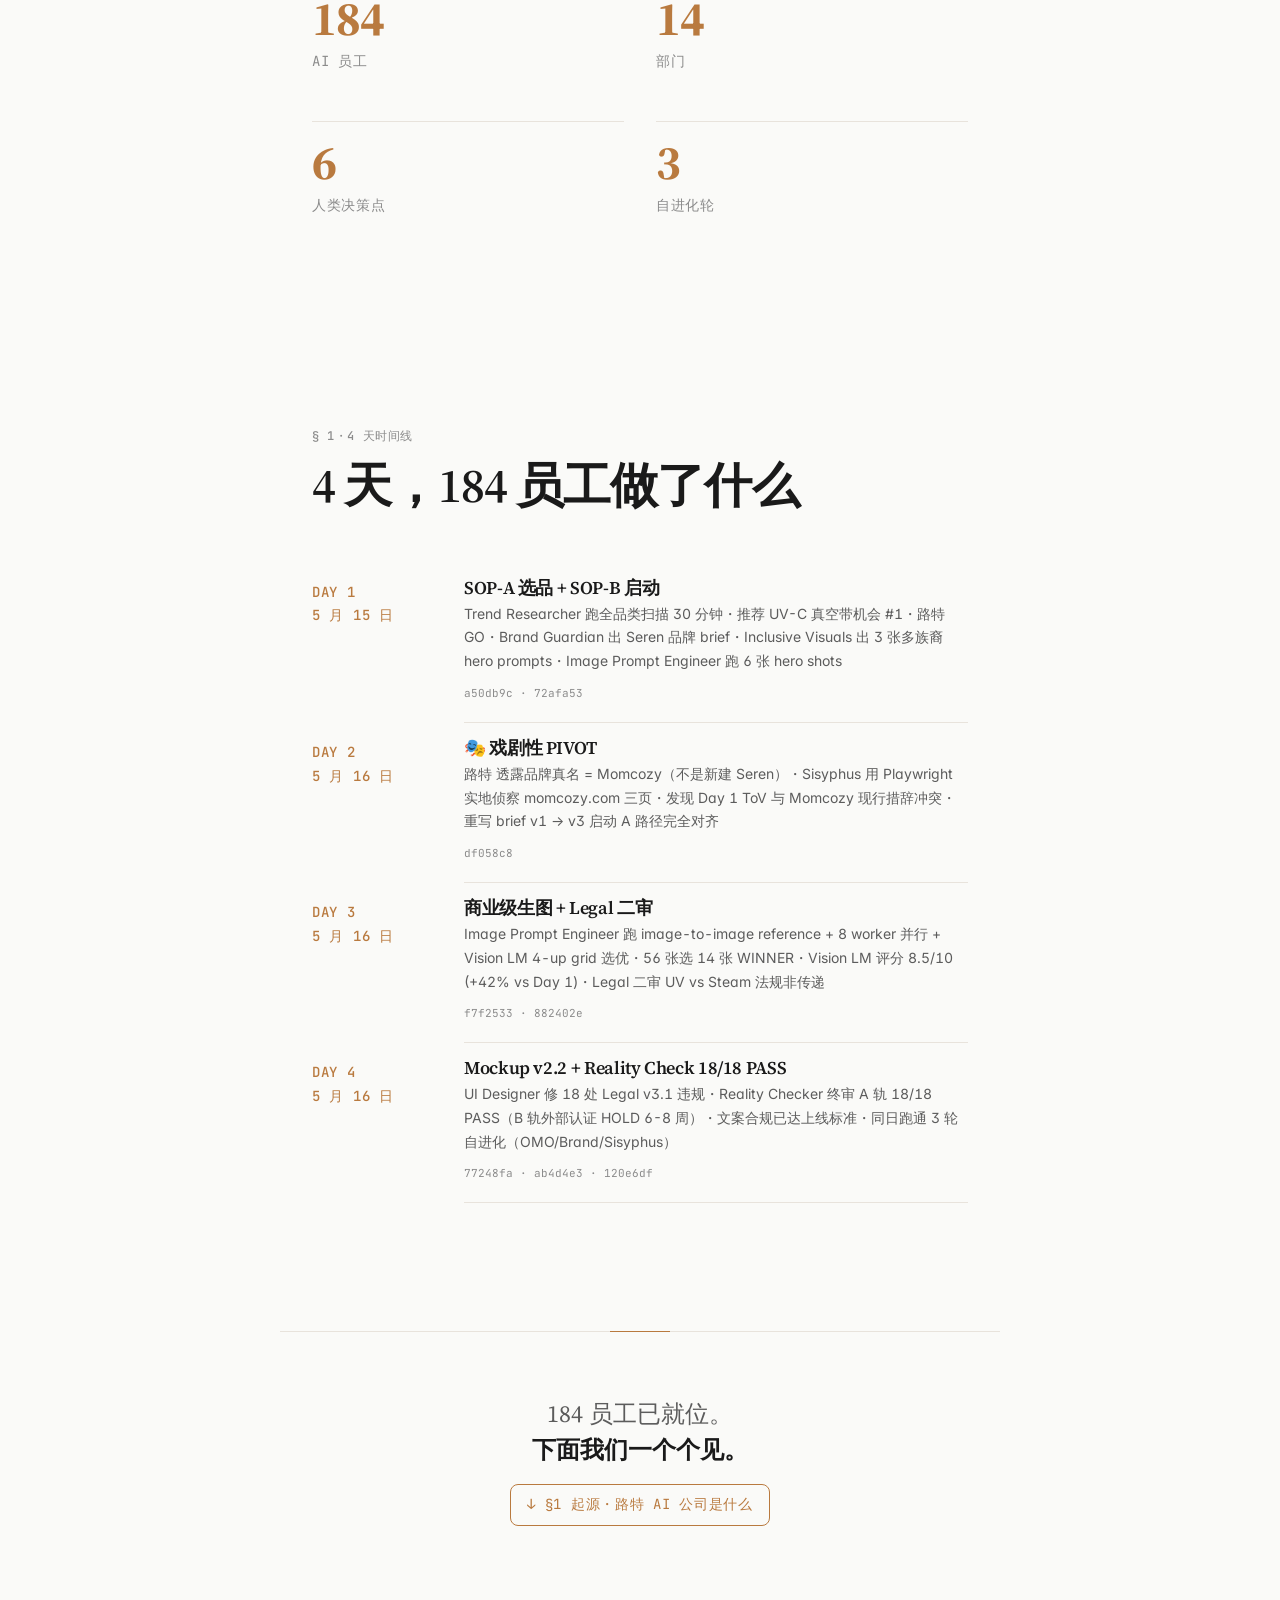
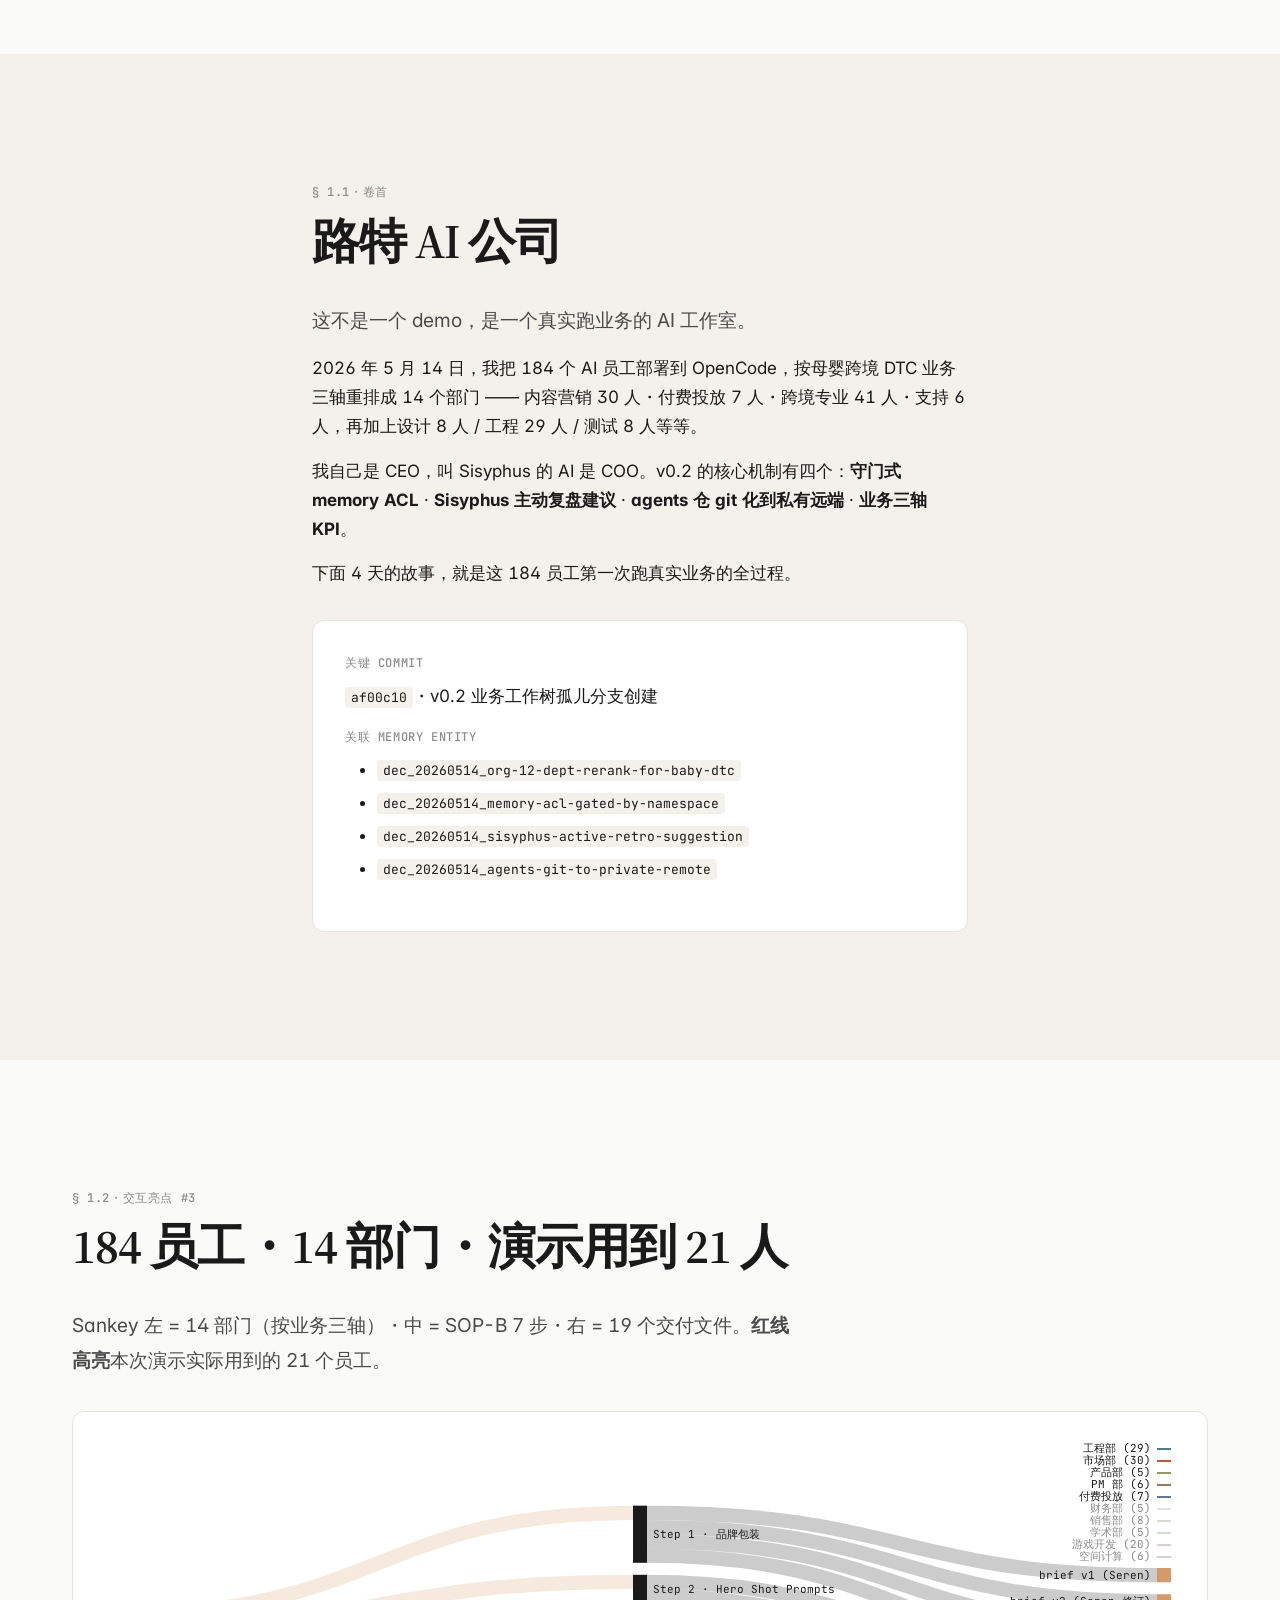
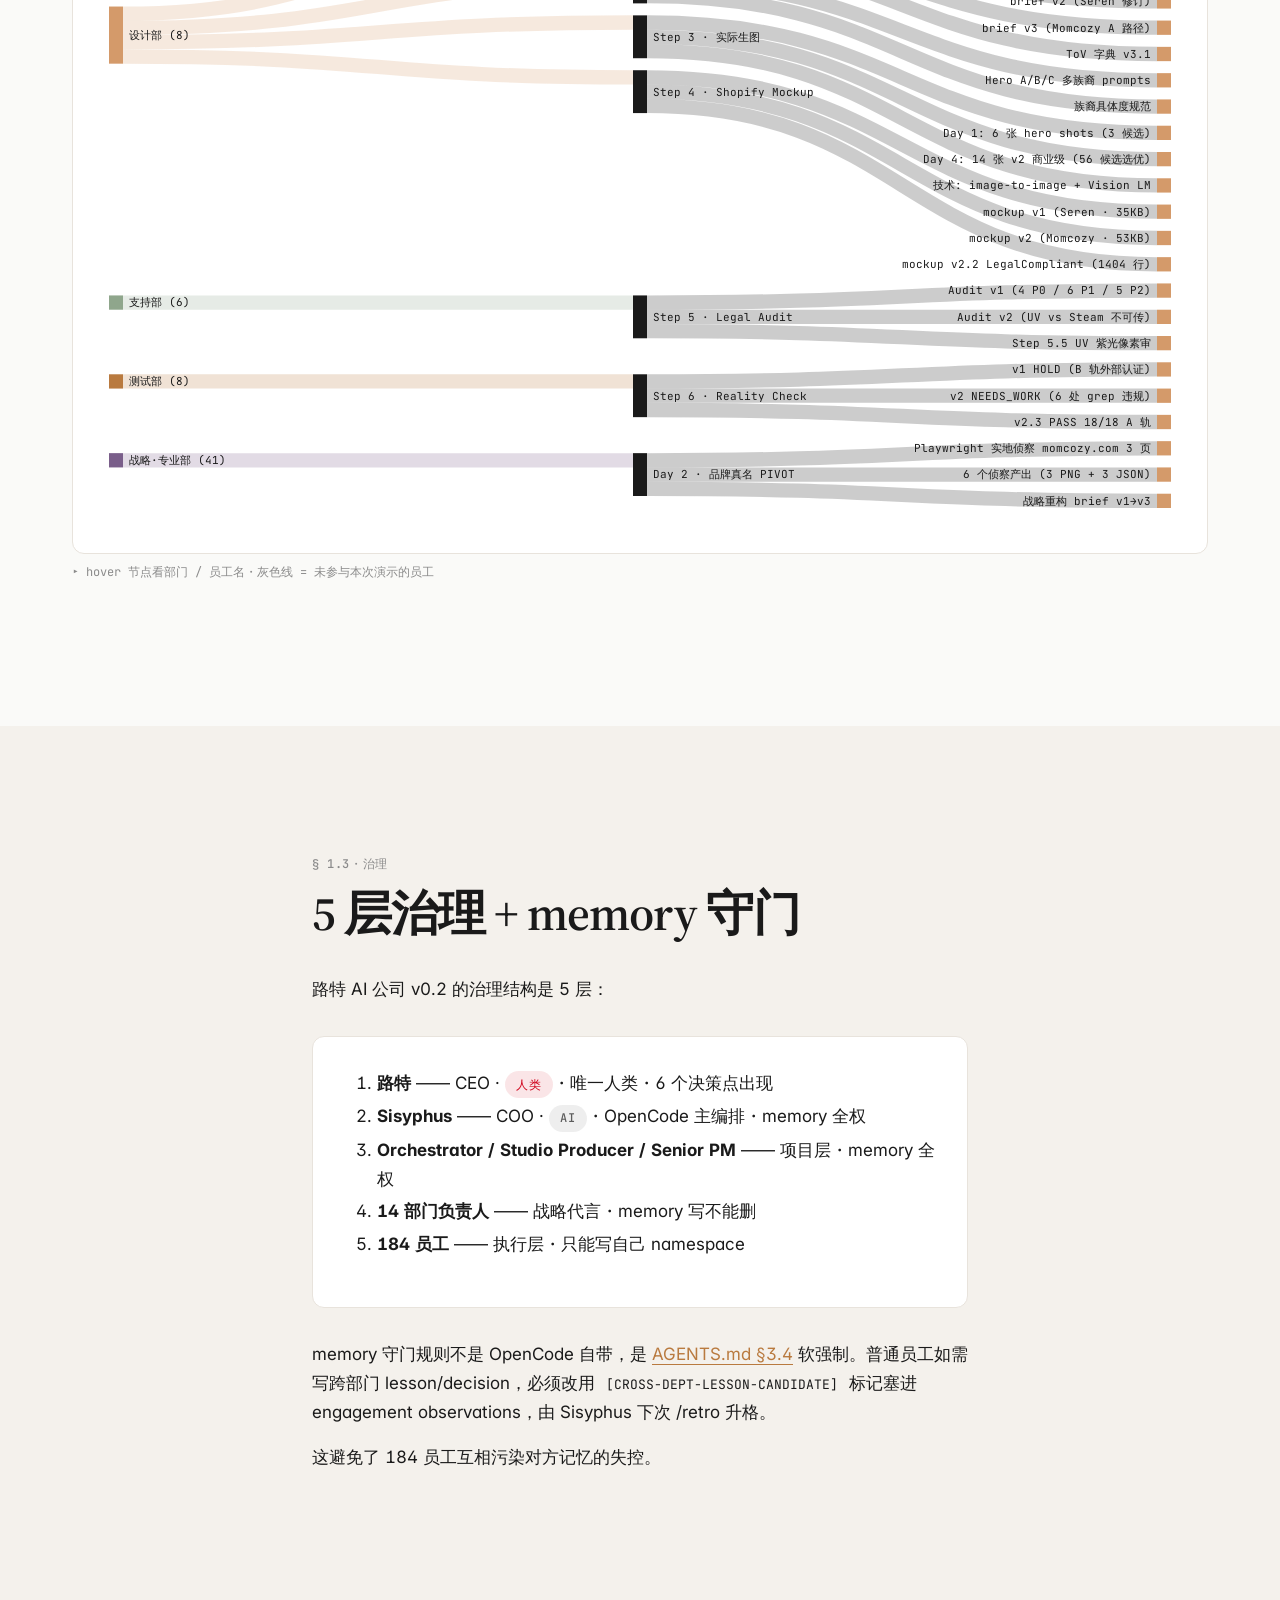
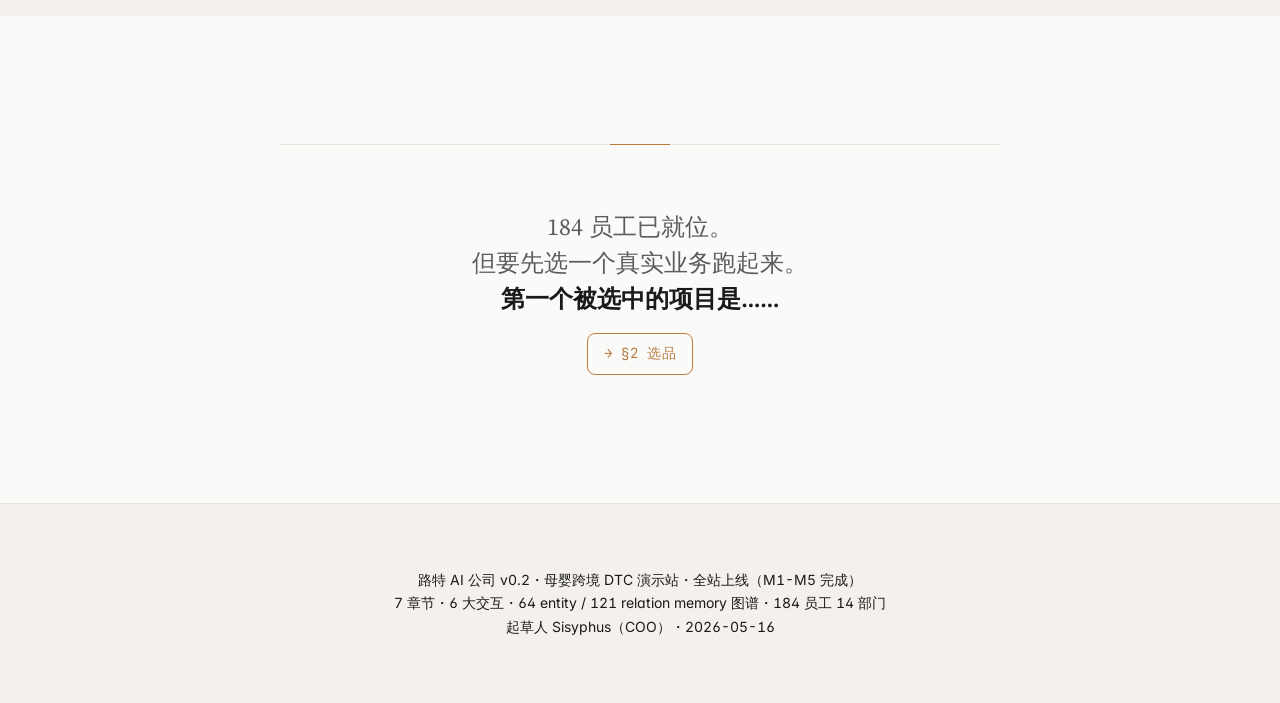
==== commit d810a344: "polish(M6 wave 2): hardcode token \u4ee3\u7406 + mockup img picture + nav aria + pangu \u4ee3\u7801\" ====
--- a/index.html
+++ b/index.html
@@ -251,7 +251,7 @@
 </head>
 <body>
 
-<nav class="nav" id="nav">
+<nav class="nav" aria-label="主导航" id="nav">
   <div class="nav__inner">
     <a href="#" class="nav__brand">路特 AI 公司</a>
     <ul class="nav__links">
@@ -501,5 +501,14 @@
 <script src="assets/js/lib/d3-sankey.min.js"></script>
 <script type="module" src="assets/js/sankey.js"></script>
 
+<script src="./assets/js/lib/pangu.min.js"></script>
+<script>
+  document.addEventListener('DOMContentLoaded', () => {
+    if (typeof pangu !== 'undefined') {
+      pangu.spacingPage();
+    }
+  });
+</script>
+
 </body>
 </html>
--- a/assets/css/main.css
+++ b/assets/css/main.css
@@ -111,7 +111,8 @@
   font-family: var(--font-body);
   font-size: var(--fs-body);
   line-height: var(--lh-normal);
-  font-feature-settings: "ss01", "cv01", "cv11";
+  font-feature-settings: "ss01", "cv01", "cv11", "tnum";
+  font-variant-numeric: tabular-nums lining-nums;
 }
 
 h1, h2, h3, h4, h5, h6 {
@@ -161,6 +162,7 @@
   border-radius: var(--radius-sm);
   color: var(--text-primary);
   letter-spacing: 0;
+  font-variant-numeric: tabular-nums;
 }
 
 pre {
@@ -272,7 +274,7 @@
 
 .badge--human    { background: rgba(208, 2, 27, 0.1);  color: var(--color-human); }
 .badge--ai       { background: rgba(139, 139, 139, 0.15); color: var(--text-secondary); }
-.badge--success  { background: rgba(126, 211, 33, 0.15); color: #4d8520; }
+.badge--success  { background: var(--color-success-soft); color: var(--color-success); }
 .badge--pending  { background: rgba(245, 166, 35, 0.15); color: #b97a3f; }
 
 .btn {
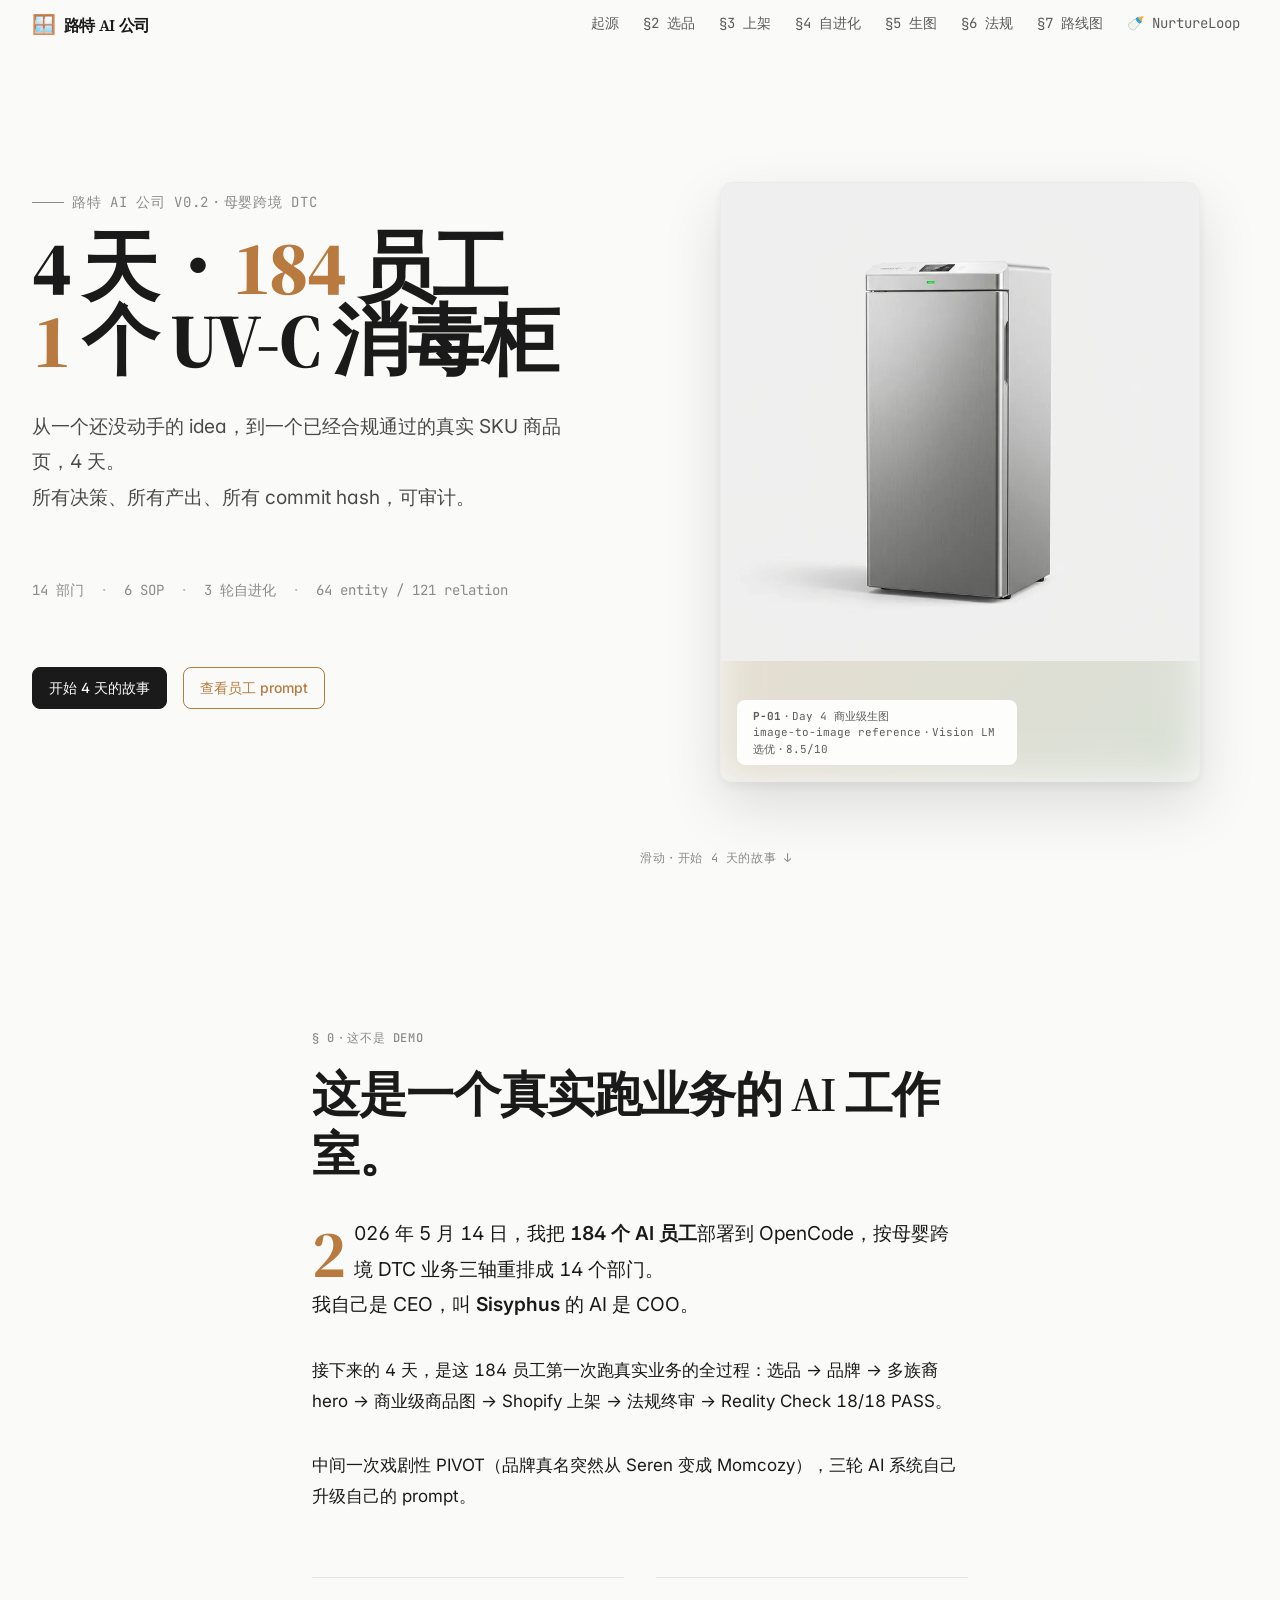
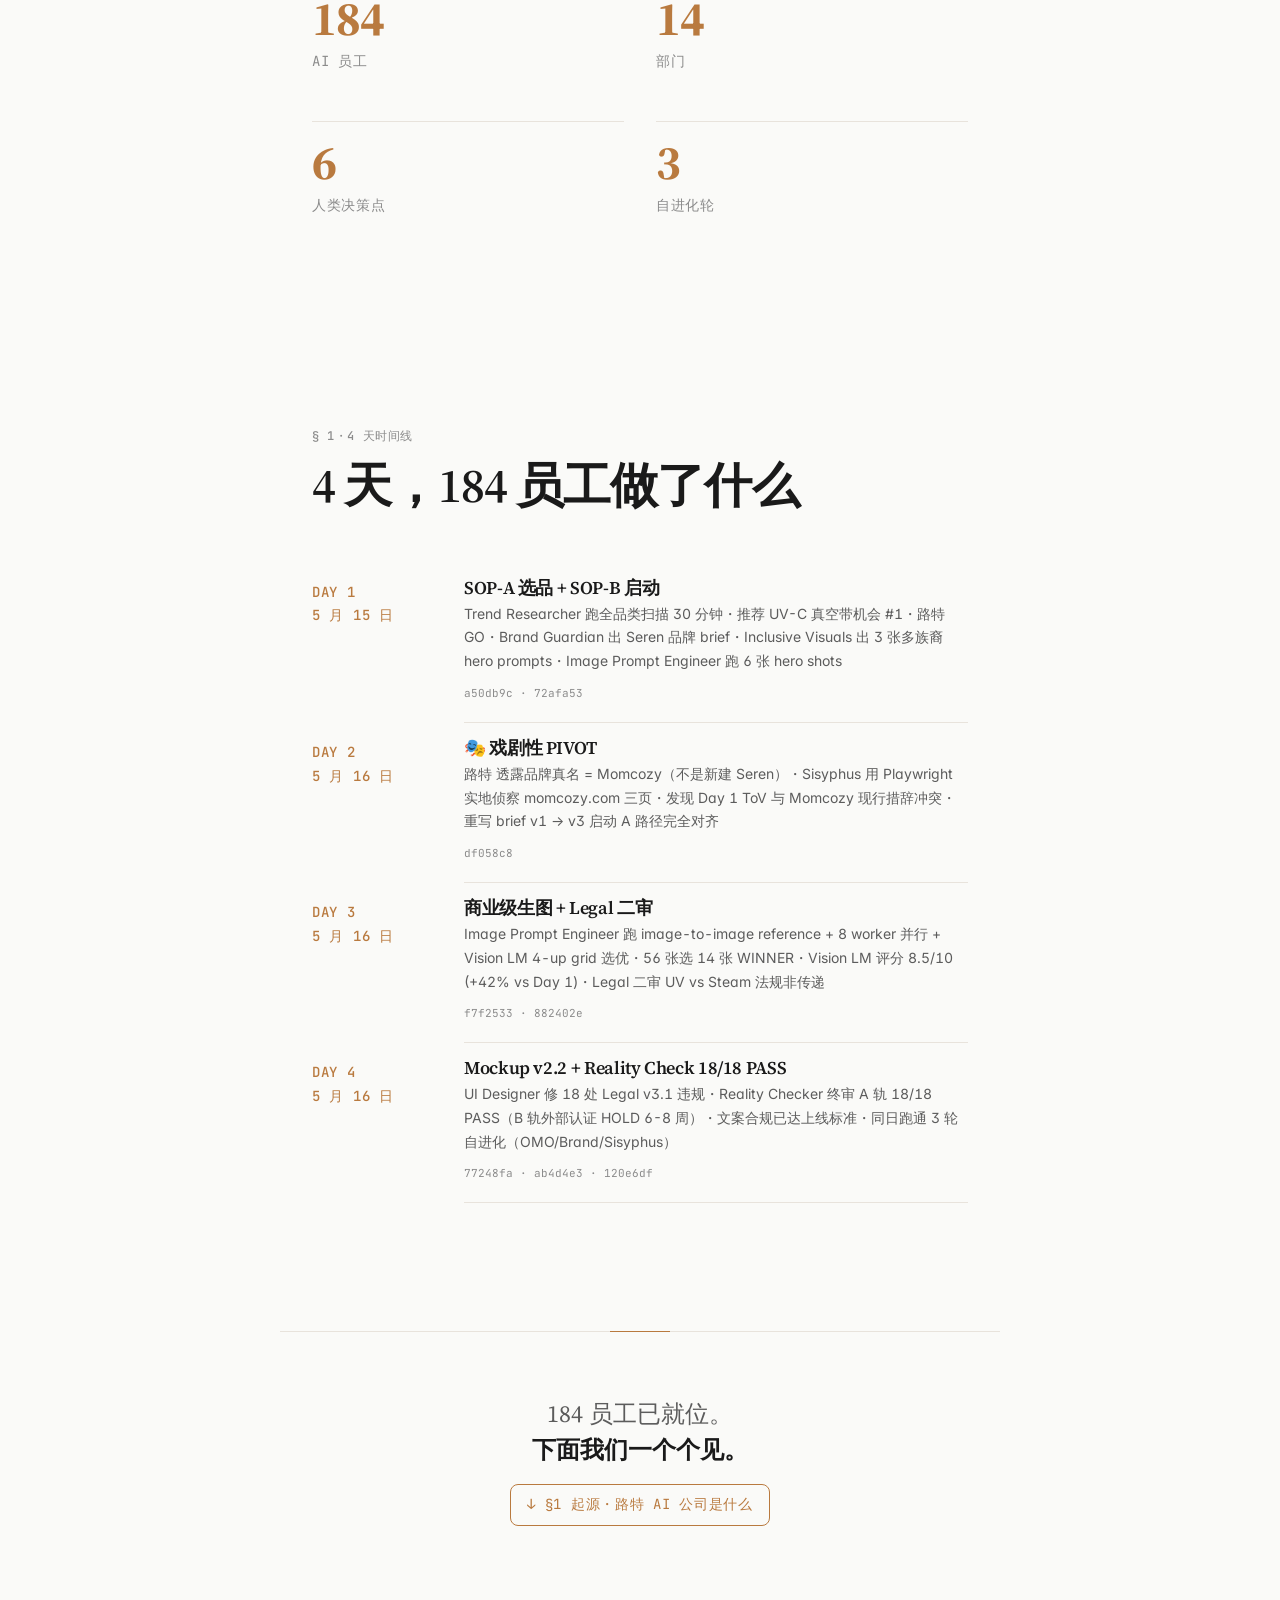
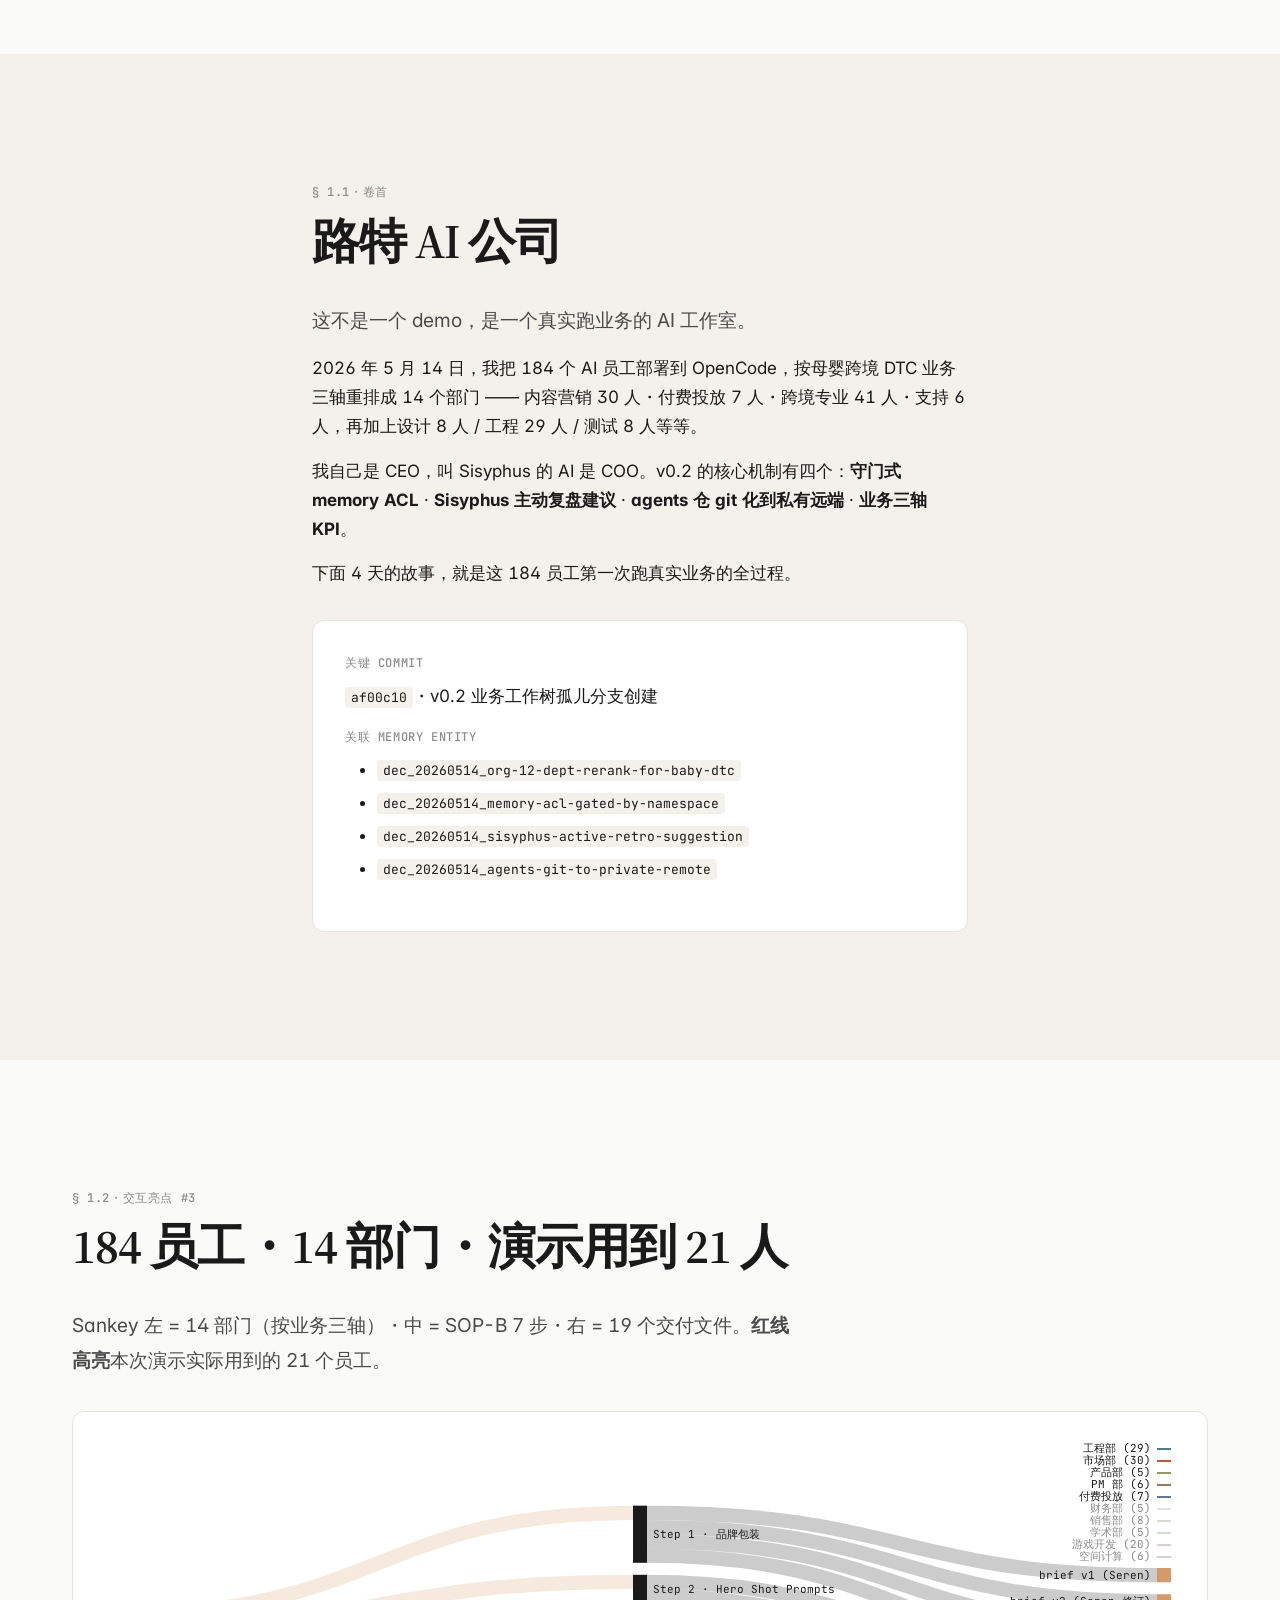
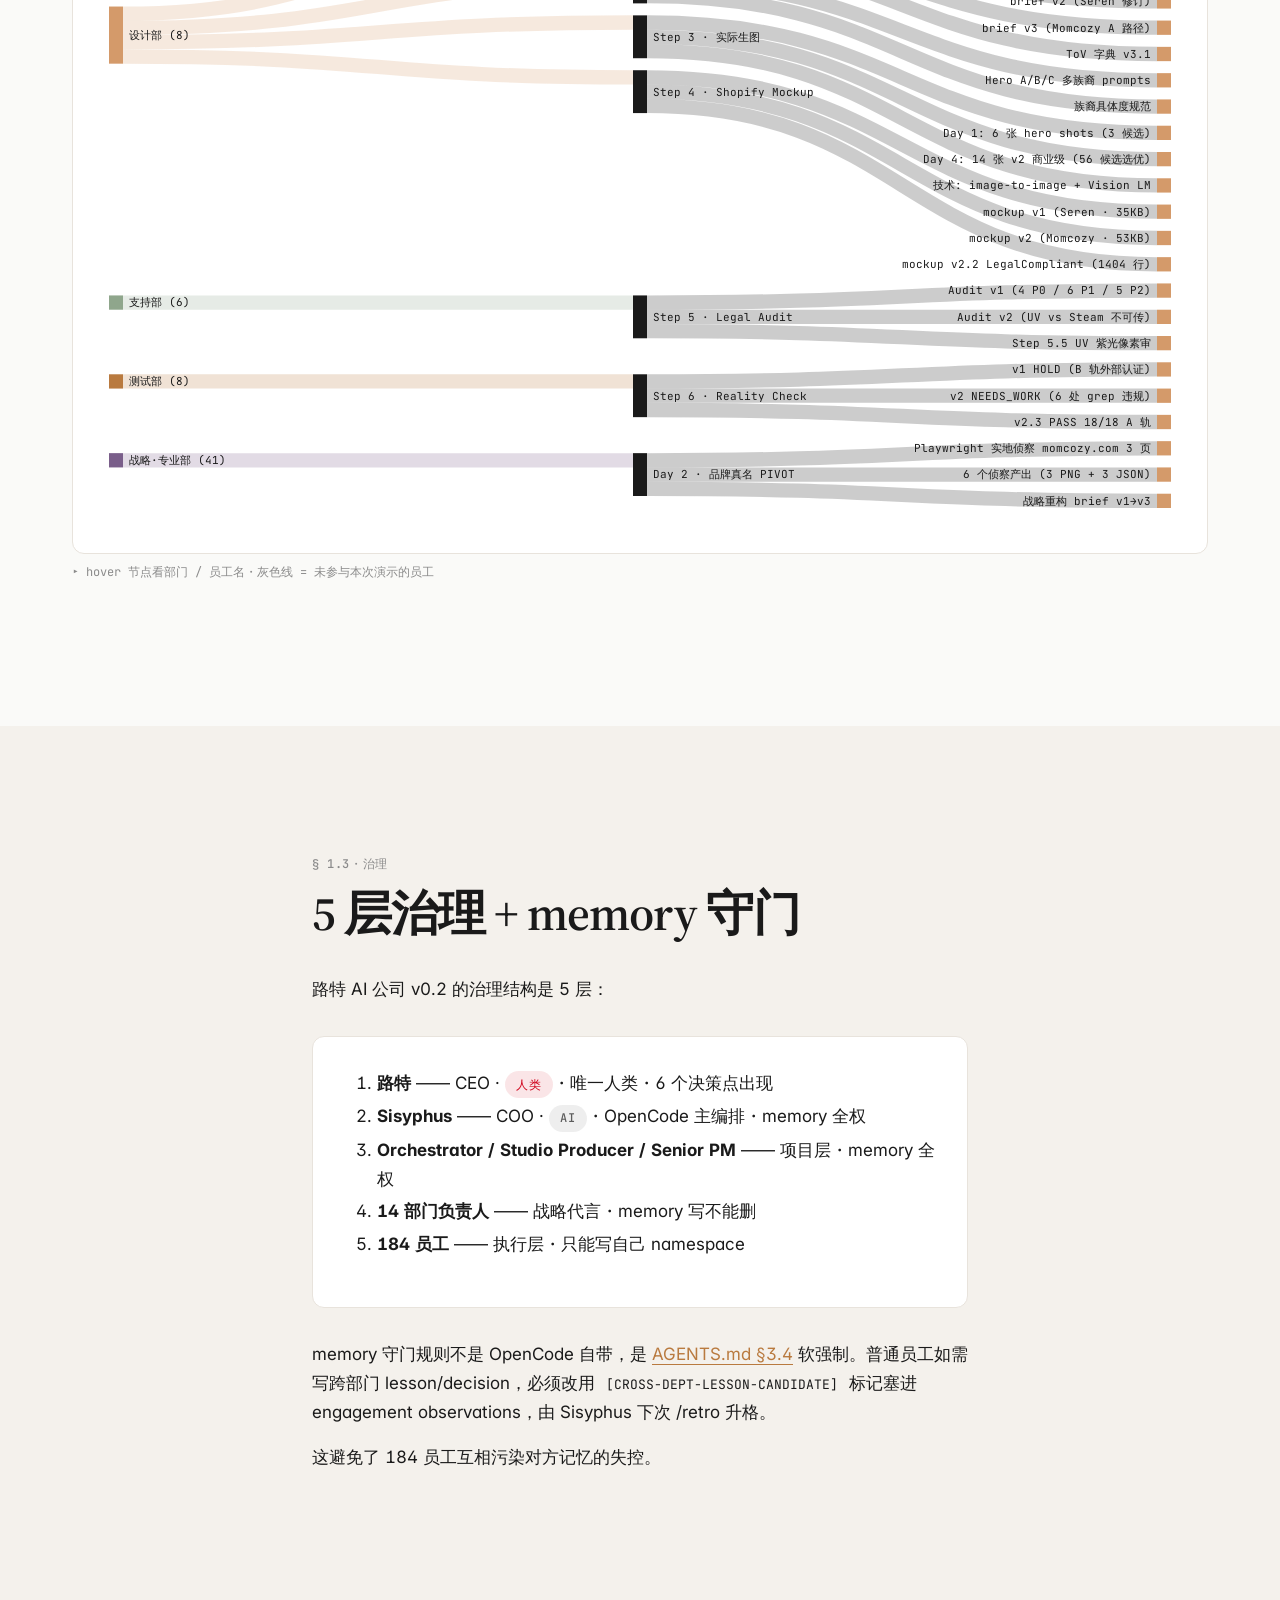
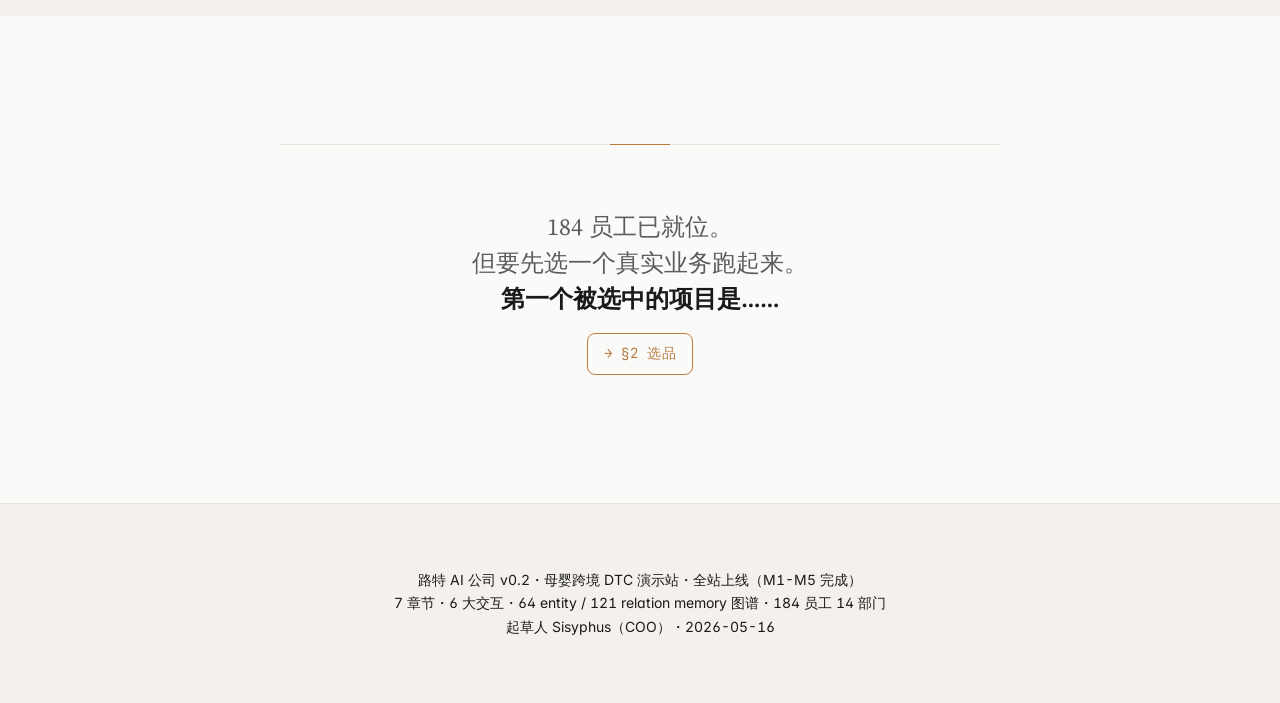
==== commit 67b98db2: "feat(NurtureLoop M1): Dashboard mockup + 4 CSV sample + 7 \u9875 nav \u5165\u53e3 NurtureLoop \u662f" ====
--- a/index.html
+++ b/index.html
@@ -70,7 +70,7 @@
     .hero__sub {
       font-size: var(--fs-lede);
       line-height: var(--lh-relaxed);
-      color: #4a4a4a;
+      color: var(--text-emphasis);
       margin-bottom: var(--space-5);
       max-width: 50ch;
     }
@@ -262,6 +262,7 @@
       <li><a class="nav__link" href="pages/05-image-lab.html">§5 生图</a></li>
       <li><a class="nav__link" href="pages/06-legal.html">§6 法规</a></li>
       <li><a class="nav__link" href="pages/07-roadmap.html">§7 路线图</a></li>
+      <li><a class="nav__link" href="pages/nurtureloop-mockup.html">🍼 NurtureLoop</a></li>
     </ul>
   </div>
 </nav>
